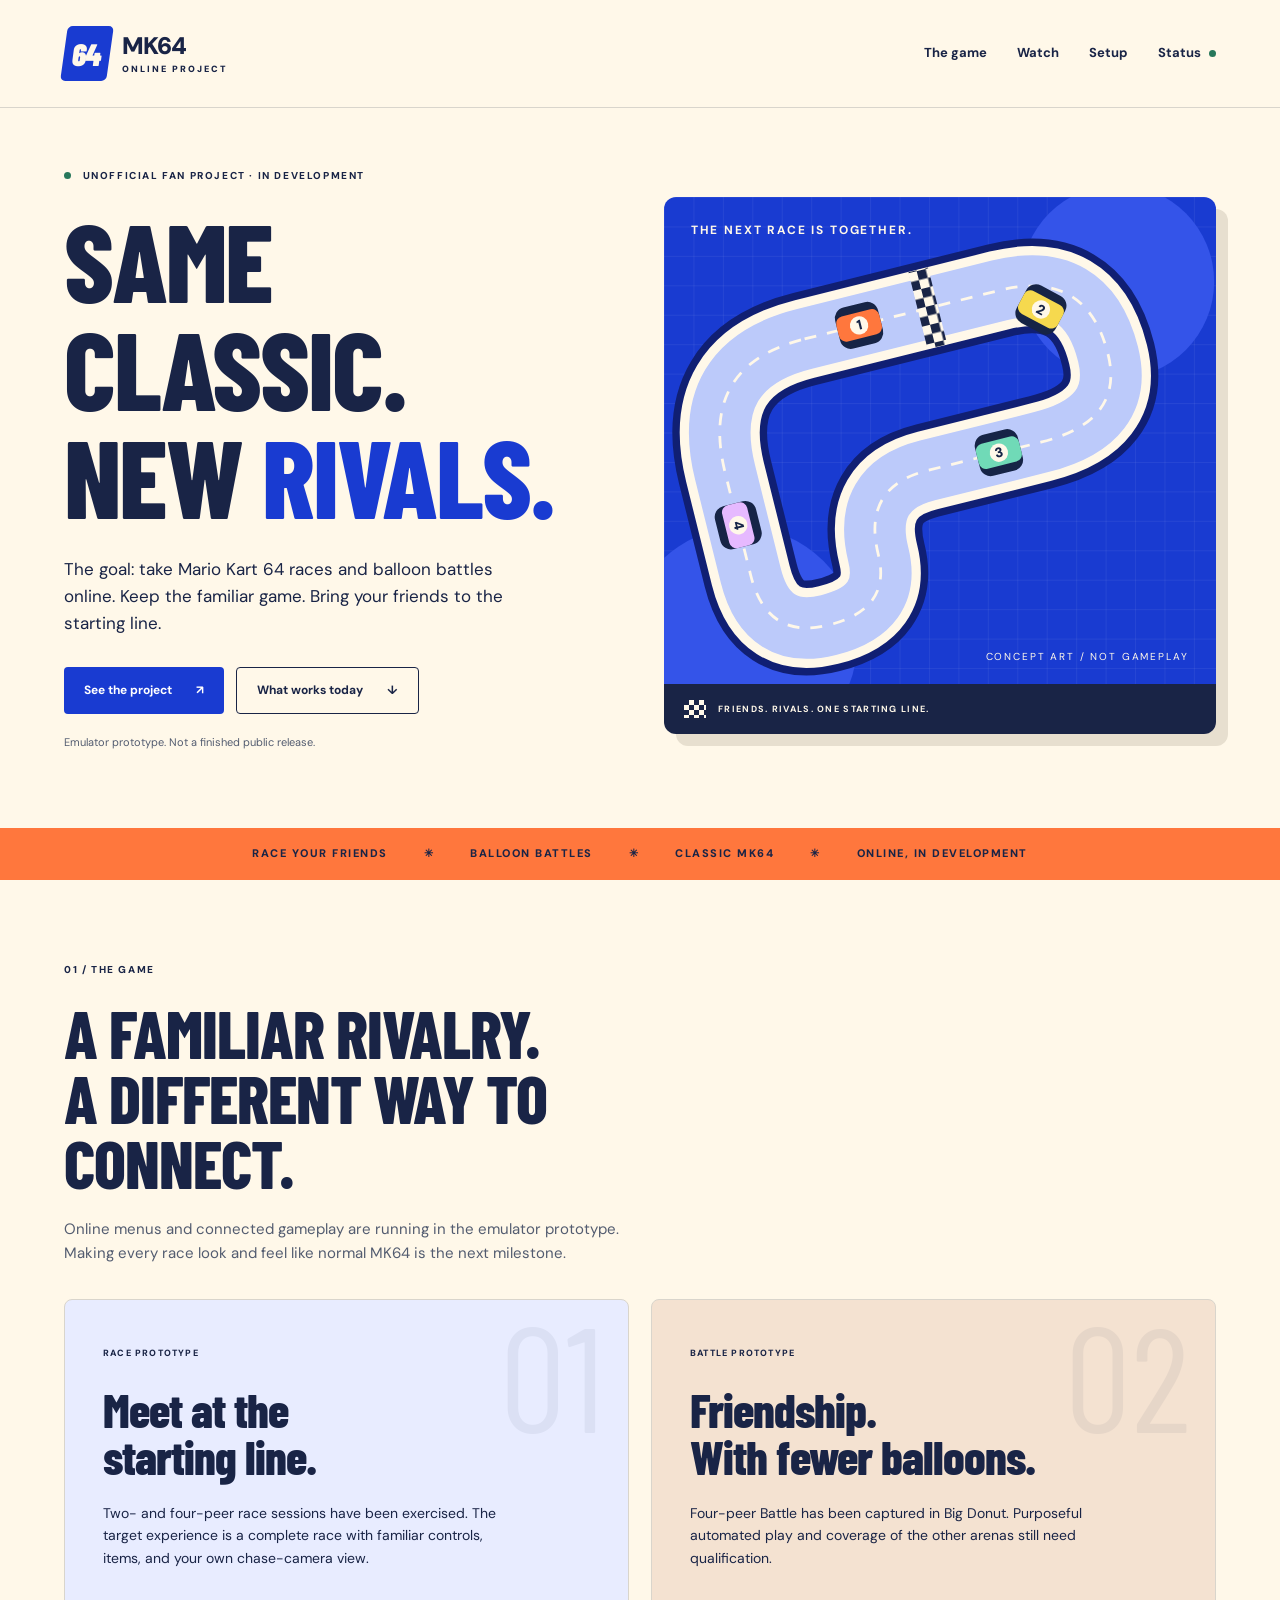
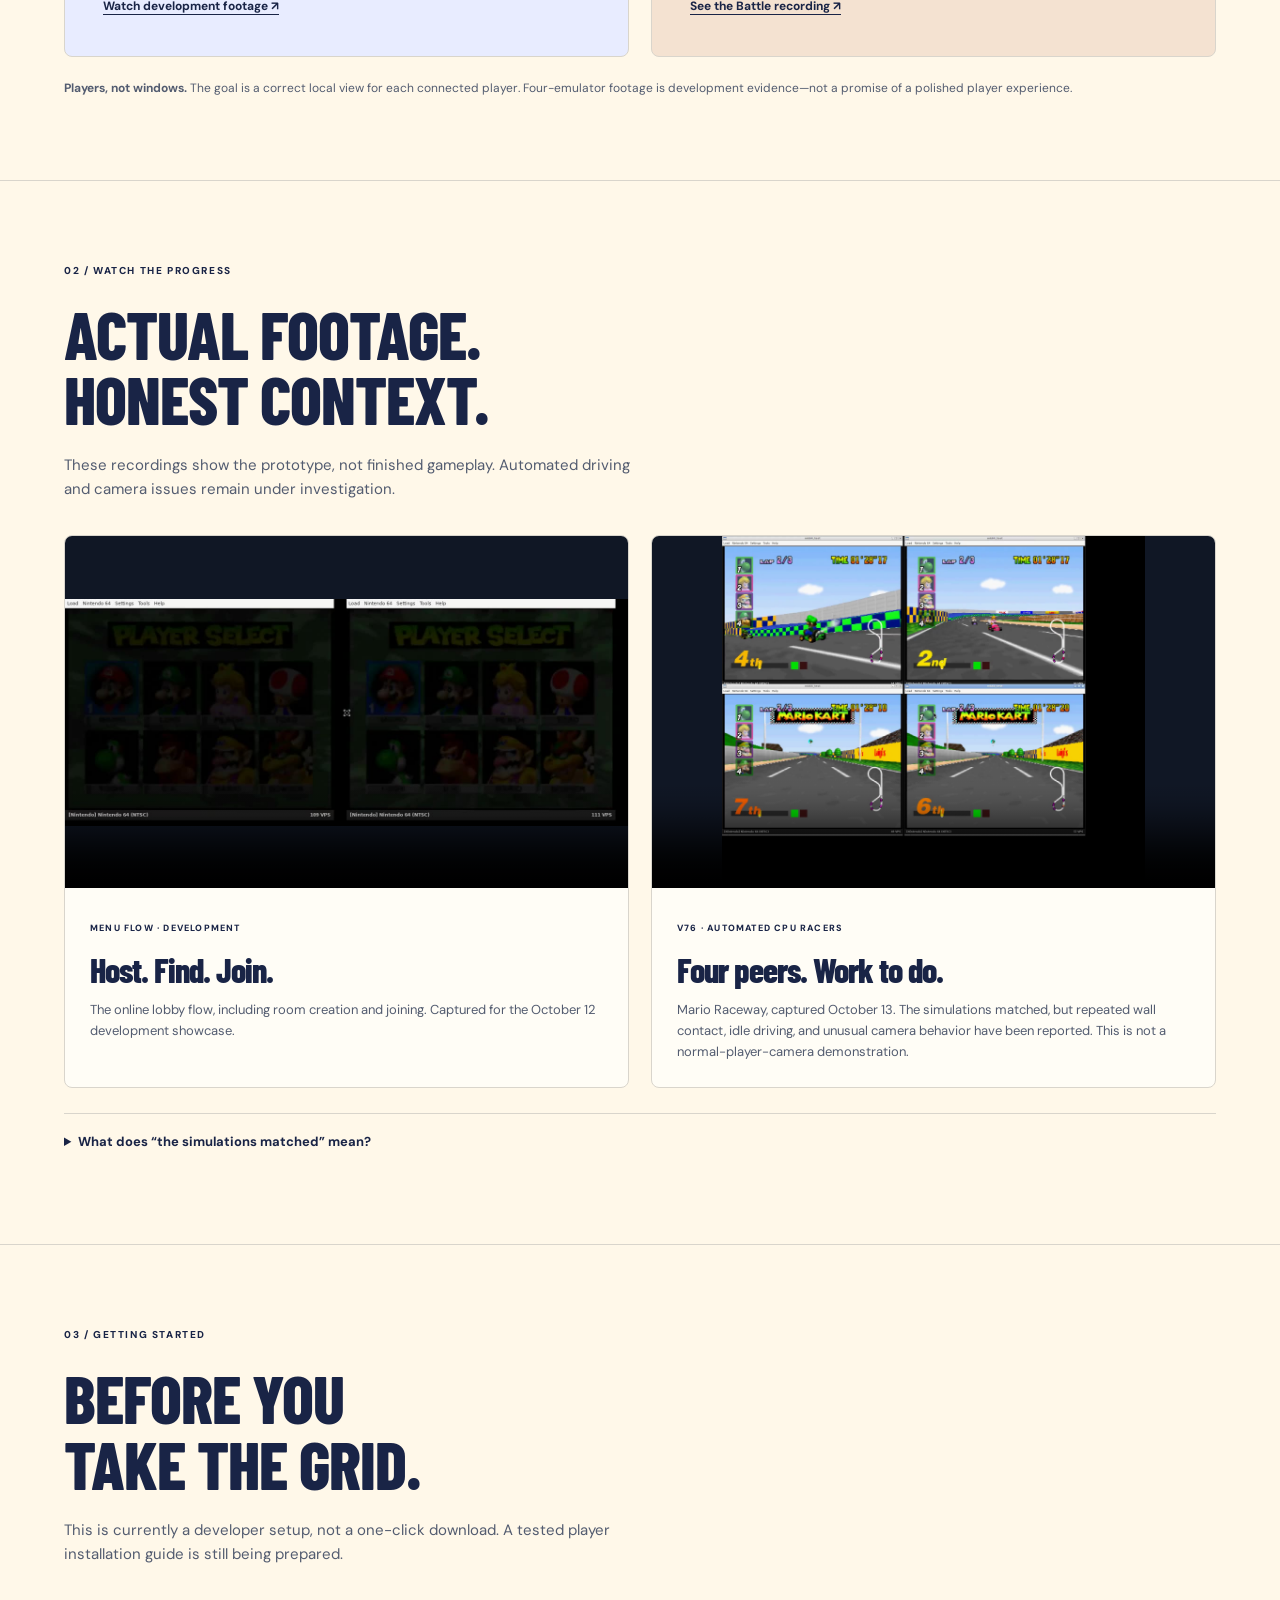
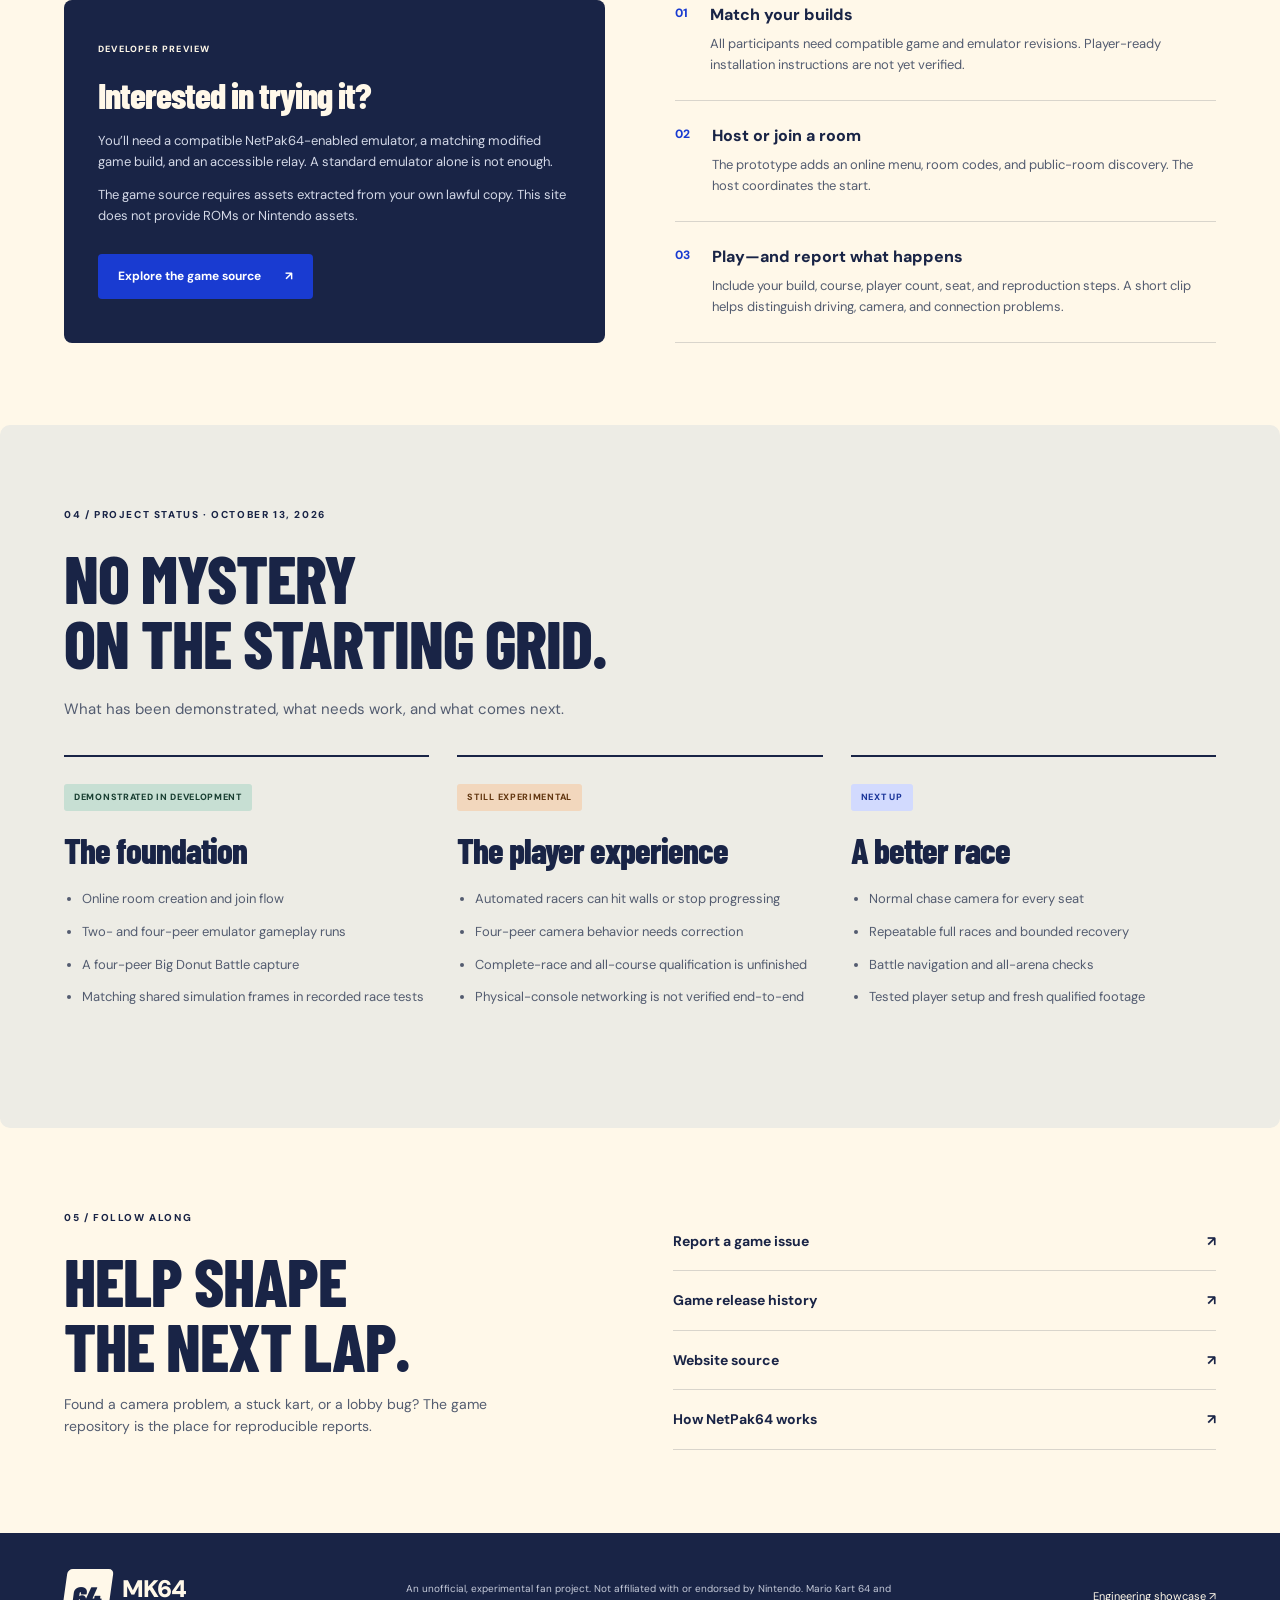
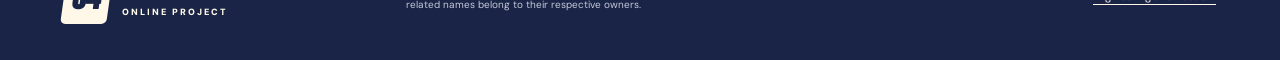
==== index.html @ 5a7c433c "feat: create standalone MK64 player showcase" ====
<!doctype html>
<html lang="en">
<head>
  <meta charset="utf-8">
  <meta name="viewport" content="width=device-width, initial-scale=1">
  <meta name="theme-color" content="#193bd1">
  <meta name="description" content="An unofficial Mario Kart 64 online multiplayer project. Explore races, Battle mode, development footage, and what is ready to try.">
  <meta property="og:title" content="MK64 Online · The next race is together">
  <meta property="og:description" content="Mario Kart 64 online multiplayer, in development. A player-focused look at gameplay, setup, and current progress.">
  <meta property="og:type" content="website">
  <meta property="og:url" content="https://jsuppe.github.io/mk64-online/">
  <title>MK64 Online · The next race is together</title>
  <link rel="icon" href="assets/mark.svg" type="image/svg+xml">
  <link rel="stylesheet" href="assets/site.css">
</head>
<body>
  <a class="skip" href="#main">Skip to content</a>
  <header class="site-header">
    <a class="brand" href="#" aria-label="MK64 Online home"><span class="brand-mark" aria-hidden="true">64</span><span>MK64<span class="brand-sub">ONLINE PROJECT</span></span></a>
    <nav aria-label="Main navigation"><a href="#play">The game</a><a href="#footage">Watch</a><a href="#setup">Setup</a><a href="#status">Status <span class="status-dot" aria-hidden="true"></span></a></nav>
  </header>
  <main id="main">
    <section class="hero" aria-labelledby="hero-title">
      <div class="hero-copy"><p class="eyebrow"><span class="status-dot" aria-hidden="true"></span> UNOFFICIAL FAN PROJECT · IN DEVELOPMENT</p>
        <h1 id="hero-title">Same classic.<br>New <span class="word-rivals">rivals.</span></h1>
        <p class="lead">The goal: take Mario Kart 64 races and balloon battles online. Keep the familiar game. Bring your friends to the starting line.</p>
        <div class="actions"><a class="button primary" href="#footage">See the project <span aria-hidden="true">↗</span></a><a class="button secondary" href="#status">What works today <span aria-hidden="true">↓</span></a></div>
        <p class="hero-note">Emulator prototype. Not a finished public release.</p>
      </div>
      <div class="hero-art">
        <svg class="track-art" viewBox="0 0 600 530" role="img" aria-labelledby="track-title track-desc">
          <title id="track-title">Four racers on an illustrated circuit</title><desc id="track-desc">An original graphic of a looping track with four colorful kart markers. Concept illustration, not a gameplay screenshot.</desc>
          <defs><pattern id="grid" width="32" height="32" patternUnits="userSpaceOnUse"><path d="M32 0H0V32" fill="none" stroke="#ffffff" stroke-opacity=".12"/></pattern><pattern id="checks" width="20" height="20" patternUnits="userSpaceOnUse"><rect width="20" height="20" fill="#fff8e9"/><path d="M0 0h10v10H0zm10 10h10v10H10z" fill="#192446"/></pattern></defs>
          <rect width="600" height="530" fill="#193bd1"/><rect width="600" height="530" fill="url(#grid)"/>
          <circle cx="493" cy="92" r="105" fill="#3454e9"/><circle cx="85" cy="484" r="125" fill="#3454e9"/>
          <g transform="rotate(-14 300 265)">
            <path d="M184 122H402Q500 122 500 218Q500 293 406 293H279Q205 293 205 369Q205 430 134 430Q65 430 65 357V242Q65 122 184 122Z" fill="none" stroke="#101f73" stroke-width="103"/>
            <path d="M184 122H402Q500 122 500 218Q500 293 406 293H279Q205 293 205 369Q205 430 134 430Q65 430 65 357V242Q65 122 184 122Z" fill="none" stroke="#fff8e9" stroke-width="87"/>
            <path d="M184 122H402Q500 122 500 218Q500 293 406 293H279Q205 293 205 369Q205 430 134 430Q65 430 65 357V242Q65 122 184 122Z" fill="none" stroke="#bccafa" stroke-width="67"/>
            <path d="M184 122H402Q500 122 500 218Q500 293 406 293H279Q205 293 205 369Q205 430 134 430Q65 430 65 357V242Q65 122 184 122Z" fill="none" stroke="#fff8e9" stroke-width="3" stroke-dasharray="13 12"/>
            <rect x="311" y="79" width="22" height="86" fill="url(#checks)"/>
            <g transform="translate(245 122)"><rect x="-24" y="-23" width="48" height="46" rx="12" fill="#162446"/><rect x="-24" y="-14" width="48" height="28" rx="8" fill="#ff773d"/><circle r="10" fill="#fff8e9"/><text text-anchor="middle" y="5" font-size="15" font-weight="900" fill="#162446">1</text></g>
            <g transform="translate(441 153) rotate(42)"><rect x="-24" y="-23" width="48" height="46" rx="12" fill="#162446"/><rect x="-24" y="-14" width="48" height="28" rx="8" fill="#f6d94e"/><circle r="10" fill="#fff8e9"/><text text-anchor="middle" y="5" font-size="15" font-weight="900" fill="#162446">2</text></g>
            <g transform="translate(359 293)"><rect x="-24" y="-23" width="48" height="46" rx="12" fill="#162446"/><rect x="-24" y="-14" width="48" height="28" rx="8" fill="#70dab7"/><circle r="10" fill="#fff8e9"/><text text-anchor="middle" y="5" font-size="15" font-weight="900" fill="#162446">3</text></g>
            <g transform="translate(65 301) rotate(90)"><rect x="-24" y="-23" width="48" height="46" rx="12" fill="#162446"/><rect x="-24" y="-14" width="48" height="28" rx="8" fill="#e6b9ff"/><circle r="10" fill="#fff8e9"/><text text-anchor="middle" y="5" font-size="15" font-weight="900" fill="#162446">4</text></g>
          </g>
          <text x="29" y="40" fill="#fff8e9" font-size="13" font-weight="700" letter-spacing="2">THE NEXT RACE IS TOGETHER.</text>
          <text x="570" y="503" text-anchor="end" fill="#fff8e9" font-size="11" letter-spacing="2">CONCEPT ART / NOT GAMEPLAY</text>
        </svg>
        <div class="art-label"><span class="flag" aria-hidden="true"></span> FRIENDS. RIVALS. ONE STARTING LINE.</div>
      </div>
    </section>
    <div class="ticker" aria-label="Project focus"><span>RACE YOUR FRIENDS</span><span aria-hidden="true">✳</span><span>BALLOON BATTLES</span><span aria-hidden="true">✳</span><span>CLASSIC MK64</span><span aria-hidden="true">✳</span><span>ONLINE, IN DEVELOPMENT</span></div>

    <section class="section" id="play" aria-labelledby="play-title">
      <div class="section-heading"><p class="eyebrow">01 / THE GAME</p><h2 id="play-title">A familiar rivalry.<br>A different way to connect.</h2><p>Online menus and connected gameplay are running in the emulator prototype. Making every race look and feel like normal MK64 is the next milestone.</p></div>
      <div class="mode-grid">
        <article class="mode-card race"><span class="card-number">01</span><span class="tag">RACE PROTOTYPE</span><h3>Meet at the<br>starting line.</h3><p>Two- and four-peer race sessions have been exercised. The target experience is a complete race with familiar controls, items, and your own chase-camera view.</p><a href="#footage">Watch development footage <span aria-hidden="true">↗</span></a></article>
        <article class="mode-card battle"><span class="card-number">02</span><span class="tag">BATTLE PROTOTYPE</span><h3>Friendship.<br>With fewer balloons.</h3><p>Four-peer Battle has been captured in Big Donut. Purposeful automated play and coverage of the other arenas still need qualification.</p><a href="https://github.com/jsuppe/netpak64/releases/tag/showcase-2026-10-12">See the Battle recording <span aria-hidden="true">↗</span></a></article>
      </div>
      <div class="plain-note"><strong>Players, not windows.</strong> The goal is a correct local view for each connected player. Four-emulator footage is development evidence—not a promise of a polished player experience.</div>
    </section>

    <section class="section footage-section" id="footage" aria-labelledby="footage-title">
      <div class="section-heading"><p class="eyebrow">02 / WATCH THE PROGRESS</p><h2 id="footage-title">Actual footage.<br>Honest context.</h2><p>These recordings show the prototype, not finished gameplay. Automated driving and camera issues remain under investigation.</p></div>
      <div class="video-grid">
        <article class="video-card"><video controls playsinline preload="none" poster="assets/lobby-flow.jpg" aria-label="Development recording of the host and join lobby flow"><source src="https://github.com/jsuppe/netpak64/releases/download/showcase-2026-10-12/netpak64-lobby-flow.mp4" type="video/mp4">Your browser does not support this video. <a href="https://github.com/jsuppe/netpak64/releases/tag/showcase-2026-10-12">View the recording release.</a></video><div class="video-copy"><span class="tag">MENU FLOW · DEVELOPMENT</span><h3>Host. Find. Join.</h3><p>The online lobby flow, including room creation and joining. Captured for the October 12 development showcase.</p></div></article>
        <article class="video-card"><video controls playsinline preload="none" poster="assets/v76-native-ai-race.jpg" aria-label="Development recording of four automated racers with known driving and camera issues"><source src="https://github.com/jsuppe/netpak64/releases/download/showcase-2026-10-12/netpak64-v76-native-ai-race.mp4" type="video/mp4">Your browser does not support this video. <a href="https://github.com/jsuppe/netpak64/releases/tag/showcase-2026-10-12">View the recording release.</a></video><div class="video-copy"><span class="tag">V76 · AUTOMATED CPU RACERS</span><h3>Four peers. Work to do.</h3><p>Mario Raceway, captured October 13. The simulations matched, but repeated wall contact, idle driving, and unusual camera behavior have been reported. This is not a normal-player-camera demonstration.</p></div></article>
      </div>
      <details class="evidence"><summary>What does “the simulations matched” mean?</summary><p>In one v76 four-instance Mario Raceway run, 3,732 shared logical frames were compared without divergence. That is synchronization evidence for that run—not proof of good driving, correct cameras, complete races, or every course.</p><p>Race automation uses native CPU participation; it is not a recording of four human players. <a href="docs/MK64-DRIVING-AUTOMATION-PLAN.md">Read the driving and camera qualification plan.</a></p></details>
    </section>

    <section class="section" id="setup" aria-labelledby="setup-title">
      <div class="section-heading"><p class="eyebrow">03 / GETTING STARTED</p><h2 id="setup-title">Before you<br>take the grid.</h2><p>This is currently a developer setup, not a one-click download. A tested player installation guide is still being prepared.</p></div>
      <div class="setup-grid"><div class="setup-intro"><span class="tag">DEVELOPER PREVIEW</span><h3>Interested in trying it?</h3><p>You’ll need a compatible NetPak64-enabled emulator, a matching modified game build, and an accessible relay. A standard emulator alone is not enough.</p><p>The game source requires assets extracted from your own lawful copy. This site does not provide ROMs or Nintendo assets.</p><a class="button primary" href="https://github.com/jsuppe/mk64-netpak64/tree/netpak64">Explore the game source <span aria-hidden="true">↗</span></a></div><ol class="steps"><li><span>01</span><div><h3>Match your builds</h3><p>All participants need compatible game and emulator revisions. Player-ready installation instructions are not yet verified.</p></div></li><li><span>02</span><div><h3>Host or join a room</h3><p>The prototype adds an online menu, room codes, and public-room discovery. The host coordinates the start.</p></div></li><li><span>03</span><div><h3>Play—and report what happens</h3><p>Include your build, course, player count, seat, and reproduction steps. A short clip helps distinguish driving, camera, and connection problems.</p></div></li></ol></div>
    </section>

    <section class="section status-section" id="status" aria-labelledby="status-title">
      <div class="section-heading"><p class="eyebrow">04 / PROJECT STATUS · OCTOBER 13, 2026</p><h2 id="status-title">No mystery<br>on the starting grid.</h2><p>What has been demonstrated, what needs work, and what comes next.</p></div>
      <div class="status-grid"><article><span class="status-pill demonstrated">DEMONSTRATED IN DEVELOPMENT</span><h3>The foundation</h3><ul><li>Online room creation and join flow</li><li>Two- and four-peer emulator gameplay runs</li><li>A four-peer Big Donut Battle capture</li><li>Matching shared simulation frames in recorded race tests</li></ul></article><article><span class="status-pill experimental">STILL EXPERIMENTAL</span><h3>The player experience</h3><ul><li>Automated racers can hit walls or stop progressing</li><li>Four-peer camera behavior needs correction</li><li>Complete-race and all-course qualification is unfinished</li><li>Physical-console networking is not verified end-to-end</li></ul></article><article><span class="status-pill next">NEXT UP</span><h3>A better race</h3><ul><li>Normal chase camera for every seat</li><li>Repeatable full races and bounded recovery</li><li>Battle navigation and all-arena checks</li><li>Tested player setup and fresh qualified footage</li></ul></article></div>
    </section>

    <section class="section updates" id="updates" aria-labelledby="updates-title"><div><p class="eyebrow">05 / FOLLOW ALONG</p><h2 id="updates-title">Help shape<br>the next lap.</h2><p>Found a camera problem, a stuck kart, or a lobby bug? The game repository is the place for reproducible reports.</p></div><div class="update-links"><a href="https://github.com/jsuppe/mk64-netpak64/issues">Report a game issue <span aria-hidden="true">↗</span></a><a href="https://github.com/jsuppe/mk64-netpak64/blob/netpak64/RELEASES.md">Game release history <span aria-hidden="true">↗</span></a><a href="https://github.com/jsuppe/mk64-online">Website source <span aria-hidden="true">↗</span></a><a href="https://jsuppe.github.io/netpak64/">How NetPak64 works <span aria-hidden="true">↗</span></a></div></section>
  </main>
  <footer><a class="brand" href="#"><span class="brand-mark" aria-hidden="true">64</span><span>MK64<span class="brand-sub">ONLINE PROJECT</span></span></a><p>An unofficial, experimental fan project. Not affiliated with or endorsed by Nintendo. Mario Kart 64 and related names belong to their respective owners.</p><a href="https://jsuppe.github.io/netpak64/">Engineering showcase ↗</a></footer>
</body>
</html>
---- assets/site.css ----
@import url('https://fonts.googleapis.com/css2?family=Barlow+Condensed:wght@600;700;800;900&family=DM+Sans:wght@400;500;600;700&display=swap');
:root{--paper:#fff8e9;--ink:#192446;--blue:#193bd1;--orange:#ff773d;--line:#d9d5cc;--muted:#535c70}*{box-sizing:border-box}html{scroll-behavior:smooth;scroll-padding-top:32px}body{margin:0;background:var(--paper);color:var(--ink);font-family:'DM Sans',Arial,sans-serif;line-height:1.6}a{color:inherit;text-underline-offset:4px}a:hover{text-decoration-thickness:2px}a:focus-visible,summary:focus-visible,video:focus-visible{outline:3px solid var(--orange);outline-offset:5px}.skip{position:absolute;left:16px;top:-100px;background:var(--ink);color:white;padding:12px;z-index:10}.skip:focus{top:10px}.site-header{max-width:1360px;margin:auto;padding:26px 5%;display:flex;justify-content:space-between;align-items:center;border-bottom:1px solid var(--line);gap:24px}.brand{display:flex;align-items:center;gap:12px;text-decoration:none;line-height:1;font-weight:900;font-size:24px;letter-spacing:-1px}.brand-mark{background:var(--blue);color:var(--paper);padding:12px 9px;font-family:'Barlow Condensed',Impact,sans-serif;transform:skew(-8deg);font-size:31px;border-radius:5px}.brand-sub{display:block;font-size:9px;letter-spacing:2px;margin-top:7px}.site-header nav{display:flex;gap:30px;align-items:center;font-size:13px;font-weight:700}.site-header nav a{text-decoration:none}.status-dot{display:inline-block;width:7px;height:7px;border-radius:50%;background:#28785b;margin-left:5px}.hero{max-width:1360px;margin:auto;display:grid;grid-template-columns:1fr 1fr;gap:48px;padding:60px 5% 65px;align-items:center}.eyebrow{font-size:10px;letter-spacing:1.6px;font-weight:800;margin:0 0 22px}.eyebrow .status-dot{margin:0 8px 0 0}h1,h2,h3{font-family:'Barlow Condensed',Impact,'Arial Narrow',sans-serif;line-height:.98;margin:0;font-weight:800;letter-spacing:-1px}h1{font-size:clamp(70px,8.6vw,120px);text-transform:uppercase;letter-spacing:-2px}.word-rivals{color:var(--blue);position:relative}.lead{max-width:450px;font-size:17px;margin:26px 0 30px}.actions{display:flex;flex-wrap:wrap;gap:12px}.button{display:inline-flex;justify-content:space-between;gap:24px;align-items:center;padding:13px 20px;border-radius:4px;font-size:12px;font-weight:700;text-decoration:none}.button:hover{transform:translateY(-2px)}.primary{background:var(--blue);color:white}.secondary{border:1px solid var(--ink)}.hero-note{font-size:11px;color:var(--muted);margin-top:20px}.hero-art{position:relative;border-radius:12px;overflow:hidden;box-shadow:12px 12px 0 #e7dfcf}.track-art{display:block;width:100%;height:auto}.art-label{display:flex;align-items:center;gap:12px;background:var(--ink);color:var(--paper);padding:16px 20px;font-size:9px;font-weight:700;letter-spacing:1.3px}.flag{width:22px;height:18px;background:conic-gradient(var(--paper) 25%,var(--ink) 0 50%,var(--paper) 0 75%,var(--ink) 0);background-size:10px 10px}.ticker{display:flex;justify-content:center;gap:36px;flex-wrap:wrap;padding:17px 20px;background:var(--orange);color:var(--ink);font-size:11px;font-weight:800;letter-spacing:1.5px}.section{max-width:1360px;margin:auto;padding:82px 5%;scroll-margin-top:0}.section-heading{max-width:670px;margin-bottom:34px}.section-heading h2,.updates h2{font-size:clamp(44px,5.2vw,68px);text-transform:uppercase}.section-heading>p:last-child{max-width:590px;color:var(--muted);font-size:15px;margin-top:22px}.mode-grid{display:grid;grid-template-columns:1fr 1fr;gap:22px}.mode-card{border:1px solid var(--line);padding:38px;position:relative;border-radius:8px;overflow:hidden}.race{background:#e8ecff}.battle{background:#f4e2d1}.card-number{position:absolute;right:24px;top:0;font-family:'Barlow Condensed',Impact,sans-serif;font-size:148px;line-height:1;color:var(--ink);opacity:.06}.tag{display:inline-block;font-size:9px;font-weight:800;letter-spacing:1.2px}.mode-card h3{font-size:48px;margin:22px 0}.mode-card p{max-width:410px;font-size:14px}.mode-card a{display:inline-block;font-size:12px;font-weight:700;margin-top:14px}.plain-note{padding:22px 0 0;font-size:12px;color:var(--muted)}.footage-section{border-top:1px solid var(--line);border-bottom:1px solid var(--line)}.video-grid{display:grid;grid-template-columns:1fr 1fr;gap:22px}.video-card{background:#fffdf6;border:1px solid var(--line);border-radius:8px;overflow:hidden}video{display:block;width:100%;aspect-ratio:16/10;object-fit:contain;background:#101725}.video-copy{padding:25px}.video-copy h3{font-size:34px;margin:14px 0}.video-copy p{font-size:13px;color:var(--muted);margin-bottom:0}.evidence{margin-top:25px;border-top:1px solid var(--line);padding-top:18px;font-size:13px}.evidence summary{cursor:pointer;font-weight:700;min-height:30px}.evidence p{max-width:800px;color:var(--muted)}.setup-grid{display:grid;grid-template-columns:1fr 1fr;gap:70px}.setup-intro{border-radius:8px;padding:34px;background:var(--ink);color:var(--paper)}.setup-intro h3{font-size:36px;margin:18px 0}.setup-intro p{font-size:13px;color:#d3d8e7}.setup-intro .button{margin-top:14px}.steps{list-style:none;margin:0;padding:0}.steps li{display:flex;gap:22px;padding:24px 0;border-bottom:1px solid var(--line)}.steps li:first-child{padding-top:4px}.steps li>span{font-size:12px;color:var(--blue);font-weight:800}.steps h3{font-family:'DM Sans',Arial,sans-serif;font-size:16px;line-height:1.4;letter-spacing:0}.steps p{font-size:13px;color:var(--muted);margin:8px 0 0}.status-section{background:#edece5;border-radius:10px}.status-grid{display:grid;grid-template-columns:repeat(3,1fr);gap:28px}.status-grid article{padding:25px 0;border-top:2px solid var(--ink)}.status-pill{font-size:9px;font-weight:800;letter-spacing:.7px;display:inline-block;padding:6px 10px;border-radius:3px}.demonstrated{background:#c7dfd3;color:#183e31}.experimental{background:#f2d7bd;color:#633711}.next{background:#d2dafe;color:#193499}.status-grid h3{font-size:35px;margin:22px 0}.status-grid ul{padding-left:18px;font-size:13px;color:var(--muted)}.status-grid li{margin:12px 0}.updates{display:grid;grid-template-columns:1fr 1fr;gap:65px}.updates p:not(.eyebrow){font-size:14px;max-width:440px;color:var(--muted)}.update-links{align-self:center}.update-links a{display:flex;justify-content:space-between;gap:20px;text-decoration:none;font-size:14px;font-weight:700;padding:18px 0;border-bottom:1px solid var(--line)}footer{background:var(--ink);color:var(--paper);padding:36px max(5%,calc((100% - 1224px)/2));display:flex;gap:30px;align-items:center;justify-content:space-between}footer p{max-width:510px;font-size:10px;color:#c5cad9}footer>a:last-child{font-size:11px;white-space:nowrap}footer .brand-mark{background:var(--paper);color:var(--ink)}
@media(min-width:1500px){.status-section{max-width:1224px;padding-left:48px;padding-right:48px}}@media(max-width:900px){.hero{gap:28px;padding-top:45px}h1{font-size:78px}.site-header nav{gap:20px}.setup-grid{gap:30px}.mode-card{padding:28px}.status-grid{gap:18px}.status-pill{font-size:8px}.updates{gap:30px}footer{flex-wrap:wrap}footer p{max-width:430px}.ticker{gap:20px}}@media(max-width:640px){.site-header{padding:20px 6%;flex-wrap:wrap;gap:20px}.site-header nav{width:100%;justify-content:space-between;gap:12px}.brand{font-size:22px}.brand-mark{font-size:26px;padding:10px 8px}.hero{grid-template-columns:1fr;padding:36px 6% 46px;gap:30px}h1{font-size:clamp(66px,16vw,94px)}.eyebrow{font-size:9px;letter-spacing:1px}.lead{font-size:15px;max-width:100%;margin:22px 0}.hero-art{box-shadow:7px 7px 0 #e7dfcf}.ticker{gap:12px;font-size:9px;padding:14px 16px}.ticker span[aria-hidden]{display:none}.section{padding:55px 6%}.mode-grid,.video-grid,.setup-grid,.status-grid,.updates{grid-template-columns:1fr}.mode-card h3{font-size:43px}.mode-card{padding:28px}.section-heading h2,.updates h2{font-size:47px}.section-heading>p:last-child{font-size:14px}.status-section{border-radius:0}.status-grid{gap:0}.status-grid article{padding:26px 0 16px}.updates{gap:22px}.setup-intro{padding:28px}footer{padding:30px 6%;gap:20px;align-items:flex-start}footer p{margin:0}footer>a:last-child{white-space:normal}.art-label{font-size:8px;letter-spacing:1px}.status-pill{font-size:9px}}
@media(prefers-reduced-motion:reduce){html{scroll-behavior:auto}.button:hover{transform:none}}
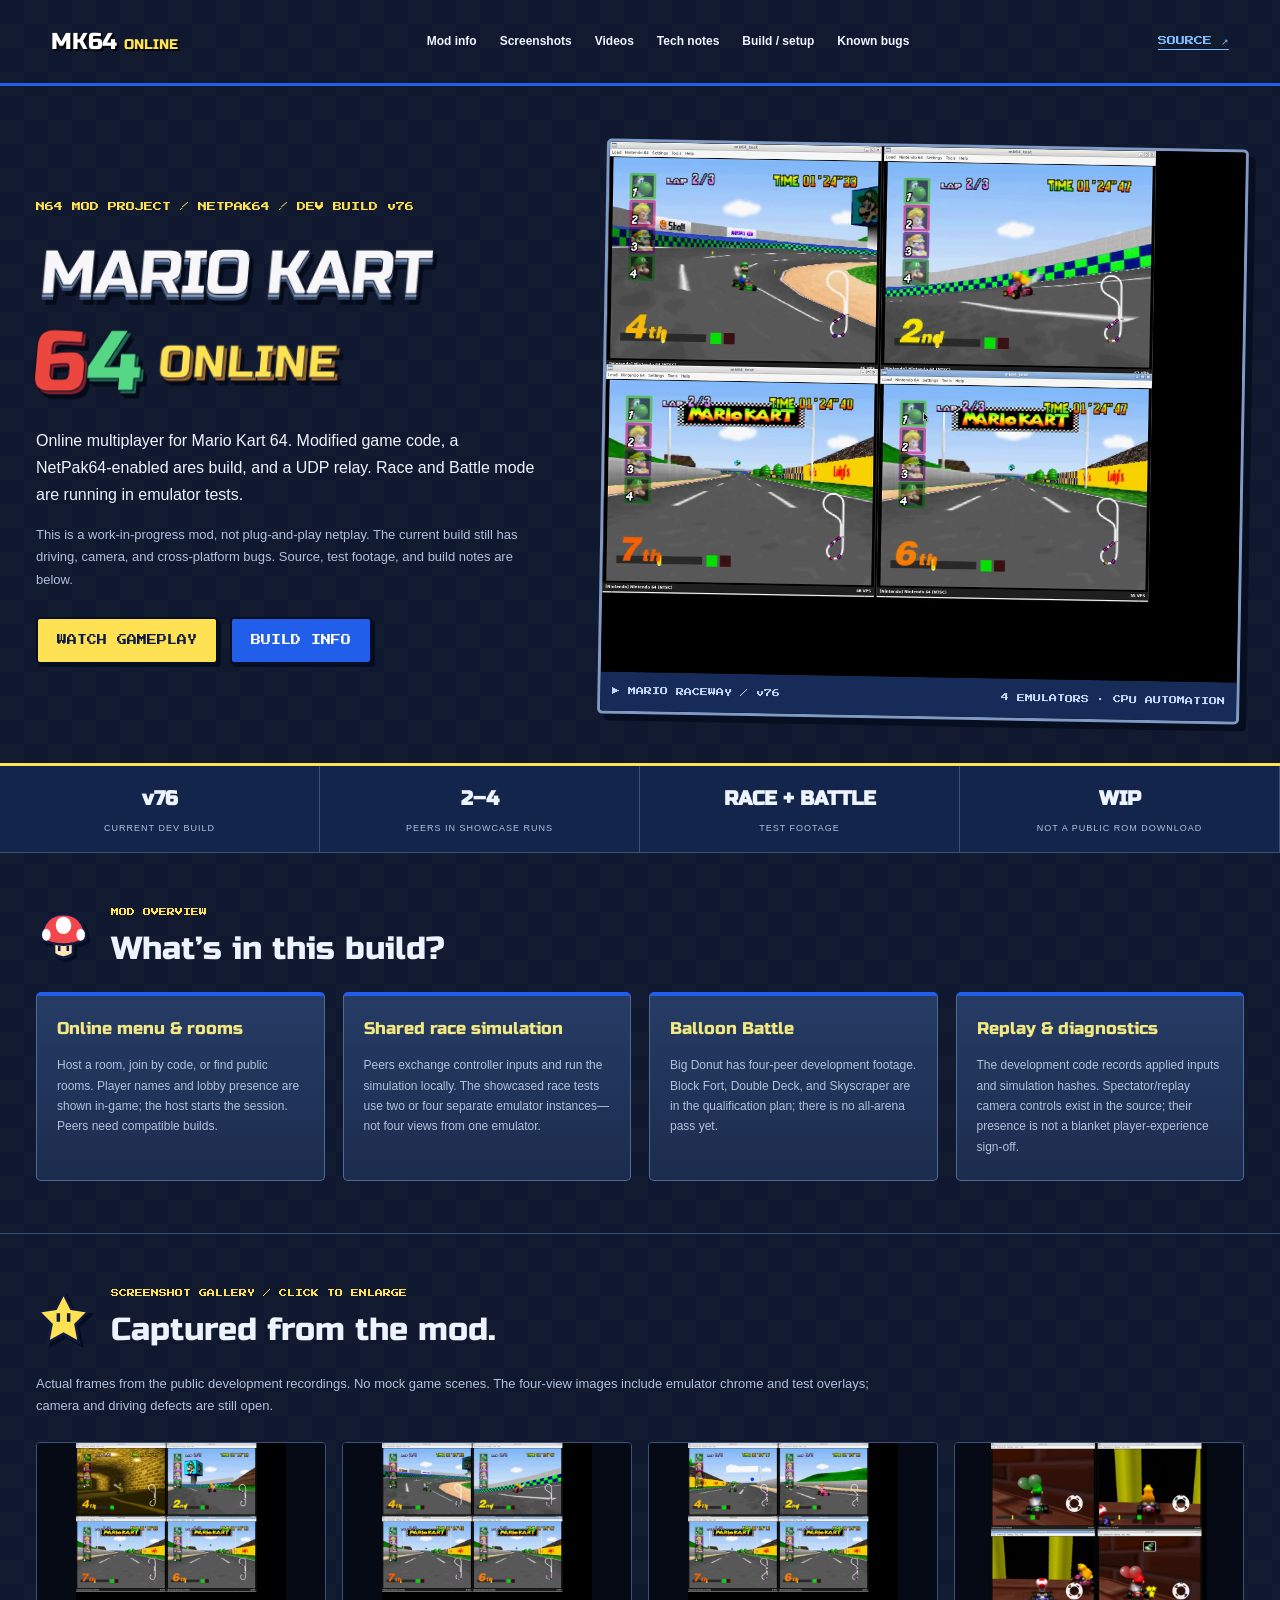
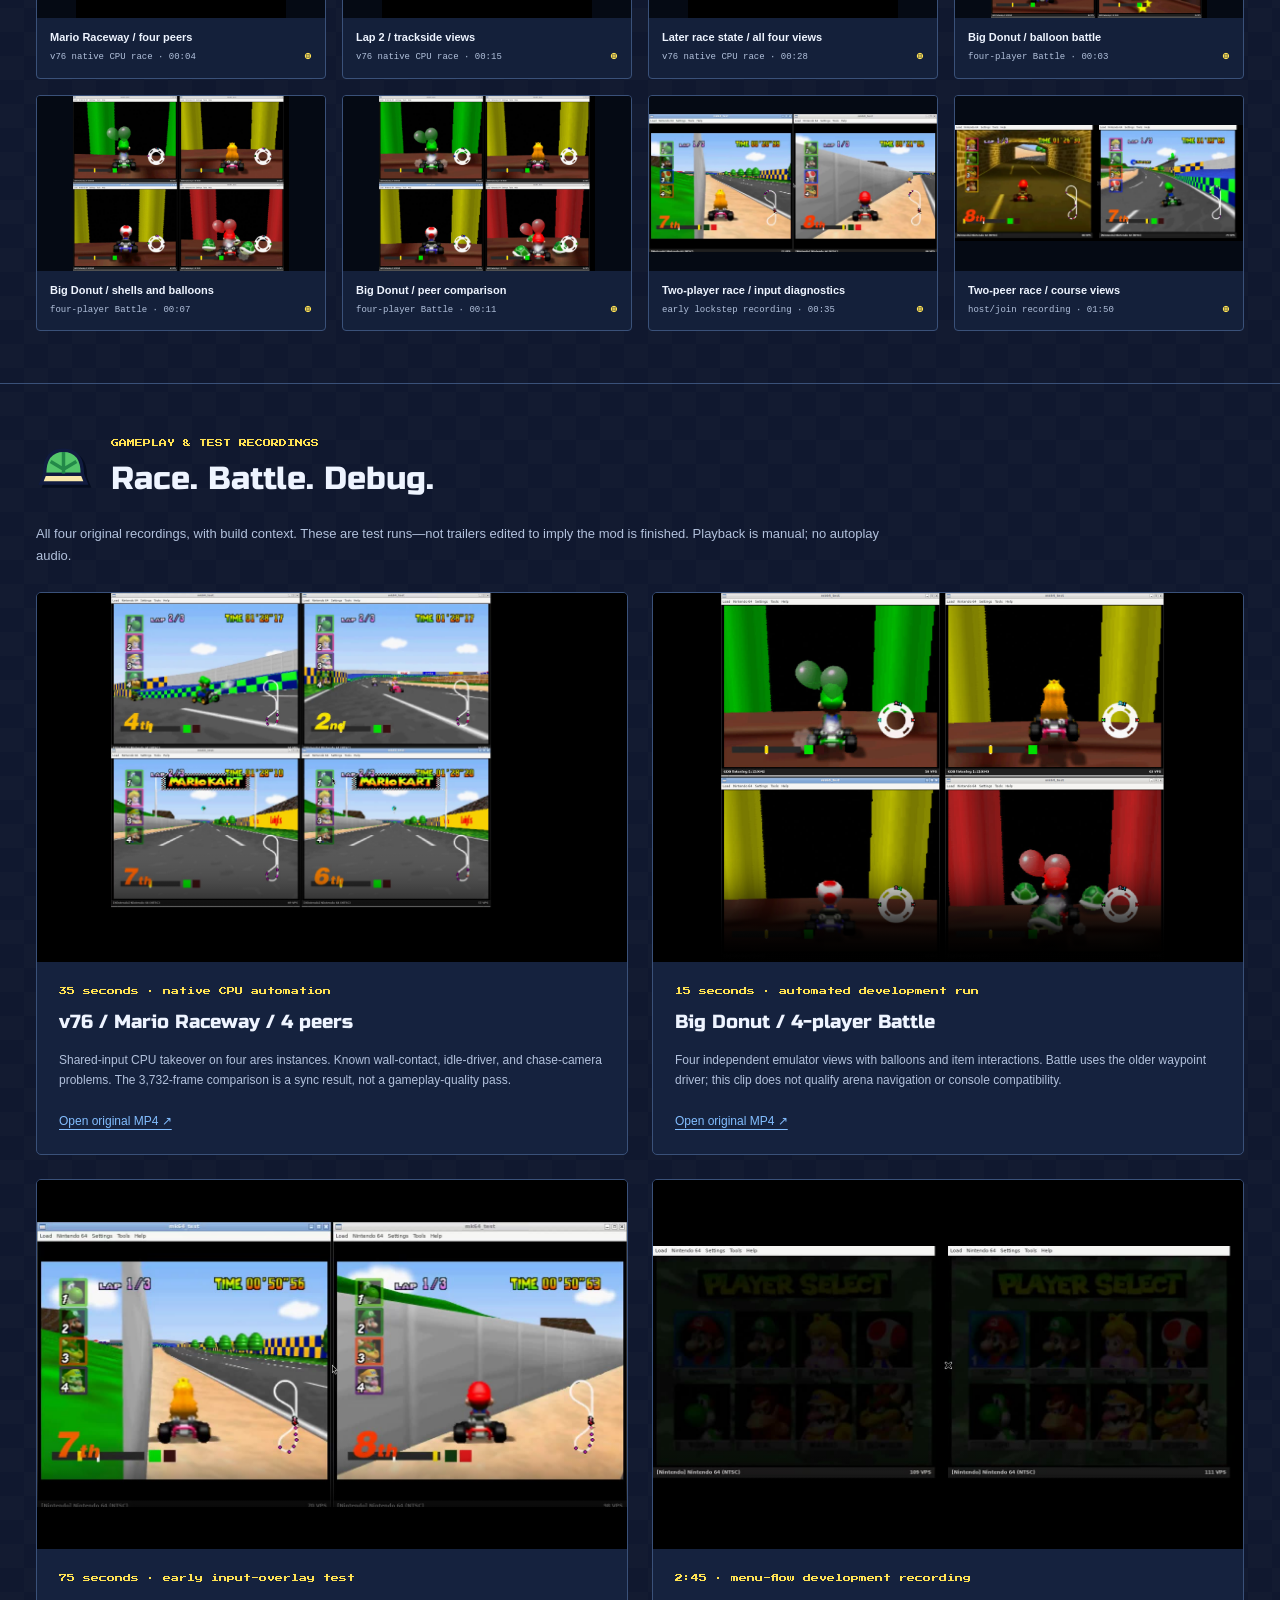
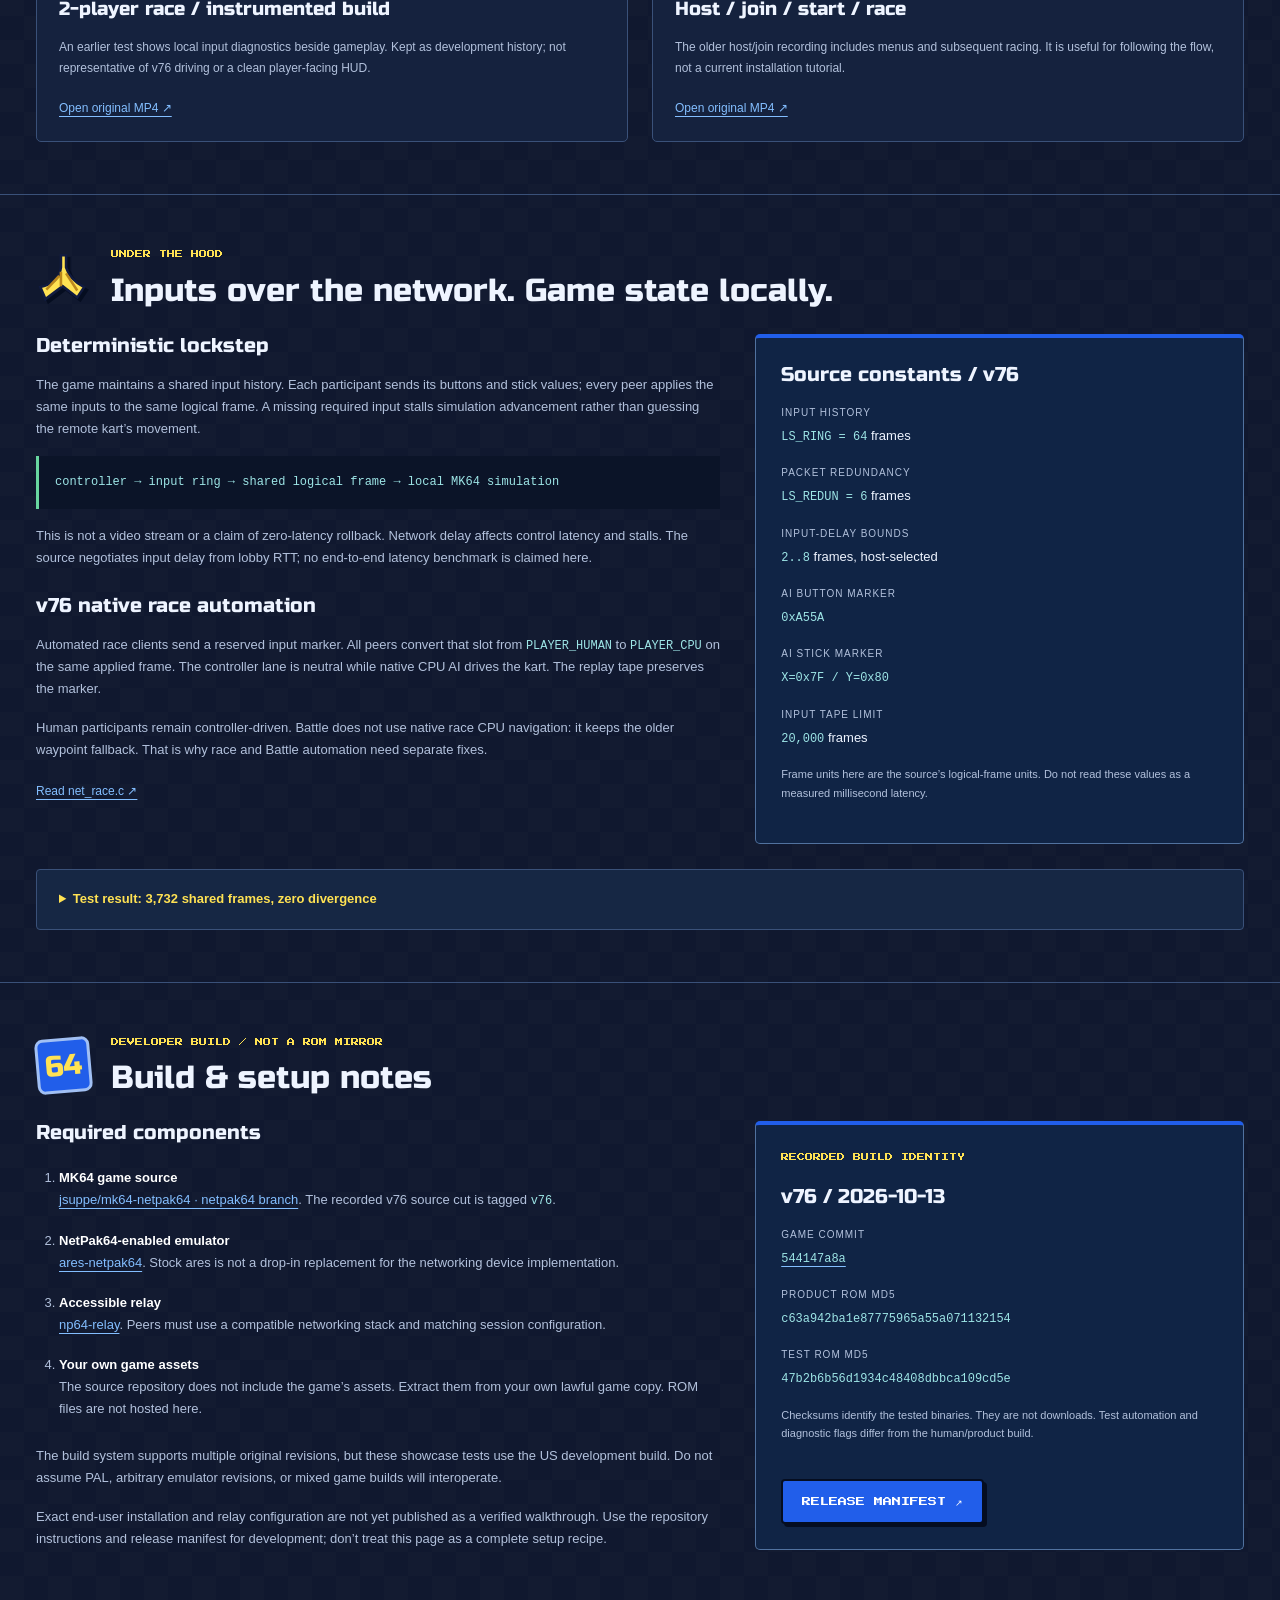
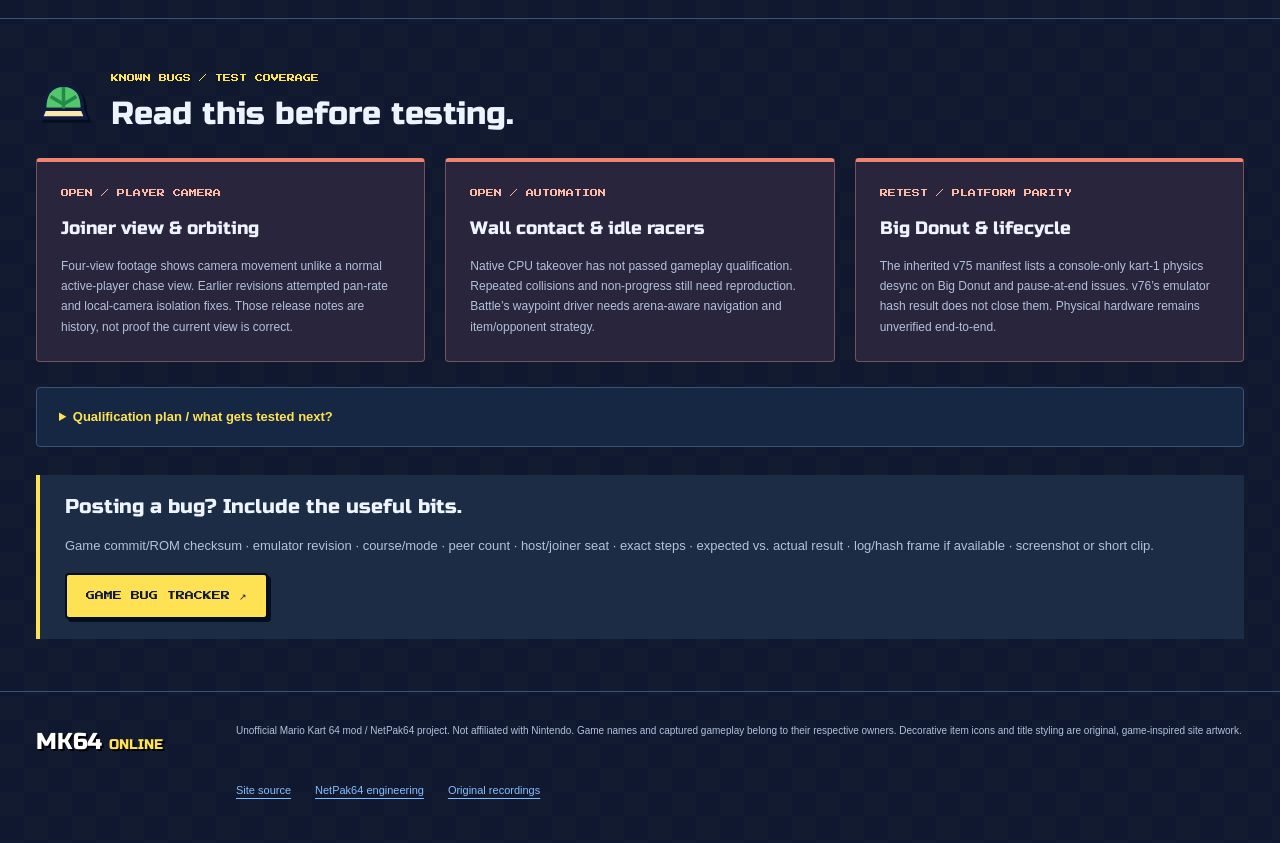
==== commit f60b4e44: "feat: redesign showcase as technical MK64 mod site" ====
--- a/index.html
+++ b/index.html
@@ -1,87 +1,11 @@
-<!doctype html>
-<html lang="en">
-<head>
-  <meta charset="utf-8">
-  <meta name="viewport" content="width=device-width, initial-scale=1">
-  <meta name="theme-color" content="#193bd1">
-  <meta name="description" content="An unofficial Mario Kart 64 online multiplayer project. Explore races, Battle mode, development footage, and what is ready to try.">
-  <meta property="og:title" content="MK64 Online · The next race is together">
-  <meta property="og:description" content="Mario Kart 64 online multiplayer, in development. A player-focused look at gameplay, setup, and current progress.">
-  <meta property="og:type" content="website">
-  <meta property="og:url" content="https://jsuppe.github.io/mk64-online/">
-  <title>MK64 Online · The next race is together</title>
-  <link rel="icon" href="assets/mark.svg" type="image/svg+xml">
-  <link rel="stylesheet" href="assets/site.css">
-</head>
-<body>
-  <a class="skip" href="#main">Skip to content</a>
-  <header class="site-header">
-    <a class="brand" href="#" aria-label="MK64 Online home"><span class="brand-mark" aria-hidden="true">64</span><span>MK64<span class="brand-sub">ONLINE PROJECT</span></span></a>
-    <nav aria-label="Main navigation"><a href="#play">The game</a><a href="#footage">Watch</a><a href="#setup">Setup</a><a href="#status">Status <span class="status-dot" aria-hidden="true"></span></a></nav>
-  </header>
-  <main id="main">
-    <section class="hero" aria-labelledby="hero-title">
-      <div class="hero-copy"><p class="eyebrow"><span class="status-dot" aria-hidden="true"></span> UNOFFICIAL FAN PROJECT · IN DEVELOPMENT</p>
-        <h1 id="hero-title">Same classic.<br>New <span class="word-rivals">rivals.</span></h1>
-        <p class="lead">The goal: take Mario Kart 64 races and balloon battles online. Keep the familiar game. Bring your friends to the starting line.</p>
-        <div class="actions"><a class="button primary" href="#footage">See the project <span aria-hidden="true">↗</span></a><a class="button secondary" href="#status">What works today <span aria-hidden="true">↓</span></a></div>
-        <p class="hero-note">Emulator prototype. Not a finished public release.</p>
-      </div>
-      <div class="hero-art">
-        <svg class="track-art" viewBox="0 0 600 530" role="img" aria-labelledby="track-title track-desc">
-          <title id="track-title">Four racers on an illustrated circuit</title><desc id="track-desc">An original graphic of a looping track with four colorful kart markers. Concept illustration, not a gameplay screenshot.</desc>
-          <defs><pattern id="grid" width="32" height="32" patternUnits="userSpaceOnUse"><path d="M32 0H0V32" fill="none" stroke="#ffffff" stroke-opacity=".12"/></pattern><pattern id="checks" width="20" height="20" patternUnits="userSpaceOnUse"><rect width="20" height="20" fill="#fff8e9"/><path d="M0 0h10v10H0zm10 10h10v10H10z" fill="#192446"/></pattern></defs>
-          <rect width="600" height="530" fill="#193bd1"/><rect width="600" height="530" fill="url(#grid)"/>
-          <circle cx="493" cy="92" r="105" fill="#3454e9"/><circle cx="85" cy="484" r="125" fill="#3454e9"/>
-          <g transform="rotate(-14 300 265)">
-            <path d="M184 122H402Q500 122 500 218Q500 293 406 293H279Q205 293 205 369Q205 430 134 430Q65 430 65 357V242Q65 122 184 122Z" fill="none" stroke="#101f73" stroke-width="103"/>
-            <path d="M184 122H402Q500 122 500 218Q500 293 406 293H279Q205 293 205 369Q205 430 134 430Q65 430 65 357V242Q65 122 184 122Z" fill="none" stroke="#fff8e9" stroke-width="87"/>
-            <path d="M184 122H402Q500 122 500 218Q500 293 406 293H279Q205 293 205 369Q205 430 134 430Q65 430 65 357V242Q65 122 184 122Z" fill="none" stroke="#bccafa" stroke-width="67"/>
-            <path d="M184 122H402Q500 122 500 218Q500 293 406 293H279Q205 293 205 369Q205 430 134 430Q65 430 65 357V242Q65 122 184 122Z" fill="none" stroke="#fff8e9" stroke-width="3" stroke-dasharray="13 12"/>
-            <rect x="311" y="79" width="22" height="86" fill="url(#checks)"/>
-            <g transform="translate(245 122)"><rect x="-24" y="-23" width="48" height="46" rx="12" fill="#162446"/><rect x="-24" y="-14" width="48" height="28" rx="8" fill="#ff773d"/><circle r="10" fill="#fff8e9"/><text text-anchor="middle" y="5" font-size="15" font-weight="900" fill="#162446">1</text></g>
-            <g transform="translate(441 153) rotate(42)"><rect x="-24" y="-23" width="48" height="46" rx="12" fill="#162446"/><rect x="-24" y="-14" width="48" height="28" rx="8" fill="#f6d94e"/><circle r="10" fill="#fff8e9"/><text text-anchor="middle" y="5" font-size="15" font-weight="900" fill="#162446">2</text></g>
-            <g transform="translate(359 293)"><rect x="-24" y="-23" width="48" height="46" rx="12" fill="#162446"/><rect x="-24" y="-14" width="48" height="28" rx="8" fill="#70dab7"/><circle r="10" fill="#fff8e9"/><text text-anchor="middle" y="5" font-size="15" font-weight="900" fill="#162446">3</text></g>
-            <g transform="translate(65 301) rotate(90)"><rect x="-24" y="-23" width="48" height="46" rx="12" fill="#162446"/><rect x="-24" y="-14" width="48" height="28" rx="8" fill="#e6b9ff"/><circle r="10" fill="#fff8e9"/><text text-anchor="middle" y="5" font-size="15" font-weight="900" fill="#162446">4</text></g>
-          </g>
-          <text x="29" y="40" fill="#fff8e9" font-size="13" font-weight="700" letter-spacing="2">THE NEXT RACE IS TOGETHER.</text>
-          <text x="570" y="503" text-anchor="end" fill="#fff8e9" font-size="11" letter-spacing="2">CONCEPT ART / NOT GAMEPLAY</text>
-        </svg>
-        <div class="art-label"><span class="flag" aria-hidden="true"></span> FRIENDS. RIVALS. ONE STARTING LINE.</div>
-      </div>
-    </section>
-    <div class="ticker" aria-label="Project focus"><span>RACE YOUR FRIENDS</span><span aria-hidden="true">✳</span><span>BALLOON BATTLES</span><span aria-hidden="true">✳</span><span>CLASSIC MK64</span><span aria-hidden="true">✳</span><span>ONLINE, IN DEVELOPMENT</span></div>
-
-    <section class="section" id="play" aria-labelledby="play-title">
-      <div class="section-heading"><p class="eyebrow">01 / THE GAME</p><h2 id="play-title">A familiar rivalry.<br>A different way to connect.</h2><p>Online menus and connected gameplay are running in the emulator prototype. Making every race look and feel like normal MK64 is the next milestone.</p></div>
-      <div class="mode-grid">
-        <article class="mode-card race"><span class="card-number">01</span><span class="tag">RACE PROTOTYPE</span><h3>Meet at the<br>starting line.</h3><p>Two- and four-peer race sessions have been exercised. The target experience is a complete race with familiar controls, items, and your own chase-camera view.</p><a href="#footage">Watch development footage <span aria-hidden="true">↗</span></a></article>
-        <article class="mode-card battle"><span class="card-number">02</span><span class="tag">BATTLE PROTOTYPE</span><h3>Friendship.<br>With fewer balloons.</h3><p>Four-peer Battle has been captured in Big Donut. Purposeful automated play and coverage of the other arenas still need qualification.</p><a href="https://github.com/jsuppe/netpak64/releases/tag/showcase-2026-10-12">See the Battle recording <span aria-hidden="true">↗</span></a></article>
-      </div>
-      <div class="plain-note"><strong>Players, not windows.</strong> The goal is a correct local view for each connected player. Four-emulator footage is development evidence—not a promise of a polished player experience.</div>
-    </section>
-
-    <section class="section footage-section" id="footage" aria-labelledby="footage-title">
-      <div class="section-heading"><p class="eyebrow">02 / WATCH THE PROGRESS</p><h2 id="footage-title">Actual footage.<br>Honest context.</h2><p>These recordings show the prototype, not finished gameplay. Automated driving and camera issues remain under investigation.</p></div>
-      <div class="video-grid">
-        <article class="video-card"><video controls playsinline preload="none" poster="assets/lobby-flow.jpg" aria-label="Development recording of the host and join lobby flow"><source src="https://github.com/jsuppe/netpak64/releases/download/showcase-2026-10-12/netpak64-lobby-flow.mp4" type="video/mp4">Your browser does not support this video. <a href="https://github.com/jsuppe/netpak64/releases/tag/showcase-2026-10-12">View the recording release.</a></video><div class="video-copy"><span class="tag">MENU FLOW · DEVELOPMENT</span><h3>Host. Find. Join.</h3><p>The online lobby flow, including room creation and joining. Captured for the October 12 development showcase.</p></div></article>
-        <article class="video-card"><video controls playsinline preload="none" poster="assets/v76-native-ai-race.jpg" aria-label="Development recording of four automated racers with known driving and camera issues"><source src="https://github.com/jsuppe/netpak64/releases/download/showcase-2026-10-12/netpak64-v76-native-ai-race.mp4" type="video/mp4">Your browser does not support this video. <a href="https://github.com/jsuppe/netpak64/releases/tag/showcase-2026-10-12">View the recording release.</a></video><div class="video-copy"><span class="tag">V76 · AUTOMATED CPU RACERS</span><h3>Four peers. Work to do.</h3><p>Mario Raceway, captured October 13. The simulations matched, but repeated wall contact, idle driving, and unusual camera behavior have been reported. This is not a normal-player-camera demonstration.</p></div></article>
-      </div>
-      <details class="evidence"><summary>What does “the simulations matched” mean?</summary><p>In one v76 four-instance Mario Raceway run, 3,732 shared logical frames were compared without divergence. That is synchronization evidence for that run—not proof of good driving, correct cameras, complete races, or every course.</p><p>Race automation uses native CPU participation; it is not a recording of four human players. <a href="docs/MK64-DRIVING-AUTOMATION-PLAN.md">Read the driving and camera qualification plan.</a></p></details>
-    </section>
-
-    <section class="section" id="setup" aria-labelledby="setup-title">
-      <div class="section-heading"><p class="eyebrow">03 / GETTING STARTED</p><h2 id="setup-title">Before you<br>take the grid.</h2><p>This is currently a developer setup, not a one-click download. A tested player installation guide is still being prepared.</p></div>
-      <div class="setup-grid"><div class="setup-intro"><span class="tag">DEVELOPER PREVIEW</span><h3>Interested in trying it?</h3><p>You’ll need a compatible NetPak64-enabled emulator, a matching modified game build, and an accessible relay. A standard emulator alone is not enough.</p><p>The game source requires assets extracted from your own lawful copy. This site does not provide ROMs or Nintendo assets.</p><a class="button primary" href="https://github.com/jsuppe/mk64-netpak64/tree/netpak64">Explore the game source <span aria-hidden="true">↗</span></a></div><ol class="steps"><li><span>01</span><div><h3>Match your builds</h3><p>All participants need compatible game and emulator revisions. Player-ready installation instructions are not yet verified.</p></div></li><li><span>02</span><div><h3>Host or join a room</h3><p>The prototype adds an online menu, room codes, and public-room discovery. The host coordinates the start.</p></div></li><li><span>03</span><div><h3>Play—and report what happens</h3><p>Include your build, course, player count, seat, and reproduction steps. A short clip helps distinguish driving, camera, and connection problems.</p></div></li></ol></div>
-    </section>
-
-    <section class="section status-section" id="status" aria-labelledby="status-title">
-      <div class="section-heading"><p class="eyebrow">04 / PROJECT STATUS · OCTOBER 13, 2026</p><h2 id="status-title">No mystery<br>on the starting grid.</h2><p>What has been demonstrated, what needs work, and what comes next.</p></div>
-      <div class="status-grid"><article><span class="status-pill demonstrated">DEMONSTRATED IN DEVELOPMENT</span><h3>The foundation</h3><ul><li>Online room creation and join flow</li><li>Two- and four-peer emulator gameplay runs</li><li>A four-peer Big Donut Battle capture</li><li>Matching shared simulation frames in recorded race tests</li></ul></article><article><span class="status-pill experimental">STILL EXPERIMENTAL</span><h3>The player experience</h3><ul><li>Automated racers can hit walls or stop progressing</li><li>Four-peer camera behavior needs correction</li><li>Complete-race and all-course qualification is unfinished</li><li>Physical-console networking is not verified end-to-end</li></ul></article><article><span class="status-pill next">NEXT UP</span><h3>A better race</h3><ul><li>Normal chase camera for every seat</li><li>Repeatable full races and bounded recovery</li><li>Battle navigation and all-arena checks</li><li>Tested player setup and fresh qualified footage</li></ul></article></div>
-    </section>
-
-    <section class="section updates" id="updates" aria-labelledby="updates-title"><div><p class="eyebrow">05 / FOLLOW ALONG</p><h2 id="updates-title">Help shape<br>the next lap.</h2><p>Found a camera problem, a stuck kart, or a lobby bug? The game repository is the place for reproducible reports.</p></div><div class="update-links"><a href="https://github.com/jsuppe/mk64-netpak64/issues">Report a game issue <span aria-hidden="true">↗</span></a><a href="https://github.com/jsuppe/mk64-netpak64/blob/netpak64/RELEASES.md">Game release history <span aria-hidden="true">↗</span></a><a href="https://github.com/jsuppe/mk64-online">Website source <span aria-hidden="true">↗</span></a><a href="https://jsuppe.github.io/netpak64/">How NetPak64 works <span aria-hidden="true">↗</span></a></div></section>
-  </main>
-  <footer><a class="brand" href="#"><span class="brand-mark" aria-hidden="true">64</span><span>MK64<span class="brand-sub">ONLINE PROJECT</span></span></a><p>An unofficial, experimental fan project. Not affiliated with or endorsed by Nintendo. Mario Kart 64 and related names belong to their respective owners.</p><a href="https://jsuppe.github.io/netpak64/">Engineering showcase ↗</a></footer>
-</body>
-</html>
+<!doctype html><html lang="en"><head><meta charset="utf-8"><meta name="viewport" content="width=device-width,initial-scale=1"><meta name="theme-color" content="#111b40"><meta name="description" content="MK64 Online: an experimental Mario Kart 64 network mod. v76 build notes, race and Battle recordings, screenshots, lockstep details, and known bugs."><meta property="og:title" content="Mario Kart 64 Online | NetPak64 mod"><meta property="og:description" content="v76 dev build. Screenshots, race and Battle videos, technical notes, and known bugs."><meta property="og:image" content="https://jsuppe.github.io/mk64-online/assets/screens/race-corner.jpg"><title>Mario Kart 64 Online — NetPak64 mod / v76</title><link rel="icon" href="assets/mark.svg"><link rel="stylesheet" href="assets/site.css"><script src="assets/site.js" defer></script></head><body><svg xmlns="http://www.w3.org/2000/svg" style="display:none" aria-hidden="true"><symbol id="shell" viewBox="0 0 64 64"><path d="M10 40Q10 12 32 12Q54 12 54 40Z" fill="#54c66b" stroke="#111b40" stroke-width="4"/><path d="M10 40h44l4 10H6z" fill="#f9e8ac" stroke="#111b40" stroke-width="4"/><path d="M32 14v25M17 25l15 9 15-9" fill="none" stroke="#238949" stroke-width="4"/></symbol><symbol id="mushroom" viewBox="0 0 64 64"><path d="M21 35h22v17q-11 9-22 0z" fill="#ffe5b5" stroke="#111b40" stroke-width="3"/><path d="M6 35Q8 6 32 6Q56 6 58 35q-26 13-52 0z" fill="#f2484d" stroke="#111b40" stroke-width="3"/><ellipse cx="32" cy="19" rx="9" ry="10" fill="white"/><ellipse cx="12" cy="30" rx="5" ry="7" fill="white"/><ellipse cx="52" cy="30" rx="5" ry="7" fill="white"/><path d="M27 43v6m10-6v6" stroke="#111b40" stroke-width="3"/></symbol><symbol id="star" viewBox="0 0 64 64"><path d="m32 4 9 18 20 3-15 15 4 21-18-10-18 10 4-21L3 25l20-3z" fill="#ffe253" stroke="#111b40" stroke-width="3"/><path d="M26 27v10m12-10v10" stroke="#111b40" stroke-width="4"/></symbol><symbol id="banana" viewBox="0 0 64 64"><path d="M35 5v14q4 14 21 23l-8 12-17-13L11 56 5 42q22-5 24-23V5z" fill="#ffe253" stroke="#111b40" stroke-width="3"/><path d="M29 24v17m6-15 13 20M27 29 12 45" fill="none" stroke="#bb871d" stroke-width="3"/></symbol></svg>
+<a class="skip" href="#main">Skip to content</a><header><a class="brand" href="#">MK64 <span>ONLINE</span></a><nav aria-label="Main"><a href="#features">Mod info</a><a href="#screens">Screenshots</a><a href="#videos">Videos</a><a href="#technical">Tech notes</a><a href="#build">Build / setup</a><a href="#bugs">Known bugs</a></nav><a class="source-link" href="https://github.com/jsuppe/mk64-netpak64/tree/netpak64">SOURCE ↗</a></header>
+<main id="main"><section class="hero"><div class="hero-copy"><p class="pixel-label">N64 MOD PROJECT / NETPAK64 / DEV BUILD v76</p><h1 class="game-logo"><span class="logo-top">MARIO KART</span><span class="logo-bottom"><span class="six">6</span><span class="four">4</span><span class="online">ONLINE</span></span></h1><p class="intro">Online multiplayer for Mario Kart 64. Modified game code, a NetPak64-enabled ares build, and a UDP relay. Race and Battle mode are running in emulator tests.</p><p class="intro sub">This is a work-in-progress mod, not plug-and-play netplay. The current build still has driving, camera, and cross-platform bugs. Source, test footage, and build notes are below.</p><div class="actions"><a class="button yellow" href="#videos">WATCH GAMEPLAY</a><a class="button blue" href="#build">BUILD INFO</a></div></div><figure class="hero-screen"><img src="assets/screens/race-corner.jpg" alt="Four emulator instances running Mario Raceway in the v76 automated test"><figcaption><span>▶ MARIO RACEWAY / v76</span><span>4 EMULATORS · CPU AUTOMATION</span></figcaption></figure></section>
+<div class="spec-strip"><span><b>v76</b> CURRENT DEV BUILD</span><span><b>2–4</b> PEERS IN SHOWCASE RUNS</span><span><b>RACE + BATTLE</b> TEST FOOTAGE</span><span><b>WIP</b> NOT A PUBLIC ROM DOWNLOAD</span></div>
+<section id="features"><div class="section-title"><svg class="item-icon" aria-hidden="true"><use href="#mushroom"/></svg><div><p class="pixel-label">MOD OVERVIEW</p><h2>What’s in this build?</h2></div></div><div class="feature-grid"><article><h3>Online menu & rooms</h3><p>Host a room, join by code, or find public rooms. Player names and lobby presence are shown in-game; the host starts the session. Peers need compatible builds.</p></article><article><h3>Shared race simulation</h3><p>Peers exchange controller inputs and run the simulation locally. The showcased race tests use two or four separate emulator instances—not four views from one emulator.</p></article><article><h3>Balloon Battle</h3><p>Big Donut has four-peer development footage. Block Fort, Double Deck, and Skyscraper are in the qualification plan; there is no all-arena pass yet.</p></article><article><h3>Replay & diagnostics</h3><p>The development code records applied inputs and simulation hashes. Spectator/replay camera controls exist in the source; their presence is not a blanket player-experience sign-off.</p></article></div></section>
+<section id="screens"><div class="section-title"><svg class="item-icon" aria-hidden="true"><use href="#star"/></svg><div><p class="pixel-label">SCREENSHOT GALLERY / CLICK TO ENLARGE</p><h2>Captured from the mod.</h2></div></div><p class="section-note">Actual frames from the public development recordings. No mock game scenes. The four-view images include emulator chrome and test overlays; camera and driving defects are still open.</p><div class="gallery"><button class="shot" data-full="assets/screens/race-grid.jpg" data-caption="Mario Raceway / four peers — v76 native CPU race · 00:04"><img src="assets/screens/race-grid.jpg" alt="Mario Raceway / four peers" loading="lazy" width="1200" height="1000"><span><strong>Mario Raceway / four peers</strong><small>v76 native CPU race · 00:04 <b aria-hidden="true">⊕</b></small></span></button><button class="shot" data-full="assets/screens/race-corner.jpg" data-caption="Lap 2 / trackside views — v76 native CPU race · 00:15"><img src="assets/screens/race-corner.jpg" alt="Lap 2 / trackside views" loading="lazy" width="1200" height="1000"><span><strong>Lap 2 / trackside views</strong><small>v76 native CPU race · 00:15 <b aria-hidden="true">⊕</b></small></span></button><button class="shot" data-full="assets/screens/race-lap.jpg" data-caption="Later race state / all four views — v76 native CPU race · 00:28"><img src="assets/screens/race-lap.jpg" alt="Later race state / all four views" loading="lazy" width="1200" height="1000"><span><strong>Later race state / all four views</strong><small>v76 native CPU race · 00:28 <b aria-hidden="true">⊕</b></small></span></button><button class="shot" data-full="assets/screens/battle-start.jpg" data-caption="Big Donut / balloon battle — four-player Battle · 00:03"><img src="assets/screens/battle-start.jpg" alt="Big Donut / balloon battle" loading="lazy" width="1200" height="1000"><span><strong>Big Donut / balloon battle</strong><small>four-player Battle · 00:03 <b aria-hidden="true">⊕</b></small></span></button><button class="shot" data-full="assets/screens/battle-arena.jpg" data-caption="Big Donut / shells and balloons — four-player Battle · 00:07"><img src="assets/screens/battle-arena.jpg" alt="Big Donut / shells and balloons" loading="lazy" width="1200" height="1000"><span><strong>Big Donut / shells and balloons</strong><small>four-player Battle · 00:07 <b aria-hidden="true">⊕</b></small></span></button><button class="shot" data-full="assets/screens/battle-action.jpg" data-caption="Big Donut / peer comparison — four-player Battle · 00:11"><img src="assets/screens/battle-action.jpg" alt="Big Donut / peer comparison" loading="lazy" width="1200" height="1000"><span><strong>Big Donut / peer comparison</strong><small>four-player Battle · 00:11 <b aria-hidden="true">⊕</b></small></span></button><button class="shot" data-full="assets/screens/lockstep-hud.jpg" data-caption="Two-player race / input diagnostics — early lockstep recording · 00:35"><img src="assets/screens/lockstep-hud.jpg" alt="Two-player race / input diagnostics" loading="lazy" width="1200" height="1000"><span><strong>Two-player race / input diagnostics</strong><small>early lockstep recording · 00:35 <b aria-hidden="true">⊕</b></small></span></button><button class="shot" data-full="assets/screens/lobby-menu.jpg" data-caption="Two-peer race / course views — host/join recording · 01:50"><img src="assets/screens/lobby-menu.jpg" alt="Two-peer race / course views" loading="lazy" width="1200" height="1000"><span><strong>Two-peer race / course views</strong><small>host/join recording · 01:50 <b aria-hidden="true">⊕</b></small></span></button></div></section>
+<section id="videos"><div class="section-title"><svg class="item-icon" aria-hidden="true"><use href="#shell"/></svg><div><p class="pixel-label">GAMEPLAY & TEST RECORDINGS</p><h2>Race. Battle. Debug.</h2></div></div><p class="section-note">All four original recordings, with build context. These are test runs—not trailers edited to imply the mod is finished. Playback is manual; no autoplay audio.</p><div class="video-grid"><article class="video-card"><video controls playsinline preload="none" poster="assets/v76-native-ai-race.jpg" aria-label="v76 / Mario Raceway / 4 peers"><source src="https://github.com/jsuppe/netpak64/releases/download/showcase-2026-10-12/netpak64-v76-native-ai-race.mp4" type="video/mp4">Video unavailable. <a href="https://github.com/jsuppe/netpak64/releases/download/showcase-2026-10-12/netpak64-v76-native-ai-race.mp4">Open MP4.</a></video><div><span class="pixel-label">35 seconds · native CPU automation</span><h3>v76 / Mario Raceway / 4 peers</h3><p>Shared-input CPU takeover on four ares instances. Known wall-contact, idle-driver, and chase-camera problems. The 3,732-frame comparison is a sync result, not a gameplay-quality pass.</p><a href="https://github.com/jsuppe/netpak64/releases/download/showcase-2026-10-12/netpak64-v76-native-ai-race.mp4">Open original MP4 ↗</a></div></article><article class="video-card"><video controls playsinline preload="none" poster="assets/four-player-battle.jpg" aria-label="Big Donut / 4-player Battle"><source src="https://github.com/jsuppe/netpak64/releases/download/showcase-2026-10-12/netpak64-four-player-battle.mp4" type="video/mp4">Video unavailable. <a href="https://github.com/jsuppe/netpak64/releases/download/showcase-2026-10-12/netpak64-four-player-battle.mp4">Open MP4.</a></video><div><span class="pixel-label">15 seconds · automated development run</span><h3>Big Donut / 4-player Battle</h3><p>Four independent emulator views with balloons and item interactions. Battle uses the older waypoint driver; this clip does not qualify arena navigation or console compatibility.</p><a href="https://github.com/jsuppe/netpak64/releases/download/showcase-2026-10-12/netpak64-four-player-battle.mp4">Open original MP4 ↗</a></div></article><article class="video-card"><video controls playsinline preload="none" poster="assets/two-player-race.jpg" aria-label="2-player race / instrumented build"><source src="https://github.com/jsuppe/netpak64/releases/download/showcase-2026-10-12/netpak64-two-player-lockstep.mp4" type="video/mp4">Video unavailable. <a href="https://github.com/jsuppe/netpak64/releases/download/showcase-2026-10-12/netpak64-two-player-lockstep.mp4">Open MP4.</a></video><div><span class="pixel-label">75 seconds · early input-overlay test</span><h3>2-player race / instrumented build</h3><p>An earlier test shows local input diagnostics beside gameplay. Kept as development history; not representative of v76 driving or a clean player-facing HUD.</p><a href="https://github.com/jsuppe/netpak64/releases/download/showcase-2026-10-12/netpak64-two-player-lockstep.mp4">Open original MP4 ↗</a></div></article><article class="video-card"><video controls playsinline preload="none" poster="assets/lobby-flow.jpg" aria-label="Host / join / start / race"><source src="https://github.com/jsuppe/netpak64/releases/download/showcase-2026-10-12/netpak64-lobby-flow.mp4" type="video/mp4">Video unavailable. <a href="https://github.com/jsuppe/netpak64/releases/download/showcase-2026-10-12/netpak64-lobby-flow.mp4">Open MP4.</a></video><div><span class="pixel-label">2:45 · menu-flow development recording</span><h3>Host / join / start / race</h3><p>The older host/join recording includes menus and subsequent racing. It is useful for following the flow, not a current installation tutorial.</p><a href="https://github.com/jsuppe/netpak64/releases/download/showcase-2026-10-12/netpak64-lobby-flow.mp4">Open original MP4 ↗</a></div></article></div></section>
+<section id="technical"><div class="section-title"><svg class="item-icon" aria-hidden="true"><use href="#banana"/></svg><div><p class="pixel-label">UNDER THE HOOD</p><h2>Inputs over the network. Game state locally.</h2></div></div><div class="tech-layout"><div><h3>Deterministic lockstep</h3><p>The game maintains a shared input history. Each participant sends its buttons and stick values; every peer applies the same inputs to the same logical frame. A missing required input stalls simulation advancement rather than guessing the remote kart’s movement.</p><div class="code-line">controller → input ring → shared logical frame → local MK64 simulation</div><p>This is not a video stream or a claim of zero-latency rollback. Network delay affects control latency and stalls. The source negotiates input delay from lobby RTT; no end-to-end latency benchmark is claimed here.</p><h3>v76 native race automation</h3><p>Automated race clients send a reserved input marker. All peers convert that slot from <code>PLAYER_HUMAN</code> to <code>PLAYER_CPU</code> on the same applied frame. The controller lane is neutral while native CPU AI drives the kart. The replay tape preserves the marker.</p><p>Human participants remain controller-driven. Battle does not use native race CPU navigation: it keeps the older waypoint fallback. That is why race and Battle automation need separate fixes.</p><a class="text-link" href="https://github.com/jsuppe/mk64-netpak64/blob/netpak64/src/net_race.c">Read net_race.c ↗</a></div><aside class="tech-panel"><h3>Source constants / v76</h3><dl><dt>Input history</dt><dd><code>LS_RING = 64</code> frames</dd><dt>Packet redundancy</dt><dd><code>LS_REDUN = 6</code> frames</dd><dt>Input-delay bounds</dt><dd><code>2..8</code> frames, host-selected</dd><dt>AI button marker</dt><dd><code>0xA55A</code></dd><dt>AI stick marker</dt><dd><code>X=0x7F / Y=0x80</code></dd><dt>Input tape limit</dt><dd><code>20,000</code> frames</dd></dl><p>Frame units here are the source’s logical-frame units. Do not read these values as a measured millisecond latency.</p></aside></div><details><summary>Test result: 3,732 shared frames, zero divergence</summary><p>The v76 Mario Raceway four-instance run compared frames 0–3731 without divergence. It does not establish all-course compatibility, a complete-race quality pass, correct local cameras, or console parity. The user’s later visual review reported wall contact, stalled drivers, and orbiting cameras.</p></details></section>
+<section id="build"><div class="section-title"><span class="number-icon">64</span><div><p class="pixel-label">DEVELOPER BUILD / NOT A ROM MIRROR</p><h2>Build & setup notes</h2></div></div><div class="build-layout"><div><h3>Required components</h3><ol class="requirements"><li><b>MK64 game source</b><br><a href="https://github.com/jsuppe/mk64-netpak64/tree/netpak64">jsuppe/mk64-netpak64 · netpak64 branch</a>. The recorded v76 source cut is tagged <code>v76</code>.</li><li><b>NetPak64-enabled emulator</b><br><a href="https://github.com/jsuppe/ares-netpak64">ares-netpak64</a>. Stock ares is not a drop-in replacement for the networking device implementation.</li><li><b>Accessible relay</b><br><a href="https://github.com/jsuppe/np64-relay">np64-relay</a>. Peers must use a compatible networking stack and matching session configuration.</li><li><b>Your own game assets</b><br>The source repository does not include the game’s assets. Extract them from your own lawful game copy. ROM files are not hosted here.</li></ol><p>The build system supports multiple original revisions, but these showcase tests use the US development build. Do not assume PAL, arbitrary emulator revisions, or mixed game builds will interoperate.</p><p>Exact end-user installation and relay configuration are not yet published as a verified walkthrough. Use the repository instructions and release manifest for development; don’t treat this page as a complete setup recipe.</p></div><aside class="build-panel"><span class="pixel-label">RECORDED BUILD IDENTITY</span><h3>v76 / 2026-10-13</h3><dl><dt>Game commit</dt><dd><a href="https://github.com/jsuppe/mk64-netpak64/commit/544147a8af77fd077a471346d90b2b45a3b97426"><code>544147a8a</code></a></dd><dt>Product ROM MD5</dt><dd><code>c63a942ba1e87775965a55a071132154</code></dd><dt>Test ROM MD5</dt><dd><code>47b2b6b56d1934c48408dbbca109cd5e</code></dd></dl><p>Checksums identify the tested binaries. They are not downloads. Test automation and diagnostic flags differ from the human/product build.</p><a class="button blue" href="https://github.com/jsuppe/mk64-netpak64/blob/netpak64/RELEASES.md">RELEASE MANIFEST ↗</a></aside></div></section>
+<section id="bugs"><div class="section-title"><svg class="item-icon" aria-hidden="true"><use href="#shell"/></svg><div><p class="pixel-label">KNOWN BUGS / TEST COVERAGE</p><h2>Read this before testing.</h2></div></div><div class="bug-grid"><article><span class="bug-label">OPEN / PLAYER CAMERA</span><h3>Joiner view & orbiting</h3><p>Four-view footage shows camera movement unlike a normal active-player chase view. Earlier revisions attempted pan-rate and local-camera isolation fixes. Those release notes are history, not proof the current view is correct.</p></article><article><span class="bug-label">OPEN / AUTOMATION</span><h3>Wall contact & idle racers</h3><p>Native CPU takeover has not passed gameplay qualification. Repeated collisions and non-progress still need reproduction. Battle’s waypoint driver needs arena-aware navigation and item/opponent strategy.</p></article><article><span class="bug-label">RETEST / PLATFORM PARITY</span><h3>Big Donut & lifecycle</h3><p>The inherited v75 manifest lists a console-only kart-1 physics desync on Big Donut and pause-at-end issues. v76’s emulator hash result does not close them. Physical hardware remains unverified end-to-end.</p></article></div><details><summary>Qualification plan / what gets tested next?</summary><p>First: reproduce the orbit and driving failures against human-controlled product runs. Then validate the local chase camera for every seat, complete standard-length Mario Raceway races, stress traffic/branches/rescue, and expand to all 16 race courses and four Battle arenas.</p><p>Full scenarios also cover items, forced recovery, mixed human/automated seats, pause/resume, results/rematch, and supported leave/drop behavior. Driving, camera, simulation, and media each get a separate verdict.</p><a href="docs/MK64-DRIVING-AUTOMATION-PLAN.md">Full driving automation project plan ↗</a></details><div class="report"><h3>Posting a bug? Include the useful bits.</h3><p>Game commit/ROM checksum · emulator revision · course/mode · peer count · host/joiner seat · exact steps · expected vs. actual result · log/hash frame if available · screenshot or short clip.</p><a class="button yellow" href="https://github.com/jsuppe/mk64-netpak64/issues">GAME BUG TRACKER ↗</a></div></section>
+</main><footer><div class="brand">MK64 <span>ONLINE</span></div><p>Unofficial Mario Kart 64 mod / NetPak64 project. Not affiliated with Nintendo. Game names and captured gameplay belong to their respective owners. Decorative item icons and title styling are original, game-inspired site artwork.</p><div><a href="https://github.com/jsuppe/mk64-online">Site source</a><a href="https://jsuppe.github.io/netpak64/">NetPak64 engineering</a><a href="https://github.com/jsuppe/netpak64/releases/tag/showcase-2026-10-12">Original recordings</a></div></footer><dialog id="viewer" aria-labelledby="viewer-caption"><button id="close-viewer" aria-label="Close screenshot">✕ CLOSE</button><img id="viewer-image" alt=""><p id="viewer-caption"></p></dialog></body></html>
--- a/assets/site.css
+++ b/assets/site.css
@@ -1,4 +1,5 @@
-@import url('https://fonts.googleapis.com/css2?family=Barlow+Condensed:wght@600;700;800;900&family=DM+Sans:wght@400;500;600;700&display=swap');
-:root{--paper:#fff8e9;--ink:#192446;--blue:#193bd1;--orange:#ff773d;--line:#d9d5cc;--muted:#535c70}*{box-sizing:border-box}html{scroll-behavior:smooth;scroll-padding-top:32px}body{margin:0;background:var(--paper);color:var(--ink);font-family:'DM Sans',Arial,sans-serif;line-height:1.6}a{color:inherit;text-underline-offset:4px}a:hover{text-decoration-thickness:2px}a:focus-visible,summary:focus-visible,video:focus-visible{outline:3px solid var(--orange);outline-offset:5px}.skip{position:absolute;left:16px;top:-100px;background:var(--ink);color:white;padding:12px;z-index:10}.skip:focus{top:10px}.site-header{max-width:1360px;margin:auto;padding:26px 5%;display:flex;justify-content:space-between;align-items:center;border-bottom:1px solid var(--line);gap:24px}.brand{display:flex;align-items:center;gap:12px;text-decoration:none;line-height:1;font-weight:900;font-size:24px;letter-spacing:-1px}.brand-mark{background:var(--blue);color:var(--paper);padding:12px 9px;font-family:'Barlow Condensed',Impact,sans-serif;transform:skew(-8deg);font-size:31px;border-radius:5px}.brand-sub{display:block;font-size:9px;letter-spacing:2px;margin-top:7px}.site-header nav{display:flex;gap:30px;align-items:center;font-size:13px;font-weight:700}.site-header nav a{text-decoration:none}.status-dot{display:inline-block;width:7px;height:7px;border-radius:50%;background:#28785b;margin-left:5px}.hero{max-width:1360px;margin:auto;display:grid;grid-template-columns:1fr 1fr;gap:48px;padding:60px 5% 65px;align-items:center}.eyebrow{font-size:10px;letter-spacing:1.6px;font-weight:800;margin:0 0 22px}.eyebrow .status-dot{margin:0 8px 0 0}h1,h2,h3{font-family:'Barlow Condensed',Impact,'Arial Narrow',sans-serif;line-height:.98;margin:0;font-weight:800;letter-spacing:-1px}h1{font-size:clamp(70px,8.6vw,120px);text-transform:uppercase;letter-spacing:-2px}.word-rivals{color:var(--blue);position:relative}.lead{max-width:450px;font-size:17px;margin:26px 0 30px}.actions{display:flex;flex-wrap:wrap;gap:12px}.button{display:inline-flex;justify-content:space-between;gap:24px;align-items:center;padding:13px 20px;border-radius:4px;font-size:12px;font-weight:700;text-decoration:none}.button:hover{transform:translateY(-2px)}.primary{background:var(--blue);color:white}.secondary{border:1px solid var(--ink)}.hero-note{font-size:11px;color:var(--muted);margin-top:20px}.hero-art{position:relative;border-radius:12px;overflow:hidden;box-shadow:12px 12px 0 #e7dfcf}.track-art{display:block;width:100%;height:auto}.art-label{display:flex;align-items:center;gap:12px;background:var(--ink);color:var(--paper);padding:16px 20px;font-size:9px;font-weight:700;letter-spacing:1.3px}.flag{width:22px;height:18px;background:conic-gradient(var(--paper) 25%,var(--ink) 0 50%,var(--paper) 0 75%,var(--ink) 0);background-size:10px 10px}.ticker{display:flex;justify-content:center;gap:36px;flex-wrap:wrap;padding:17px 20px;background:var(--orange);color:var(--ink);font-size:11px;font-weight:800;letter-spacing:1.5px}.section{max-width:1360px;margin:auto;padding:82px 5%;scroll-margin-top:0}.section-heading{max-width:670px;margin-bottom:34px}.section-heading h2,.updates h2{font-size:clamp(44px,5.2vw,68px);text-transform:uppercase}.section-heading>p:last-child{max-width:590px;color:var(--muted);font-size:15px;margin-top:22px}.mode-grid{display:grid;grid-template-columns:1fr 1fr;gap:22px}.mode-card{border:1px solid var(--line);padding:38px;position:relative;border-radius:8px;overflow:hidden}.race{background:#e8ecff}.battle{background:#f4e2d1}.card-number{position:absolute;right:24px;top:0;font-family:'Barlow Condensed',Impact,sans-serif;font-size:148px;line-height:1;color:var(--ink);opacity:.06}.tag{display:inline-block;font-size:9px;font-weight:800;letter-spacing:1.2px}.mode-card h3{font-size:48px;margin:22px 0}.mode-card p{max-width:410px;font-size:14px}.mode-card a{display:inline-block;font-size:12px;font-weight:700;margin-top:14px}.plain-note{padding:22px 0 0;font-size:12px;color:var(--muted)}.footage-section{border-top:1px solid var(--line);border-bottom:1px solid var(--line)}.video-grid{display:grid;grid-template-columns:1fr 1fr;gap:22px}.video-card{background:#fffdf6;border:1px solid var(--line);border-radius:8px;overflow:hidden}video{display:block;width:100%;aspect-ratio:16/10;object-fit:contain;background:#101725}.video-copy{padding:25px}.video-copy h3{font-size:34px;margin:14px 0}.video-copy p{font-size:13px;color:var(--muted);margin-bottom:0}.evidence{margin-top:25px;border-top:1px solid var(--line);padding-top:18px;font-size:13px}.evidence summary{cursor:pointer;font-weight:700;min-height:30px}.evidence p{max-width:800px;color:var(--muted)}.setup-grid{display:grid;grid-template-columns:1fr 1fr;gap:70px}.setup-intro{border-radius:8px;padding:34px;background:var(--ink);color:var(--paper)}.setup-intro h3{font-size:36px;margin:18px 0}.setup-intro p{font-size:13px;color:#d3d8e7}.setup-intro .button{margin-top:14px}.steps{list-style:none;margin:0;padding:0}.steps li{display:flex;gap:22px;padding:24px 0;border-bottom:1px solid var(--line)}.steps li:first-child{padding-top:4px}.steps li>span{font-size:12px;color:var(--blue);font-weight:800}.steps h3{font-family:'DM Sans',Arial,sans-serif;font-size:16px;line-height:1.4;letter-spacing:0}.steps p{font-size:13px;color:var(--muted);margin:8px 0 0}.status-section{background:#edece5;border-radius:10px}.status-grid{display:grid;grid-template-columns:repeat(3,1fr);gap:28px}.status-grid article{padding:25px 0;border-top:2px solid var(--ink)}.status-pill{font-size:9px;font-weight:800;letter-spacing:.7px;display:inline-block;padding:6px 10px;border-radius:3px}.demonstrated{background:#c7dfd3;color:#183e31}.experimental{background:#f2d7bd;color:#633711}.next{background:#d2dafe;color:#193499}.status-grid h3{font-size:35px;margin:22px 0}.status-grid ul{padding-left:18px;font-size:13px;color:var(--muted)}.status-grid li{margin:12px 0}.updates{display:grid;grid-template-columns:1fr 1fr;gap:65px}.updates p:not(.eyebrow){font-size:14px;max-width:440px;color:var(--muted)}.update-links{align-self:center}.update-links a{display:flex;justify-content:space-between;gap:20px;text-decoration:none;font-size:14px;font-weight:700;padding:18px 0;border-bottom:1px solid var(--line)}footer{background:var(--ink);color:var(--paper);padding:36px max(5%,calc((100% - 1224px)/2));display:flex;gap:30px;align-items:center;justify-content:space-between}footer p{max-width:510px;font-size:10px;color:#c5cad9}footer>a:last-child{font-size:11px;white-space:nowrap}footer .brand-mark{background:var(--paper);color:var(--ink)}
-@media(min-width:1500px){.status-section{max-width:1224px;padding-left:48px;padding-right:48px}}@media(max-width:900px){.hero{gap:28px;padding-top:45px}h1{font-size:78px}.site-header nav{gap:20px}.setup-grid{gap:30px}.mode-card{padding:28px}.status-grid{gap:18px}.status-pill{font-size:8px}.updates{gap:30px}footer{flex-wrap:wrap}footer p{max-width:430px}.ticker{gap:20px}}@media(max-width:640px){.site-header{padding:20px 6%;flex-wrap:wrap;gap:20px}.site-header nav{width:100%;justify-content:space-between;gap:12px}.brand{font-size:22px}.brand-mark{font-size:26px;padding:10px 8px}.hero{grid-template-columns:1fr;padding:36px 6% 46px;gap:30px}h1{font-size:clamp(66px,16vw,94px)}.eyebrow{font-size:9px;letter-spacing:1px}.lead{font-size:15px;max-width:100%;margin:22px 0}.hero-art{box-shadow:7px 7px 0 #e7dfcf}.ticker{gap:12px;font-size:9px;padding:14px 16px}.ticker span[aria-hidden]{display:none}.section{padding:55px 6%}.mode-grid,.video-grid,.setup-grid,.status-grid,.updates{grid-template-columns:1fr}.mode-card h3{font-size:43px}.mode-card{padding:28px}.section-heading h2,.updates h2{font-size:47px}.section-heading>p:last-child{font-size:14px}.status-section{border-radius:0}.status-grid{gap:0}.status-grid article{padding:26px 0 16px}.updates{gap:22px}.setup-intro{padding:28px}footer{padding:30px 6%;gap:20px;align-items:flex-start}footer p{margin:0}footer>a:last-child{white-space:normal}.art-label{font-size:8px;letter-spacing:1px}.status-pill{font-size:9px}}
-@media(prefers-reduced-motion:reduce){html{scroll-behavior:auto}.button:hover{transform:none}}
+@font-face{font-family:Russo;src:url('fonts/russo-one.ttf') format('truetype');font-display:swap}@font-face{font-family:Pixel;src:url('fonts/press-start-2p.ttf') format('truetype');font-display:swap}:root{--ink:#10182f;--panel:#1a284a;--blue:#215eea;--yellow:#ffe253;--white:#eef4ff;--muted:#b2c1dc;--border:#3a5179}*{box-sizing:border-box}html{scroll-behavior:smooth;scroll-padding-top:22px}body{margin:0;background:var(--ink);color:var(--white);font:15px/1.7 Arial,Helvetica,sans-serif;background-image:linear-gradient(45deg,#ffffff03 25%,transparent 25%,transparent 75%,#ffffff03 75%),linear-gradient(45deg,#ffffff03 25%,transparent 25%,transparent 75%,#ffffff03 75%);background-size:48px 48px;background-position:0 0,24px 24px}a{color:#83beff;text-underline-offset:4px}a:hover{color:var(--yellow)}a:focus-visible,button:focus-visible,summary:focus-visible,video:focus-visible{outline:3px solid var(--yellow);outline-offset:5px}h1,h2,h3{font-family:Russo,Impact,sans-serif;font-weight:400;line-height:1.2;margin:0}h2{font-size:32px}h3{font-size:20px}p{margin:16px 0;color:var(--muted)}code{font-family:Consolas,monospace;color:#9de5e6;font-size:.92em;overflow-wrap:anywhere}.skip{position:absolute;top:-100px;left:20px;padding:12px;background:var(--yellow);color:var(--ink);z-index:5}.skip:focus{top:10px}header{max-width:1500px;margin:auto;padding:22px 4%;display:flex;align-items:center;gap:28px;border-bottom:3px solid var(--blue)}.brand{font-family:Russo,Impact,sans-serif;color:white;font-size:23px;white-space:nowrap;text-decoration:none;text-shadow:2px 2px #000}.brand span{color:var(--yellow);font-size:14px}nav{display:flex;flex:1;justify-content:center;gap:23px;flex-wrap:wrap}nav a{color:var(--white);font-size:12px;font-weight:bold;text-decoration:none}.source-link{font:9px Pixel,monospace;white-space:nowrap}main{max-width:1320px;margin:auto}.hero{padding:58px 36px 44px;display:grid;grid-template-columns:.9fr 1.1fr;gap:40px;align-items:center}.pixel-label{font:9px/1.8 Pixel,monospace;color:var(--yellow);display:block;margin:0 0 20px}.game-logo{transform:skew(-5deg);font-family:Russo,Impact,sans-serif;filter:drop-shadow(4px 5px 0 #050b19)}.logo-top{display:block;font-size:clamp(40px,4.9vw,66px);letter-spacing:-2px;color:#f7f7fa;-webkit-text-stroke:1px #0b142a;text-shadow:0 3px #879bb9,0 6px #344b6b}.logo-bottom{display:flex;align-items:center;gap:0;margin:8px 0 22px}.six,.four{font-size:86px;line-height:1;color:#eb473f;-webkit-text-stroke:1px #060d20;text-shadow:3px 3px #842233}.four{color:#55d785;text-shadow:3px 3px #1c6c56}.online{font-size:46px;color:var(--yellow);margin-left:16px;text-shadow:3px 3px #9e642c;-webkit-text-stroke:1px #162441}.intro{font-size:16px;color:var(--white);max-width:500px}.intro.sub{font-size:13px;color:var(--muted)}.actions{display:flex;gap:12px;flex-wrap:wrap;margin-top:26px}.button{display:inline-block;padding:13px 19px;font:10px/1.7 Pixel,monospace;text-decoration:none;border:2px solid #050d20;box-shadow:3px 3px #050d20;border-radius:4px}.yellow{background:var(--yellow);color:#111b40}.blue{background:var(--blue);color:white}.button:hover{color:inherit;filter:brightness(1.1)}.hero-screen{margin:0;border:3px solid #7f9ac4;box-shadow:7px 7px #070e20;border-radius:5px;overflow:hidden;transform:rotate(1deg);background:black}.hero-screen img{display:block;width:100%;height:auto}.hero-screen figcaption{display:flex;justify-content:space-between;gap:14px;padding:12px;background:#172b58;font:8px/1.8 Pixel,monospace;color:#c5daf7}.spec-strip{display:grid;grid-template-columns:repeat(4,1fr);border-top:3px solid var(--yellow);border-bottom:1px solid var(--border);background:#14254b}.spec-strip span{padding:16px;text-align:center;font-size:9px;letter-spacing:1px;border-right:1px solid var(--border);color:var(--muted)}.spec-strip b{display:block;font-family:Russo;font-size:20px;letter-spacing:0;color:var(--white);margin-bottom:5px}section:not(.hero){padding:52px 36px;border-bottom:1px solid var(--border)}.section-title{display:flex;gap:20px;align-items:center;margin-bottom:24px}.section-title .pixel-label{margin:0 0 10px;font-size:8px}.item-icon{width:55px;height:55px;flex-shrink:0;filter:drop-shadow(3px 3px #050d20)}.section-note{max-width:860px;font-size:13px;margin:0 0 25px}.feature-grid{display:grid;grid-template-columns:repeat(4,1fr);gap:18px}.feature-grid article{background:linear-gradient(#263c65,#1c2c4e);border:1px solid #4d6b99;border-top:4px solid var(--blue);padding:23px 20px;border-radius:5px}.feature-grid h3{font-size:17px;color:#f2e881}.feature-grid p{font-size:12px;margin-bottom:0}.gallery{display:grid;grid-template-columns:repeat(4,1fr);gap:16px}.shot{display:block;border:1px solid var(--border);background:#14203a;color:var(--white);padding:0;text-align:left;cursor:zoom-in;border-radius:4px;overflow:hidden}.shot:hover{border-color:var(--yellow)}.shot img{display:block;width:100%;height:175px;object-fit:contain;background:#050a14}.shot>span{display:block;padding:13px}.shot strong{font-size:11px;display:block}.shot small{font:9px/1.6 Consolas,monospace;color:var(--muted);display:block;margin-top:7px}.shot small b{color:var(--yellow);float:right}.video-grid{display:grid;grid-template-columns:1fr 1fr;gap:24px}.video-card{border:1px solid var(--border);border-radius:5px;overflow:hidden;background:#15223e}.video-card video{display:block;width:100%;aspect-ratio:16/10;object-fit:contain;background:black}.video-card>div{padding:22px}.video-card .pixel-label{font-size:8px;margin-bottom:13px}.video-card h3{font-size:19px}.video-card p,.video-card a{font-size:12px}.tech-layout,.build-layout{display:grid;grid-template-columns:1.4fr 1fr;gap:35px}.tech-layout p,.build-layout p{font-size:13px}.tech-layout h3{margin:25px 0 10px}.tech-layout h3:first-child{margin-top:0}.code-line{border-left:3px solid #68d6a0;background:#0b1428;padding:16px;color:#9de5e6;font:12px/1.7 Consolas,monospace}.tech-panel,.build-panel{align-self:start;background:#102445;border:1px solid #51729f;border-top:4px solid var(--blue);padding:25px;border-radius:5px}.tech-panel h3{margin-top:0}dl{margin-bottom:0}dt{font-size:10px;text-transform:uppercase;letter-spacing:1px;color:var(--muted);margin-top:17px}dd{margin:4px 0 0;font-size:13px}.tech-panel p,.build-panel p{font-size:11px}.text-link{font-size:12px}.number-icon{display:flex;align-items:center;justify-content:center;background:var(--blue);border:3px solid #a1c0f4;border-radius:8px;width:55px;height:55px;font:29px Russo;color:var(--yellow);transform:rotate(-5deg);flex-shrink:0}.requirements{padding-left:23px;font-size:13px}.requirements li{padding:9px 0;color:var(--muted)}.requirements b{color:white}.build-panel .pixel-label{font-size:8px}.build-panel .button{margin-top:20px;font-size:9px}details{margin-top:25px;background:#162744;border:1px solid var(--border);padding:18px 22px;border-radius:4px;font-size:13px}summary{cursor:pointer;font-weight:bold;color:var(--yellow)}.bug-grid{display:grid;grid-template-columns:repeat(3,1fr);gap:20px}.bug-grid article{border:1px solid #76535c;border-top:4px solid #f28370;padding:24px;background:#29253c;border-radius:4px}.bug-label{font:8px/1.8 Pixel;color:#ffb9a5;display:block;margin-bottom:18px}.bug-grid h3{font-size:18px}.bug-grid p{font-size:12px;margin-bottom:0}.report{margin-top:28px;border-left:4px solid var(--yellow);padding:20px 25px;background:#1d2c45}.report p{font-size:13px}.report .button{font-size:9px}footer{max-width:1320px;margin:auto;padding:30px 36px 45px;display:grid;grid-template-columns:180px 1fr;gap:20px}footer p{font-size:10px;margin:0}footer>div:last-child{grid-column:2;display:flex;gap:24px;flex-wrap:wrap;font-size:11px}dialog{background:#0b1428;color:white;border:2px solid var(--blue);padding:16px;max-width:min(95vw,1300px);max-height:95vh;border-radius:5px}dialog::backdrop{background:#020713e8}dialog img{display:block;max-width:100%;max-height:78vh;width:auto;height:auto;margin:auto}dialog p{font:12px Consolas,monospace;color:var(--white)}#close-viewer{display:block;margin:0 0 12px auto;background:var(--yellow);color:var(--ink);font:9px Pixel;border:0;padding:12px;cursor:pointer}
+@media(max-width:1050px){header{flex-wrap:wrap;gap:18px}nav{order:3;flex-basis:100%;justify-content:flex-start;gap:24px}.source-link{margin-left:auto}.hero{gap:28px}.logo-top{font-size:45px}.six,.four{font-size:68px}.online{font-size:35px;margin-left:10px}.feature-grid,.gallery{grid-template-columns:repeat(2,1fr)}.shot img{height:240px}.spec-strip b{font-size:17px}.tech-layout,.build-layout{grid-template-columns:1.2fr 1fr}.bug-grid{gap:14px}.bug-grid article{padding:20px}}
+@media(max-width:700px){header{padding:20px;gap:18px}nav{gap:15px}nav a{font-size:11px}.hero{grid-template-columns:1fr;padding:35px 22px;gap:26px}.logo-top{font-size:clamp(35px,9vw,61px)}.six,.four{font-size:76px}.online{font-size:clamp(28px,8vw,46px)}.pixel-label{font-size:8px}.hero-screen{transform:none}.hero-screen figcaption{font-size:7px;flex-wrap:wrap}.intro{font-size:15px}.spec-strip{grid-template-columns:1fr 1fr}.spec-strip span{font-size:8px;padding:12px}section:not(.hero){padding:37px 22px}h2{font-size:26px}.section-title{gap:14px}.section-title .pixel-label{font-size:7px;line-height:1.8}.item-icon,.number-icon{width:45px;height:45px}.feature-grid,.video-grid,.tech-layout,.build-layout,.bug-grid{grid-template-columns:1fr}.feature-grid{gap:12px}.feature-grid article{padding:20px}.gallery{gap:10px}.shot img{height:150px}.shot>span{padding:10px}.shot strong{font-size:10px}.shot small{font-size:8px}.video-card>div{padding:20px}.tech-panel,.build-panel{padding:22px}.button{font-size:9px;padding:12px 15px}.bug-label{font-size:7px}.report{padding:20px}footer{padding:25px 22px;grid-template-columns:1fr}footer>div:last-child{grid-column:1;gap:16px}.code-line{font-size:11px}.section-note{font-size:12px}}
+@media(max-width:360px){.gallery{grid-template-columns:1fr}.shot img{height:220px}.logo-top{font-size:34px}.six,.four{font-size:66px}.online{font-size:30px}.hero{padding-left:18px;padding-right:18px}.brand{font-size:20px}.source-link{font-size:8px}.section-title{gap:10px}}
+@media(prefers-reduced-motion:reduce){html{scroll-behavior:auto}}
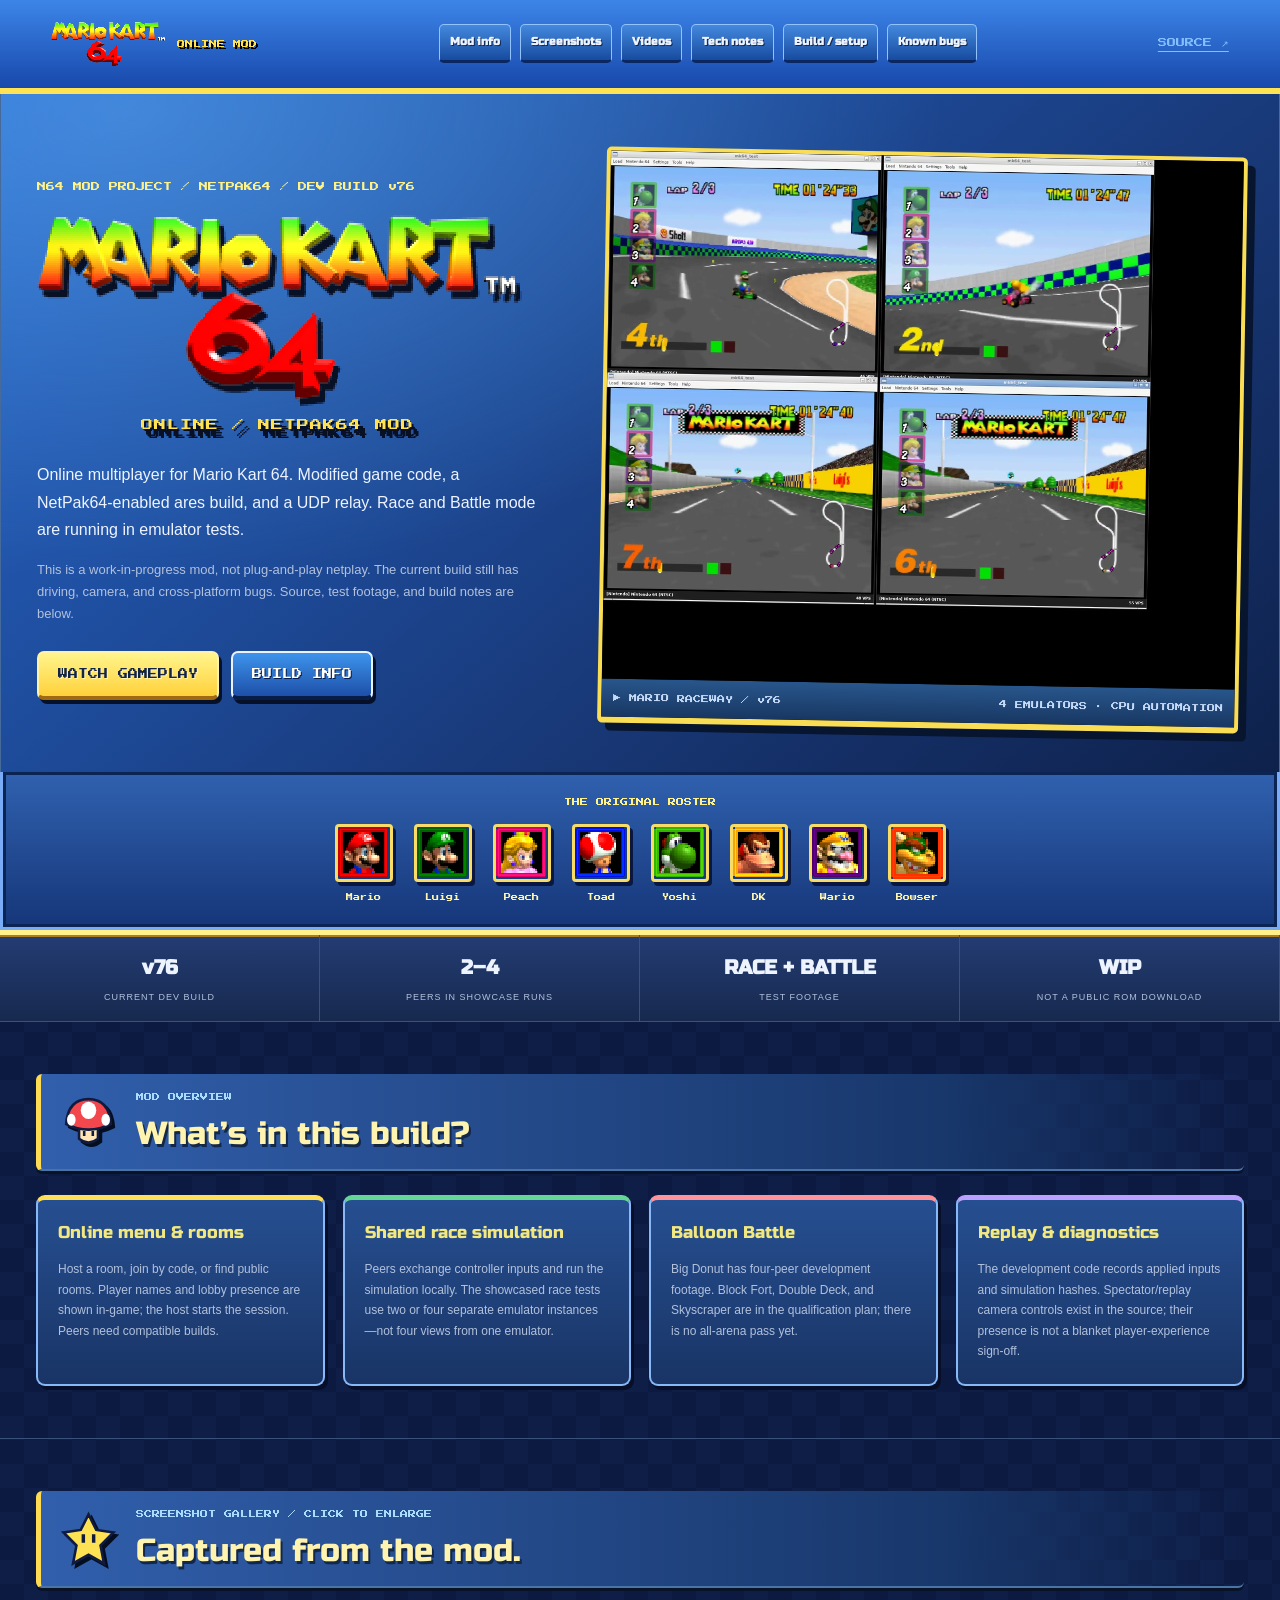
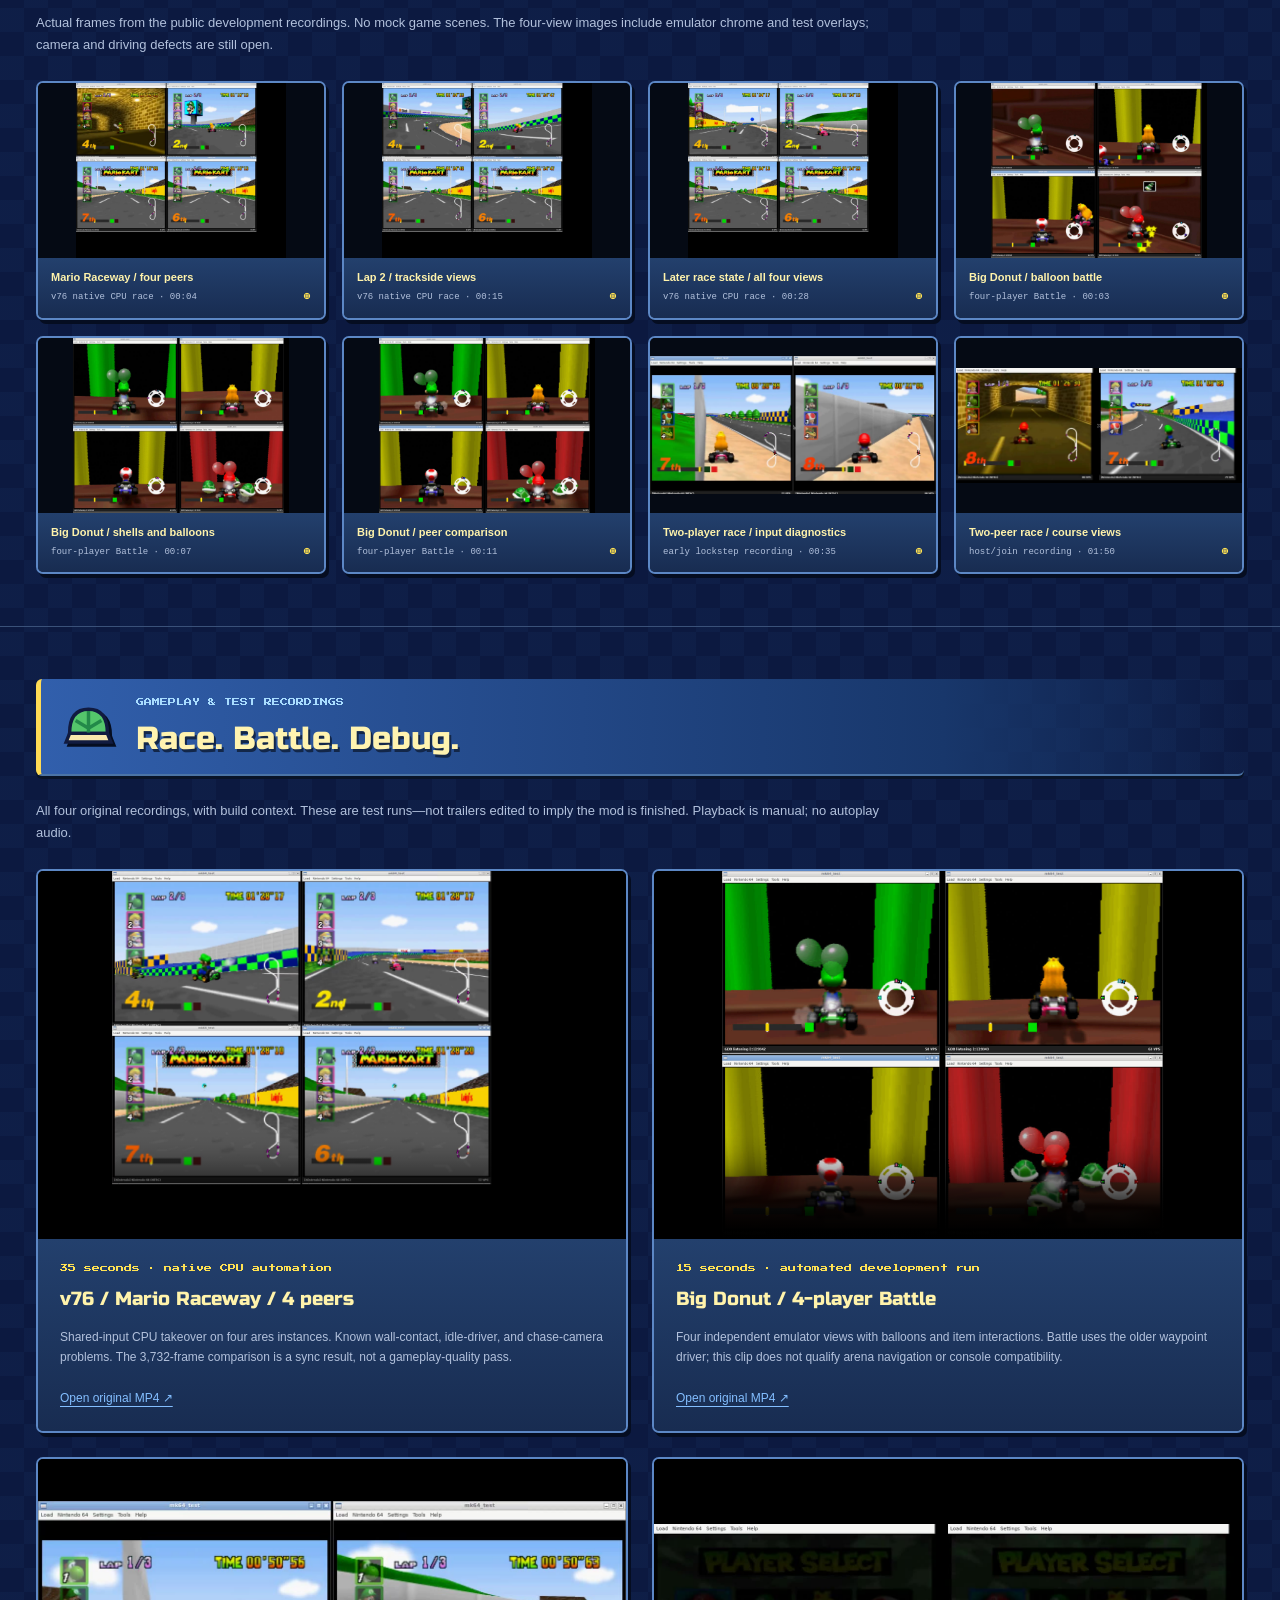
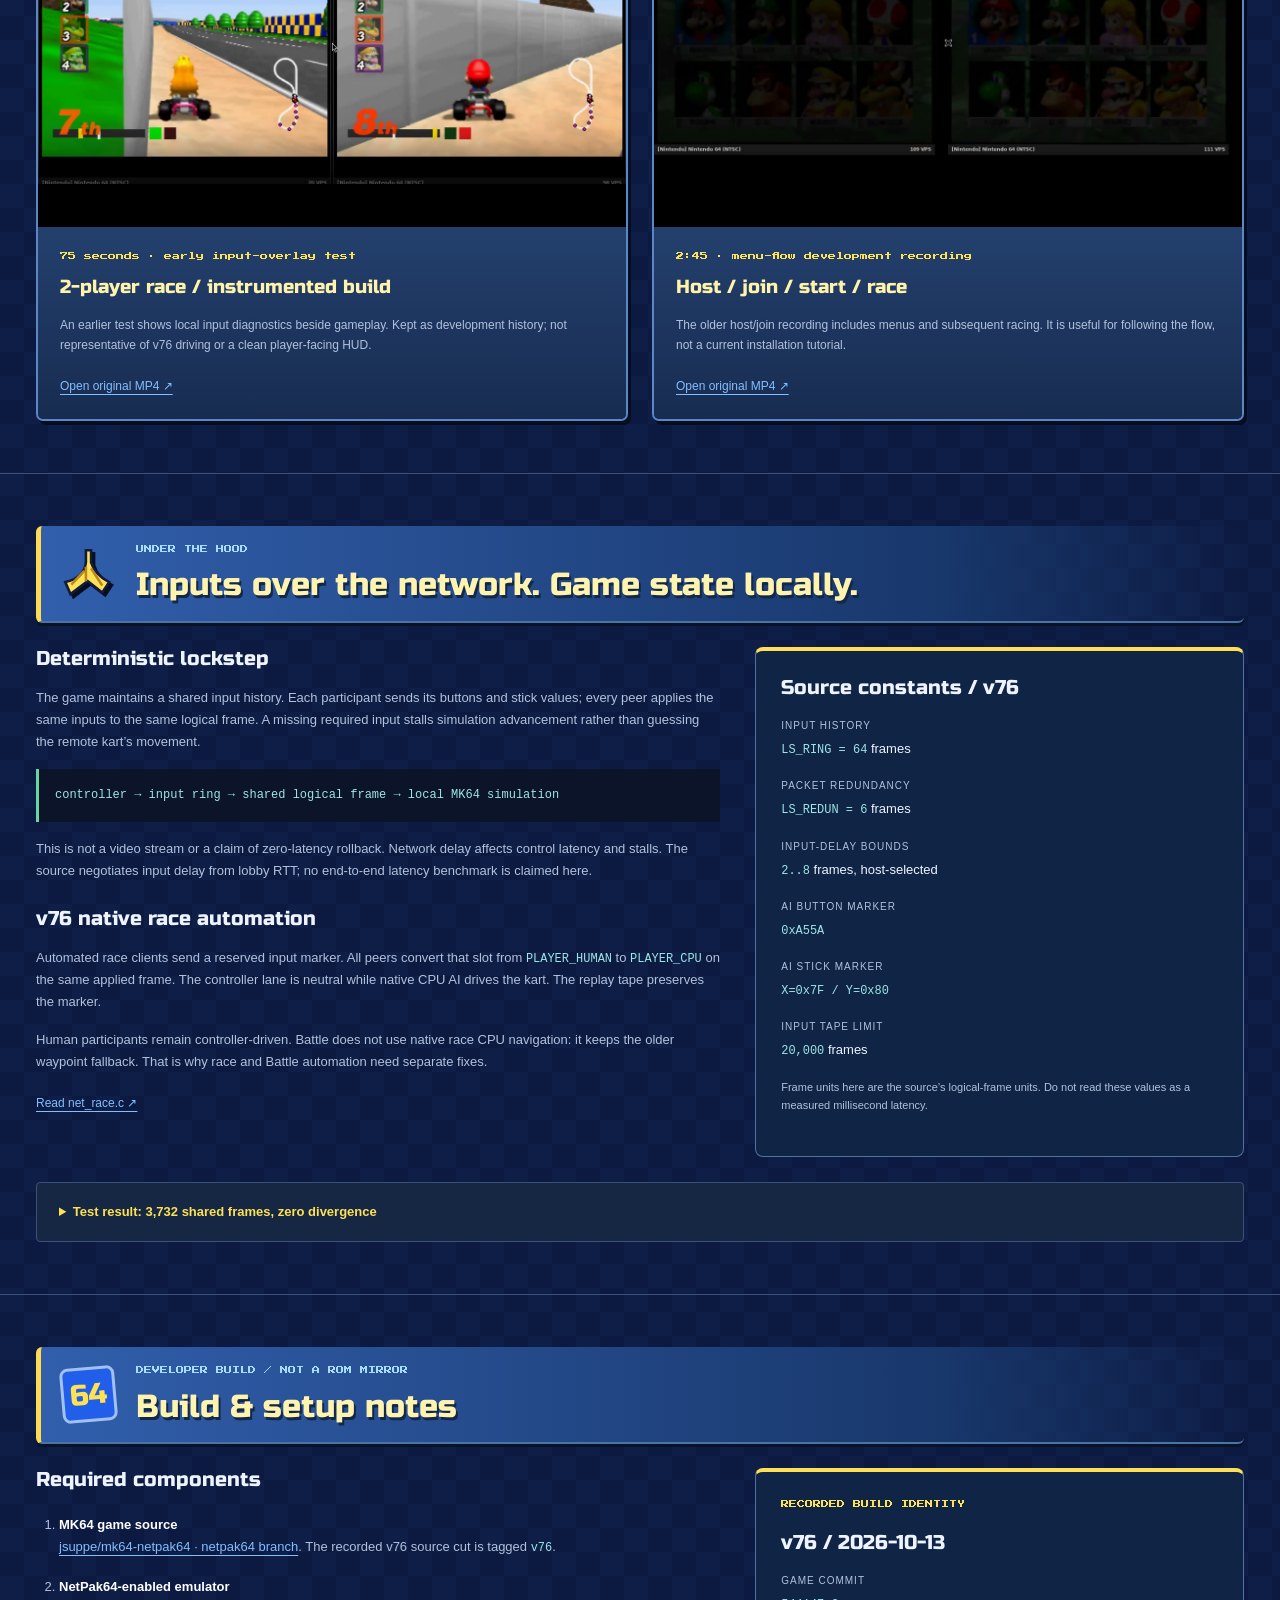
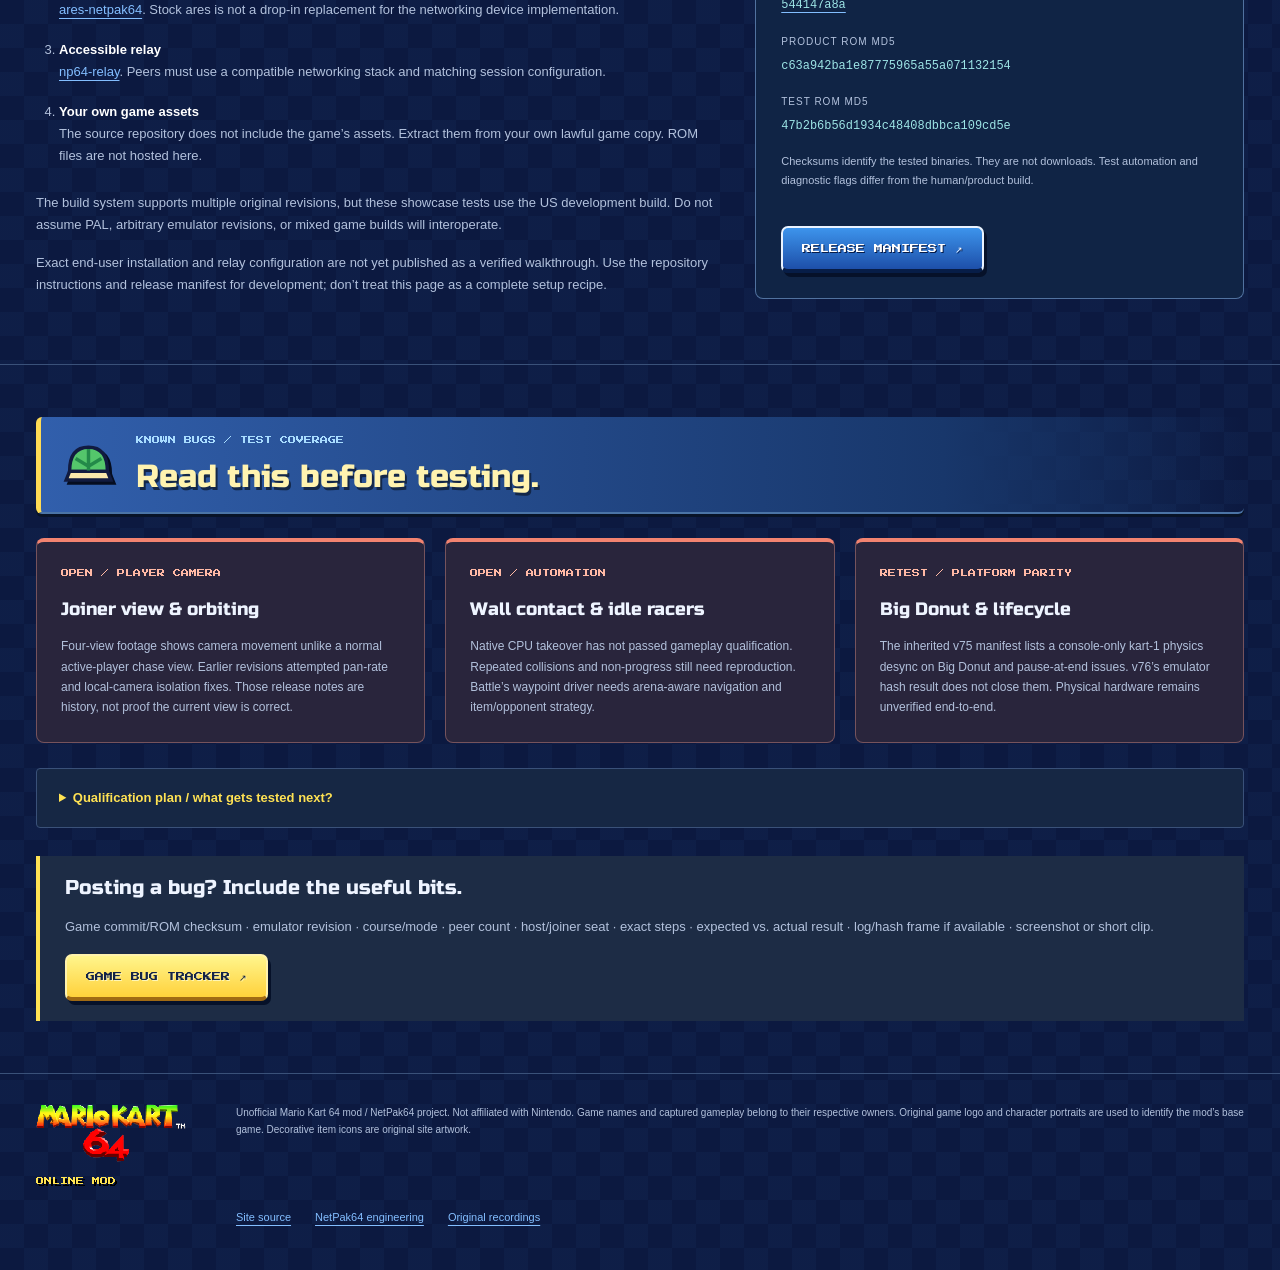
==== commit 18ce8be0: "feat: use original MK64 logo and character-select theme" ====
--- a/index.html
+++ b/index.html
@@ -1,11 +1,11 @@
-<!doctype html><html lang="en"><head><meta charset="utf-8"><meta name="viewport" content="width=device-width,initial-scale=1"><meta name="theme-color" content="#111b40"><meta name="description" content="MK64 Online: an experimental Mario Kart 64 network mod. v76 build notes, race and Battle recordings, screenshots, lockstep details, and known bugs."><meta property="og:title" content="Mario Kart 64 Online | NetPak64 mod"><meta property="og:description" content="v76 dev build. Screenshots, race and Battle videos, technical notes, and known bugs."><meta property="og:image" content="https://jsuppe.github.io/mk64-online/assets/screens/race-corner.jpg"><title>Mario Kart 64 Online — NetPak64 mod / v76</title><link rel="icon" href="assets/mark.svg"><link rel="stylesheet" href="assets/site.css"><script src="assets/site.js" defer></script></head><body><svg xmlns="http://www.w3.org/2000/svg" style="display:none" aria-hidden="true"><symbol id="shell" viewBox="0 0 64 64"><path d="M10 40Q10 12 32 12Q54 12 54 40Z" fill="#54c66b" stroke="#111b40" stroke-width="4"/><path d="M10 40h44l4 10H6z" fill="#f9e8ac" stroke="#111b40" stroke-width="4"/><path d="M32 14v25M17 25l15 9 15-9" fill="none" stroke="#238949" stroke-width="4"/></symbol><symbol id="mushroom" viewBox="0 0 64 64"><path d="M21 35h22v17q-11 9-22 0z" fill="#ffe5b5" stroke="#111b40" stroke-width="3"/><path d="M6 35Q8 6 32 6Q56 6 58 35q-26 13-52 0z" fill="#f2484d" stroke="#111b40" stroke-width="3"/><ellipse cx="32" cy="19" rx="9" ry="10" fill="white"/><ellipse cx="12" cy="30" rx="5" ry="7" fill="white"/><ellipse cx="52" cy="30" rx="5" ry="7" fill="white"/><path d="M27 43v6m10-6v6" stroke="#111b40" stroke-width="3"/></symbol><symbol id="star" viewBox="0 0 64 64"><path d="m32 4 9 18 20 3-15 15 4 21-18-10-18 10 4-21L3 25l20-3z" fill="#ffe253" stroke="#111b40" stroke-width="3"/><path d="M26 27v10m12-10v10" stroke="#111b40" stroke-width="4"/></symbol><symbol id="banana" viewBox="0 0 64 64"><path d="M35 5v14q4 14 21 23l-8 12-17-13L11 56 5 42q22-5 24-23V5z" fill="#ffe253" stroke="#111b40" stroke-width="3"/><path d="M29 24v17m6-15 13 20M27 29 12 45" fill="none" stroke="#bb871d" stroke-width="3"/></symbol></svg>
-<a class="skip" href="#main">Skip to content</a><header><a class="brand" href="#">MK64 <span>ONLINE</span></a><nav aria-label="Main"><a href="#features">Mod info</a><a href="#screens">Screenshots</a><a href="#videos">Videos</a><a href="#technical">Tech notes</a><a href="#build">Build / setup</a><a href="#bugs">Known bugs</a></nav><a class="source-link" href="https://github.com/jsuppe/mk64-netpak64/tree/netpak64">SOURCE ↗</a></header>
-<main id="main"><section class="hero"><div class="hero-copy"><p class="pixel-label">N64 MOD PROJECT / NETPAK64 / DEV BUILD v76</p><h1 class="game-logo"><span class="logo-top">MARIO KART</span><span class="logo-bottom"><span class="six">6</span><span class="four">4</span><span class="online">ONLINE</span></span></h1><p class="intro">Online multiplayer for Mario Kart 64. Modified game code, a NetPak64-enabled ares build, and a UDP relay. Race and Battle mode are running in emulator tests.</p><p class="intro sub">This is a work-in-progress mod, not plug-and-play netplay. The current build still has driving, camera, and cross-platform bugs. Source, test footage, and build notes are below.</p><div class="actions"><a class="button yellow" href="#videos">WATCH GAMEPLAY</a><a class="button blue" href="#build">BUILD INFO</a></div></div><figure class="hero-screen"><img src="assets/screens/race-corner.jpg" alt="Four emulator instances running Mario Raceway in the v76 automated test"><figcaption><span>▶ MARIO RACEWAY / v76</span><span>4 EMULATORS · CPU AUTOMATION</span></figcaption></figure></section>
-<div class="spec-strip"><span><b>v76</b> CURRENT DEV BUILD</span><span><b>2–4</b> PEERS IN SHOWCASE RUNS</span><span><b>RACE + BATTLE</b> TEST FOOTAGE</span><span><b>WIP</b> NOT A PUBLIC ROM DOWNLOAD</span></div>
+<!doctype html><html lang="en"><head><meta charset="utf-8"><meta name="viewport" content="width=device-width,initial-scale=1"><meta name="theme-color" content="#245bcb"><meta name="description" content="MK64 Online: an experimental Mario Kart 64 network mod. v76 build notes, race and Battle recordings, screenshots, lockstep details, and known bugs."><meta property="og:title" content="Mario Kart 64 Online | NetPak64 mod"><meta property="og:description" content="v76 dev build. Screenshots, race and Battle videos, technical notes, and known bugs."><meta property="og:image" content="https://jsuppe.github.io/mk64-online/assets/screens/race-corner.jpg"><title>Mario Kart 64 Online — NetPak64 mod / v76</title><link rel="icon" href="assets/mark.svg"><link rel="stylesheet" href="assets/site.css"><script src="assets/site.js" defer></script></head><body><svg xmlns="http://www.w3.org/2000/svg" style="display:none" aria-hidden="true"><symbol id="shell" viewBox="0 0 64 64"><path d="M10 40Q10 12 32 12Q54 12 54 40Z" fill="#54c66b" stroke="#111b40" stroke-width="4"/><path d="M10 40h44l4 10H6z" fill="#f9e8ac" stroke="#111b40" stroke-width="4"/><path d="M32 14v25M17 25l15 9 15-9" fill="none" stroke="#238949" stroke-width="4"/></symbol><symbol id="mushroom" viewBox="0 0 64 64"><path d="M21 35h22v17q-11 9-22 0z" fill="#ffe5b5" stroke="#111b40" stroke-width="3"/><path d="M6 35Q8 6 32 6Q56 6 58 35q-26 13-52 0z" fill="#f2484d" stroke="#111b40" stroke-width="3"/><ellipse cx="32" cy="19" rx="9" ry="10" fill="white"/><ellipse cx="12" cy="30" rx="5" ry="7" fill="white"/><ellipse cx="52" cy="30" rx="5" ry="7" fill="white"/><path d="M27 43v6m10-6v6" stroke="#111b40" stroke-width="3"/></symbol><symbol id="star" viewBox="0 0 64 64"><path d="m32 4 9 18 20 3-15 15 4 21-18-10-18 10 4-21L3 25l20-3z" fill="#ffe253" stroke="#111b40" stroke-width="3"/><path d="M26 27v10m12-10v10" stroke="#111b40" stroke-width="4"/></symbol><symbol id="banana" viewBox="0 0 64 64"><path d="M35 5v14q4 14 21 23l-8 12-17-13L11 56 5 42q22-5 24-23V5z" fill="#ffe253" stroke="#111b40" stroke-width="3"/><path d="M29 24v17m6-15 13 20M27 29 12 45" fill="none" stroke="#bb871d" stroke-width="3"/></symbol></svg>
+<a class="skip" href="#main">Skip to content</a><header><a class="brand" href="#" aria-label="Mario Kart 64 Online home"><img src="assets/game/MK64InGameTitle.png" alt="Mario Kart 64"><span>ONLINE MOD</span></a><nav aria-label="Main"><a href="#features">Mod info</a><a href="#screens">Screenshots</a><a href="#videos">Videos</a><a href="#technical">Tech notes</a><a href="#build">Build / setup</a><a href="#bugs">Known bugs</a></nav><a class="source-link" href="https://github.com/jsuppe/mk64-netpak64/tree/netpak64">SOURCE ↗</a></header>
+<main id="main"><section class="hero"><div class="hero-copy"><p class="pixel-label">N64 MOD PROJECT / NETPAK64 / DEV BUILD v76</p><h1 class="game-logo"><img src="assets/game/MK64InGameTitle.png" alt="Mario Kart 64" width="251" height="96"><span class="online-banner">ONLINE / NETPAK64 MOD</span></h1><p class="intro">Online multiplayer for Mario Kart 64. Modified game code, a NetPak64-enabled ares build, and a UDP relay. Race and Battle mode are running in emulator tests.</p><p class="intro sub">This is a work-in-progress mod, not plug-and-play netplay. The current build still has driving, camera, and cross-platform bugs. Source, test footage, and build notes are below.</p><div class="actions"><a class="button yellow" href="#videos">WATCH GAMEPLAY</a><a class="button blue" href="#build">BUILD INFO</a></div></div><figure class="hero-screen"><img src="assets/screens/race-corner.jpg" alt="Four emulator instances running Mario Raceway in the v76 automated test"><figcaption><span>▶ MARIO RACEWAY / v76</span><span>4 EMULATORS · CPU AUTOMATION</span></figcaption></figure></section>
+<div class="roster"><span class="pixel-label">THE ORIGINAL ROSTER</span><div class="portrait-row"><figure><img src="assets/game/MK64_icon_Mario.png" alt="Mario" width="32" height="32"><figcaption>Mario</figcaption></figure><figure><img src="assets/game/MK64_icon_Luigi.png" alt="Luigi" width="32" height="32"><figcaption>Luigi</figcaption></figure><figure><img src="assets/game/MK64_icon_Peach.png" alt="Peach" width="32" height="32"><figcaption>Peach</figcaption></figure><figure><img src="assets/game/MK64_icon_Toad.png" alt="Toad" width="32" height="32"><figcaption>Toad</figcaption></figure><figure><img src="assets/game/MK64_icon_Yoshi.png" alt="Yoshi" width="32" height="32"><figcaption>Yoshi</figcaption></figure><figure><img src="assets/game/MK64_icon_DK.png" alt="Donkey Kong" width="32" height="32"><figcaption>DK</figcaption></figure><figure><img src="assets/game/MK64_icon_Wario.png" alt="Wario" width="32" height="32"><figcaption>Wario</figcaption></figure><figure><img src="assets/game/MK64_icon_Bowser.png" alt="Bowser" width="32" height="32"><figcaption>Bowser</figcaption></figure></div></div><div class="spec-strip"><span><b>v76</b> CURRENT DEV BUILD</span><span><b>2–4</b> PEERS IN SHOWCASE RUNS</span><span><b>RACE + BATTLE</b> TEST FOOTAGE</span><span><b>WIP</b> NOT A PUBLIC ROM DOWNLOAD</span></div>
 <section id="features"><div class="section-title"><svg class="item-icon" aria-hidden="true"><use href="#mushroom"/></svg><div><p class="pixel-label">MOD OVERVIEW</p><h2>What’s in this build?</h2></div></div><div class="feature-grid"><article><h3>Online menu & rooms</h3><p>Host a room, join by code, or find public rooms. Player names and lobby presence are shown in-game; the host starts the session. Peers need compatible builds.</p></article><article><h3>Shared race simulation</h3><p>Peers exchange controller inputs and run the simulation locally. The showcased race tests use two or four separate emulator instances—not four views from one emulator.</p></article><article><h3>Balloon Battle</h3><p>Big Donut has four-peer development footage. Block Fort, Double Deck, and Skyscraper are in the qualification plan; there is no all-arena pass yet.</p></article><article><h3>Replay & diagnostics</h3><p>The development code records applied inputs and simulation hashes. Spectator/replay camera controls exist in the source; their presence is not a blanket player-experience sign-off.</p></article></div></section>
 <section id="screens"><div class="section-title"><svg class="item-icon" aria-hidden="true"><use href="#star"/></svg><div><p class="pixel-label">SCREENSHOT GALLERY / CLICK TO ENLARGE</p><h2>Captured from the mod.</h2></div></div><p class="section-note">Actual frames from the public development recordings. No mock game scenes. The four-view images include emulator chrome and test overlays; camera and driving defects are still open.</p><div class="gallery"><button class="shot" data-full="assets/screens/race-grid.jpg" data-caption="Mario Raceway / four peers — v76 native CPU race · 00:04"><img src="assets/screens/race-grid.jpg" alt="Mario Raceway / four peers" loading="lazy" width="1200" height="1000"><span><strong>Mario Raceway / four peers</strong><small>v76 native CPU race · 00:04 <b aria-hidden="true">⊕</b></small></span></button><button class="shot" data-full="assets/screens/race-corner.jpg" data-caption="Lap 2 / trackside views — v76 native CPU race · 00:15"><img src="assets/screens/race-corner.jpg" alt="Lap 2 / trackside views" loading="lazy" width="1200" height="1000"><span><strong>Lap 2 / trackside views</strong><small>v76 native CPU race · 00:15 <b aria-hidden="true">⊕</b></small></span></button><button class="shot" data-full="assets/screens/race-lap.jpg" data-caption="Later race state / all four views — v76 native CPU race · 00:28"><img src="assets/screens/race-lap.jpg" alt="Later race state / all four views" loading="lazy" width="1200" height="1000"><span><strong>Later race state / all four views</strong><small>v76 native CPU race · 00:28 <b aria-hidden="true">⊕</b></small></span></button><button class="shot" data-full="assets/screens/battle-start.jpg" data-caption="Big Donut / balloon battle — four-player Battle · 00:03"><img src="assets/screens/battle-start.jpg" alt="Big Donut / balloon battle" loading="lazy" width="1200" height="1000"><span><strong>Big Donut / balloon battle</strong><small>four-player Battle · 00:03 <b aria-hidden="true">⊕</b></small></span></button><button class="shot" data-full="assets/screens/battle-arena.jpg" data-caption="Big Donut / shells and balloons — four-player Battle · 00:07"><img src="assets/screens/battle-arena.jpg" alt="Big Donut / shells and balloons" loading="lazy" width="1200" height="1000"><span><strong>Big Donut / shells and balloons</strong><small>four-player Battle · 00:07 <b aria-hidden="true">⊕</b></small></span></button><button class="shot" data-full="assets/screens/battle-action.jpg" data-caption="Big Donut / peer comparison — four-player Battle · 00:11"><img src="assets/screens/battle-action.jpg" alt="Big Donut / peer comparison" loading="lazy" width="1200" height="1000"><span><strong>Big Donut / peer comparison</strong><small>four-player Battle · 00:11 <b aria-hidden="true">⊕</b></small></span></button><button class="shot" data-full="assets/screens/lockstep-hud.jpg" data-caption="Two-player race / input diagnostics — early lockstep recording · 00:35"><img src="assets/screens/lockstep-hud.jpg" alt="Two-player race / input diagnostics" loading="lazy" width="1200" height="1000"><span><strong>Two-player race / input diagnostics</strong><small>early lockstep recording · 00:35 <b aria-hidden="true">⊕</b></small></span></button><button class="shot" data-full="assets/screens/lobby-menu.jpg" data-caption="Two-peer race / course views — host/join recording · 01:50"><img src="assets/screens/lobby-menu.jpg" alt="Two-peer race / course views" loading="lazy" width="1200" height="1000"><span><strong>Two-peer race / course views</strong><small>host/join recording · 01:50 <b aria-hidden="true">⊕</b></small></span></button></div></section>
 <section id="videos"><div class="section-title"><svg class="item-icon" aria-hidden="true"><use href="#shell"/></svg><div><p class="pixel-label">GAMEPLAY & TEST RECORDINGS</p><h2>Race. Battle. Debug.</h2></div></div><p class="section-note">All four original recordings, with build context. These are test runs—not trailers edited to imply the mod is finished. Playback is manual; no autoplay audio.</p><div class="video-grid"><article class="video-card"><video controls playsinline preload="none" poster="assets/v76-native-ai-race.jpg" aria-label="v76 / Mario Raceway / 4 peers"><source src="https://github.com/jsuppe/netpak64/releases/download/showcase-2026-10-12/netpak64-v76-native-ai-race.mp4" type="video/mp4">Video unavailable. <a href="https://github.com/jsuppe/netpak64/releases/download/showcase-2026-10-12/netpak64-v76-native-ai-race.mp4">Open MP4.</a></video><div><span class="pixel-label">35 seconds · native CPU automation</span><h3>v76 / Mario Raceway / 4 peers</h3><p>Shared-input CPU takeover on four ares instances. Known wall-contact, idle-driver, and chase-camera problems. The 3,732-frame comparison is a sync result, not a gameplay-quality pass.</p><a href="https://github.com/jsuppe/netpak64/releases/download/showcase-2026-10-12/netpak64-v76-native-ai-race.mp4">Open original MP4 ↗</a></div></article><article class="video-card"><video controls playsinline preload="none" poster="assets/four-player-battle.jpg" aria-label="Big Donut / 4-player Battle"><source src="https://github.com/jsuppe/netpak64/releases/download/showcase-2026-10-12/netpak64-four-player-battle.mp4" type="video/mp4">Video unavailable. <a href="https://github.com/jsuppe/netpak64/releases/download/showcase-2026-10-12/netpak64-four-player-battle.mp4">Open MP4.</a></video><div><span class="pixel-label">15 seconds · automated development run</span><h3>Big Donut / 4-player Battle</h3><p>Four independent emulator views with balloons and item interactions. Battle uses the older waypoint driver; this clip does not qualify arena navigation or console compatibility.</p><a href="https://github.com/jsuppe/netpak64/releases/download/showcase-2026-10-12/netpak64-four-player-battle.mp4">Open original MP4 ↗</a></div></article><article class="video-card"><video controls playsinline preload="none" poster="assets/two-player-race.jpg" aria-label="2-player race / instrumented build"><source src="https://github.com/jsuppe/netpak64/releases/download/showcase-2026-10-12/netpak64-two-player-lockstep.mp4" type="video/mp4">Video unavailable. <a href="https://github.com/jsuppe/netpak64/releases/download/showcase-2026-10-12/netpak64-two-player-lockstep.mp4">Open MP4.</a></video><div><span class="pixel-label">75 seconds · early input-overlay test</span><h3>2-player race / instrumented build</h3><p>An earlier test shows local input diagnostics beside gameplay. Kept as development history; not representative of v76 driving or a clean player-facing HUD.</p><a href="https://github.com/jsuppe/netpak64/releases/download/showcase-2026-10-12/netpak64-two-player-lockstep.mp4">Open original MP4 ↗</a></div></article><article class="video-card"><video controls playsinline preload="none" poster="assets/lobby-flow.jpg" aria-label="Host / join / start / race"><source src="https://github.com/jsuppe/netpak64/releases/download/showcase-2026-10-12/netpak64-lobby-flow.mp4" type="video/mp4">Video unavailable. <a href="https://github.com/jsuppe/netpak64/releases/download/showcase-2026-10-12/netpak64-lobby-flow.mp4">Open MP4.</a></video><div><span class="pixel-label">2:45 · menu-flow development recording</span><h3>Host / join / start / race</h3><p>The older host/join recording includes menus and subsequent racing. It is useful for following the flow, not a current installation tutorial.</p><a href="https://github.com/jsuppe/netpak64/releases/download/showcase-2026-10-12/netpak64-lobby-flow.mp4">Open original MP4 ↗</a></div></article></div></section>
 <section id="technical"><div class="section-title"><svg class="item-icon" aria-hidden="true"><use href="#banana"/></svg><div><p class="pixel-label">UNDER THE HOOD</p><h2>Inputs over the network. Game state locally.</h2></div></div><div class="tech-layout"><div><h3>Deterministic lockstep</h3><p>The game maintains a shared input history. Each participant sends its buttons and stick values; every peer applies the same inputs to the same logical frame. A missing required input stalls simulation advancement rather than guessing the remote kart’s movement.</p><div class="code-line">controller → input ring → shared logical frame → local MK64 simulation</div><p>This is not a video stream or a claim of zero-latency rollback. Network delay affects control latency and stalls. The source negotiates input delay from lobby RTT; no end-to-end latency benchmark is claimed here.</p><h3>v76 native race automation</h3><p>Automated race clients send a reserved input marker. All peers convert that slot from <code>PLAYER_HUMAN</code> to <code>PLAYER_CPU</code> on the same applied frame. The controller lane is neutral while native CPU AI drives the kart. The replay tape preserves the marker.</p><p>Human participants remain controller-driven. Battle does not use native race CPU navigation: it keeps the older waypoint fallback. That is why race and Battle automation need separate fixes.</p><a class="text-link" href="https://github.com/jsuppe/mk64-netpak64/blob/netpak64/src/net_race.c">Read net_race.c ↗</a></div><aside class="tech-panel"><h3>Source constants / v76</h3><dl><dt>Input history</dt><dd><code>LS_RING = 64</code> frames</dd><dt>Packet redundancy</dt><dd><code>LS_REDUN = 6</code> frames</dd><dt>Input-delay bounds</dt><dd><code>2..8</code> frames, host-selected</dd><dt>AI button marker</dt><dd><code>0xA55A</code></dd><dt>AI stick marker</dt><dd><code>X=0x7F / Y=0x80</code></dd><dt>Input tape limit</dt><dd><code>20,000</code> frames</dd></dl><p>Frame units here are the source’s logical-frame units. Do not read these values as a measured millisecond latency.</p></aside></div><details><summary>Test result: 3,732 shared frames, zero divergence</summary><p>The v76 Mario Raceway four-instance run compared frames 0–3731 without divergence. It does not establish all-course compatibility, a complete-race quality pass, correct local cameras, or console parity. The user’s later visual review reported wall contact, stalled drivers, and orbiting cameras.</p></details></section>
 <section id="build"><div class="section-title"><span class="number-icon">64</span><div><p class="pixel-label">DEVELOPER BUILD / NOT A ROM MIRROR</p><h2>Build & setup notes</h2></div></div><div class="build-layout"><div><h3>Required components</h3><ol class="requirements"><li><b>MK64 game source</b><br><a href="https://github.com/jsuppe/mk64-netpak64/tree/netpak64">jsuppe/mk64-netpak64 · netpak64 branch</a>. The recorded v76 source cut is tagged <code>v76</code>.</li><li><b>NetPak64-enabled emulator</b><br><a href="https://github.com/jsuppe/ares-netpak64">ares-netpak64</a>. Stock ares is not a drop-in replacement for the networking device implementation.</li><li><b>Accessible relay</b><br><a href="https://github.com/jsuppe/np64-relay">np64-relay</a>. Peers must use a compatible networking stack and matching session configuration.</li><li><b>Your own game assets</b><br>The source repository does not include the game’s assets. Extract them from your own lawful game copy. ROM files are not hosted here.</li></ol><p>The build system supports multiple original revisions, but these showcase tests use the US development build. Do not assume PAL, arbitrary emulator revisions, or mixed game builds will interoperate.</p><p>Exact end-user installation and relay configuration are not yet published as a verified walkthrough. Use the repository instructions and release manifest for development; don’t treat this page as a complete setup recipe.</p></div><aside class="build-panel"><span class="pixel-label">RECORDED BUILD IDENTITY</span><h3>v76 / 2026-10-13</h3><dl><dt>Game commit</dt><dd><a href="https://github.com/jsuppe/mk64-netpak64/commit/544147a8af77fd077a471346d90b2b45a3b97426"><code>544147a8a</code></a></dd><dt>Product ROM MD5</dt><dd><code>c63a942ba1e87775965a55a071132154</code></dd><dt>Test ROM MD5</dt><dd><code>47b2b6b56d1934c48408dbbca109cd5e</code></dd></dl><p>Checksums identify the tested binaries. They are not downloads. Test automation and diagnostic flags differ from the human/product build.</p><a class="button blue" href="https://github.com/jsuppe/mk64-netpak64/blob/netpak64/RELEASES.md">RELEASE MANIFEST ↗</a></aside></div></section>
 <section id="bugs"><div class="section-title"><svg class="item-icon" aria-hidden="true"><use href="#shell"/></svg><div><p class="pixel-label">KNOWN BUGS / TEST COVERAGE</p><h2>Read this before testing.</h2></div></div><div class="bug-grid"><article><span class="bug-label">OPEN / PLAYER CAMERA</span><h3>Joiner view & orbiting</h3><p>Four-view footage shows camera movement unlike a normal active-player chase view. Earlier revisions attempted pan-rate and local-camera isolation fixes. Those release notes are history, not proof the current view is correct.</p></article><article><span class="bug-label">OPEN / AUTOMATION</span><h3>Wall contact & idle racers</h3><p>Native CPU takeover has not passed gameplay qualification. Repeated collisions and non-progress still need reproduction. Battle’s waypoint driver needs arena-aware navigation and item/opponent strategy.</p></article><article><span class="bug-label">RETEST / PLATFORM PARITY</span><h3>Big Donut & lifecycle</h3><p>The inherited v75 manifest lists a console-only kart-1 physics desync on Big Donut and pause-at-end issues. v76’s emulator hash result does not close them. Physical hardware remains unverified end-to-end.</p></article></div><details><summary>Qualification plan / what gets tested next?</summary><p>First: reproduce the orbit and driving failures against human-controlled product runs. Then validate the local chase camera for every seat, complete standard-length Mario Raceway races, stress traffic/branches/rescue, and expand to all 16 race courses and four Battle arenas.</p><p>Full scenarios also cover items, forced recovery, mixed human/automated seats, pause/resume, results/rematch, and supported leave/drop behavior. Driving, camera, simulation, and media each get a separate verdict.</p><a href="docs/MK64-DRIVING-AUTOMATION-PLAN.md">Full driving automation project plan ↗</a></details><div class="report"><h3>Posting a bug? Include the useful bits.</h3><p>Game commit/ROM checksum · emulator revision · course/mode · peer count · host/joiner seat · exact steps · expected vs. actual result · log/hash frame if available · screenshot or short clip.</p><a class="button yellow" href="https://github.com/jsuppe/mk64-netpak64/issues">GAME BUG TRACKER ↗</a></div></section>
-</main><footer><div class="brand">MK64 <span>ONLINE</span></div><p>Unofficial Mario Kart 64 mod / NetPak64 project. Not affiliated with Nintendo. Game names and captured gameplay belong to their respective owners. Decorative item icons and title styling are original, game-inspired site artwork.</p><div><a href="https://github.com/jsuppe/mk64-online">Site source</a><a href="https://jsuppe.github.io/netpak64/">NetPak64 engineering</a><a href="https://github.com/jsuppe/netpak64/releases/tag/showcase-2026-10-12">Original recordings</a></div></footer><dialog id="viewer" aria-labelledby="viewer-caption"><button id="close-viewer" aria-label="Close screenshot">✕ CLOSE</button><img id="viewer-image" alt=""><p id="viewer-caption"></p></dialog></body></html>+</main><footer><div class="brand"><img src="assets/game/MK64InGameTitle.png" alt="Mario Kart 64"><span>ONLINE MOD</span></div><p>Unofficial Mario Kart 64 mod / NetPak64 project. Not affiliated with Nintendo. Game names and captured gameplay belong to their respective owners. Original game logo and character portraits are used to identify the mod’s base game. Decorative item icons are original site artwork.</p><div><a href="https://github.com/jsuppe/mk64-online">Site source</a><a href="https://jsuppe.github.io/netpak64/">NetPak64 engineering</a><a href="https://github.com/jsuppe/netpak64/releases/tag/showcase-2026-10-12">Original recordings</a></div></footer><dialog id="viewer" aria-labelledby="viewer-caption"><button id="close-viewer" aria-label="Close screenshot">✕ CLOSE</button><img id="viewer-image" alt=""><p id="viewer-caption"></p></dialog></body></html>
--- a/assets/site.css
+++ b/assets/site.css
@@ -3,3 +3,6 @@
 @media(max-width:700px){header{padding:20px;gap:18px}nav{gap:15px}nav a{font-size:11px}.hero{grid-template-columns:1fr;padding:35px 22px;gap:26px}.logo-top{font-size:clamp(35px,9vw,61px)}.six,.four{font-size:76px}.online{font-size:clamp(28px,8vw,46px)}.pixel-label{font-size:8px}.hero-screen{transform:none}.hero-screen figcaption{font-size:7px;flex-wrap:wrap}.intro{font-size:15px}.spec-strip{grid-template-columns:1fr 1fr}.spec-strip span{font-size:8px;padding:12px}section:not(.hero){padding:37px 22px}h2{font-size:26px}.section-title{gap:14px}.section-title .pixel-label{font-size:7px;line-height:1.8}.item-icon,.number-icon{width:45px;height:45px}.feature-grid,.video-grid,.tech-layout,.build-layout,.bug-grid{grid-template-columns:1fr}.feature-grid{gap:12px}.feature-grid article{padding:20px}.gallery{gap:10px}.shot img{height:150px}.shot>span{padding:10px}.shot strong{font-size:10px}.shot small{font-size:8px}.video-card>div{padding:20px}.tech-panel,.build-panel{padding:22px}.button{font-size:9px;padding:12px 15px}.bug-label{font-size:7px}.report{padding:20px}footer{padding:25px 22px;grid-template-columns:1fr}footer>div:last-child{grid-column:1;gap:16px}.code-line{font-size:11px}.section-note{font-size:12px}}
 @media(max-width:360px){.gallery{grid-template-columns:1fr}.shot img{height:220px}.logo-top{font-size:34px}.six,.four{font-size:66px}.online{font-size:30px}.hero{padding-left:18px;padding-right:18px}.brand{font-size:20px}.source-link{font-size:8px}.section-title{gap:10px}}
 @media(prefers-reduced-motion:reduce){html{scroll-behavior:auto}}
+/* MK64 title-screen / character-select presentation */
+body{background-color:#0c1940;background-image:linear-gradient(45deg,#264d8a18 25%,transparent 25%,transparent 75%,#264d8a18 75%),linear-gradient(45deg,#264d8a18 25%,transparent 25%,transparent 75%,#264d8a18 75%)}header{max-width:none;background:linear-gradient(#3d85e8,#1848ab);border-bottom:6px solid #ffe352;box-shadow:0 4px 0 #07132c;padding-left:max(4%,calc((100% - 1320px)/2));padding-right:max(4%,calc((100% - 1320px)/2))}.brand{display:flex;align-items:center;gap:12px}.brand img{display:block;width:114px;height:auto;image-rendering:pixelated}.brand span{font:8px/1.8 Pixel;color:#ffe352}nav a{background:linear-gradient(#4389de,#174b9f);border:1px solid #92c3ff;border-bottom:3px solid #0a2761;border-radius:5px;padding:8px 10px;text-shadow:1px 1px #15294e;font-family:Russo;font-size:11px}nav a:hover{background:linear-gradient(#fff18a,#ebaa29);color:#142249;text-shadow:none}nav{gap:9px}.hero{position:relative;background:radial-gradient(ellipse at 10% 3%,#73c4fd60,transparent 50%),linear-gradient(140deg,#2668cf,#183775 65%,#0e214b);border-left:1px solid #466a99;border-right:1px solid #466a99}.game-logo{transform:none;filter:drop-shadow(5px 7px 0 #071025)}.game-logo>img{display:block;width:100%;max-width:480px;height:auto;image-rendering:pixelated}.online-banner{display:block;font:12px/1.8 Pixel;color:var(--yellow);letter-spacing:1px;text-align:center;max-width:480px;margin:16px 0 25px;text-shadow:2px 2px #090f27}.hero .pixel-label{color:#fff289}.hero-screen{border:4px solid #f9dd54;border-bottom-width:6px;box-shadow:8px 8px #07152e;transform:rotate(1deg)}.hero-screen figcaption{background:linear-gradient(#28568c,#183762)}.roster{padding:23px 25px;background:linear-gradient(#3061af,#163679);border:3px solid #79abf7;border-top:0;box-shadow:inset 0 0 0 3px #0a2454;text-align:center}.roster>.pixel-label{margin:0 0 15px;font-size:8px;color:#fff28a}.portrait-row{display:flex;justify-content:center;gap:21px;flex-wrap:wrap}.portrait-row figure{margin:0}.portrait-row img{display:block;width:58px;height:58px;image-rendering:pixelated;border:3px solid #f8dc65;border-radius:4px;box-shadow:3px 4px #0a1740;background:#143d7a}.portrait-row figcaption{font:7px/1.7 Pixel;color:#fff4a9;margin-top:10px}.spec-strip{border-top:5px solid #fff08a;background:linear-gradient(#233c73,#17294e);box-shadow:inset 0 2px #ac7c23}.section-title{background:linear-gradient(90deg,#315fac,#18376b 75%,transparent);border-left:5px solid #ffdb54;border-bottom:2px solid #4b74a6;border-radius:6px;padding:16px 20px;box-shadow:0 3px #081327}.section-title h2{color:#fff3b0;text-shadow:2px 3px #132749}.section-title .pixel-label{color:#a9ddff}.feature-grid article{border:2px solid #87b9f8;border-top:5px solid #ffdf57;background:linear-gradient(#264f91,#193465);box-shadow:3px 4px #070f28;border-radius:9px}.feature-grid article:nth-child(2){border-top-color:#65d695}.feature-grid article:nth-child(3){border-top-color:#ff939b}.feature-grid article:nth-child(4){border-top-color:#bca0ff}.button{border-radius:7px;border:2px solid #eaf3ff;border-bottom:4px solid #071d47;box-shadow:3px 4px #061129;text-shadow:1px 1px #071c49}.yellow{background:linear-gradient(#fff58c,#ffd13b);color:#132346;text-shadow:1px 1px #fff6b5;border-color:#fff2ac;border-bottom-color:#a06a13}.blue{background:linear-gradient(#3d94ec,#1d4fa9)}.shot,.video-card{border:2px solid #5c87c5;border-radius:7px;box-shadow:3px 4px #050d21}.shot>span,.video-card>div{background:linear-gradient(#23406d,#182c51)}.shot strong{color:#fff3ab}.video-card h3{color:#fff3ab}.bug-grid article{border-radius:8px}.tech-panel,.build-panel{border-radius:8px;border-top-color:#ffdf57}footer .brand{align-self:start;flex-direction:column;align-items:flex-start}footer .brand img{width:150px}
+@media(max-width:1050px){header .brand img{width:120px}nav{gap:10px}.online-banner{font-size:10px}.portrait-row{gap:16px}}@media(max-width:700px){header{padding:18px 20px}nav{gap:8px}nav a{font-size:10px;padding:7px 9px}.hero{padding-top:32px}.hero-screen{transform:none}.online-banner{font-size:10px;margin-top:14px}.portrait-row{display:grid;grid-template-columns:repeat(4,1fr);gap:18px;max-width:360px;margin:auto}.portrait-row img{margin:auto;width:52px;height:52px}.roster{padding:20px 16px}.section-title{padding:14px 12px;gap:12px}.section-title h2{font-size:24px}.section-title .pixel-label{font-size:6px}.brand img{width:110px}.hero .intro{margin-top:18px}}@media(max-width:360px){.online-banner{font-size:8px}.section-title h2{font-size:22px}.section-title .pixel-label{letter-spacing:0}.portrait-row img{width:46px;height:46px}.portrait-row{gap:16px 9px}}
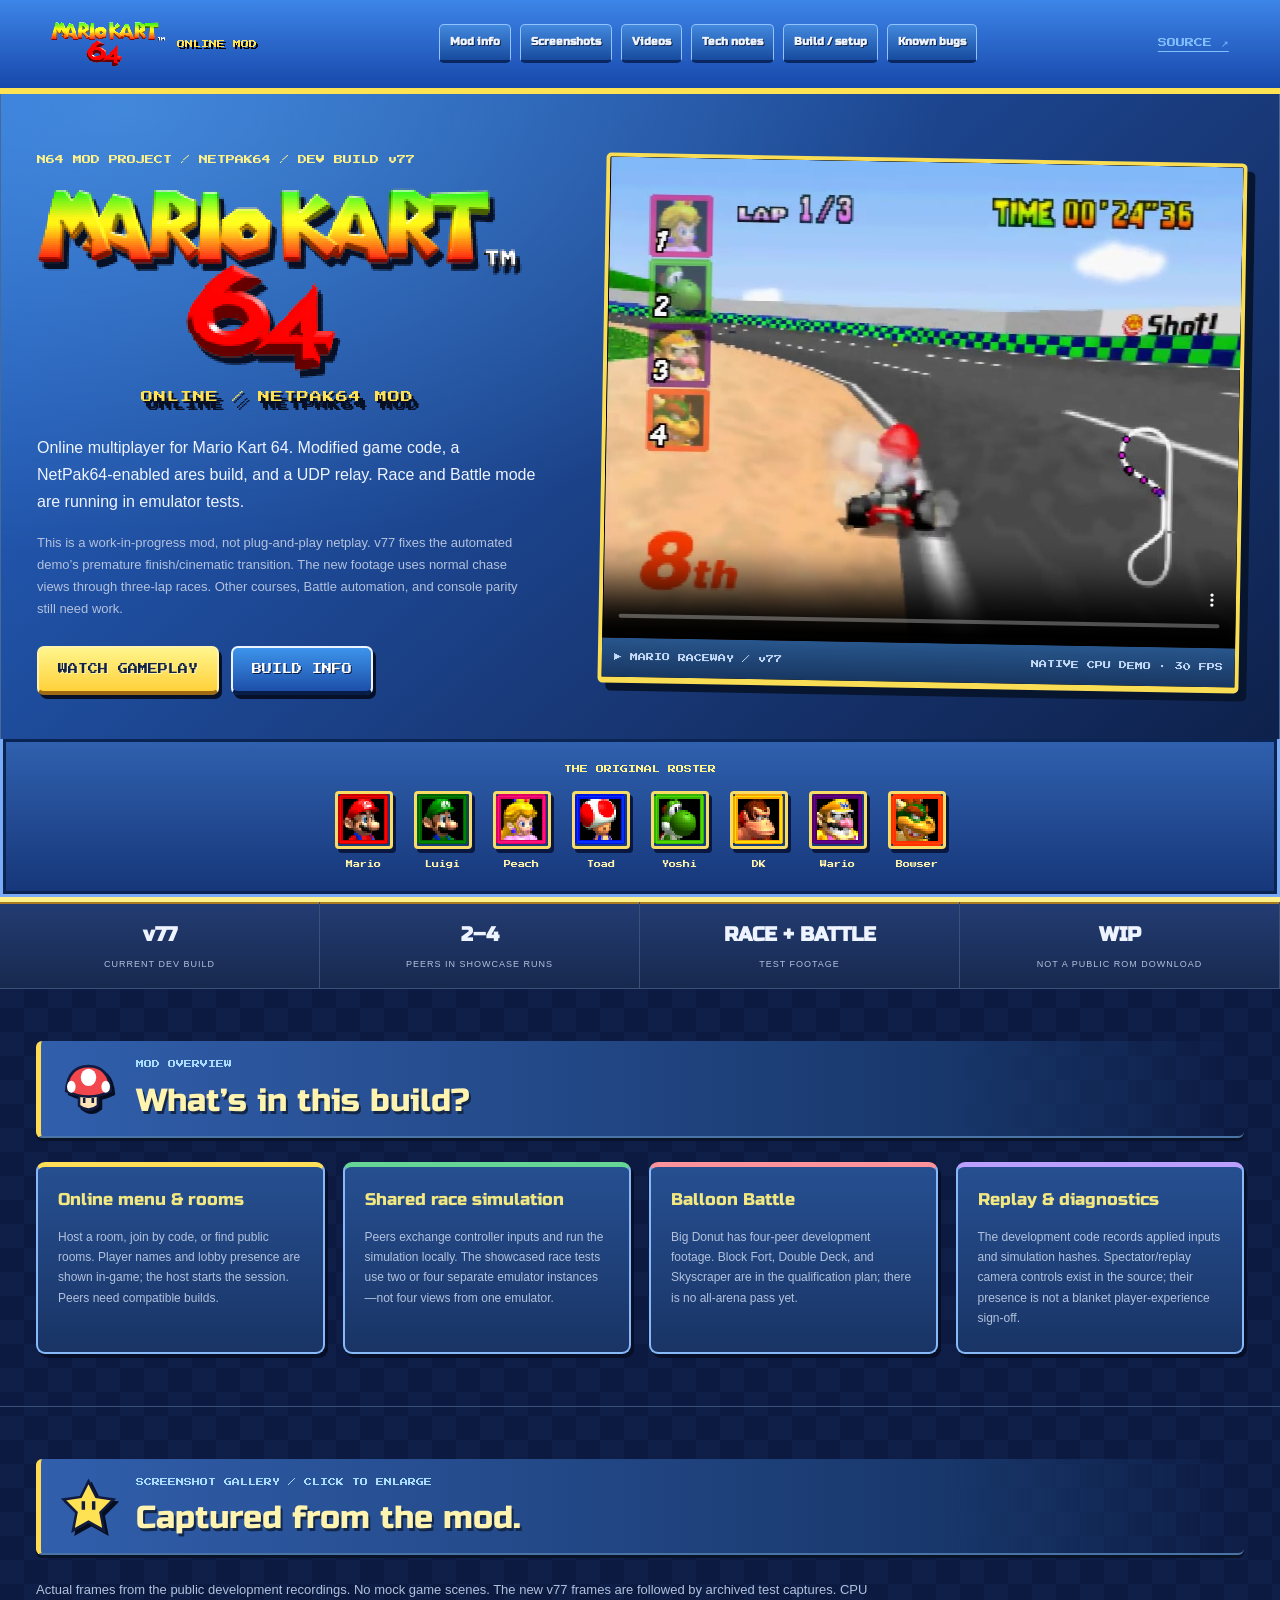
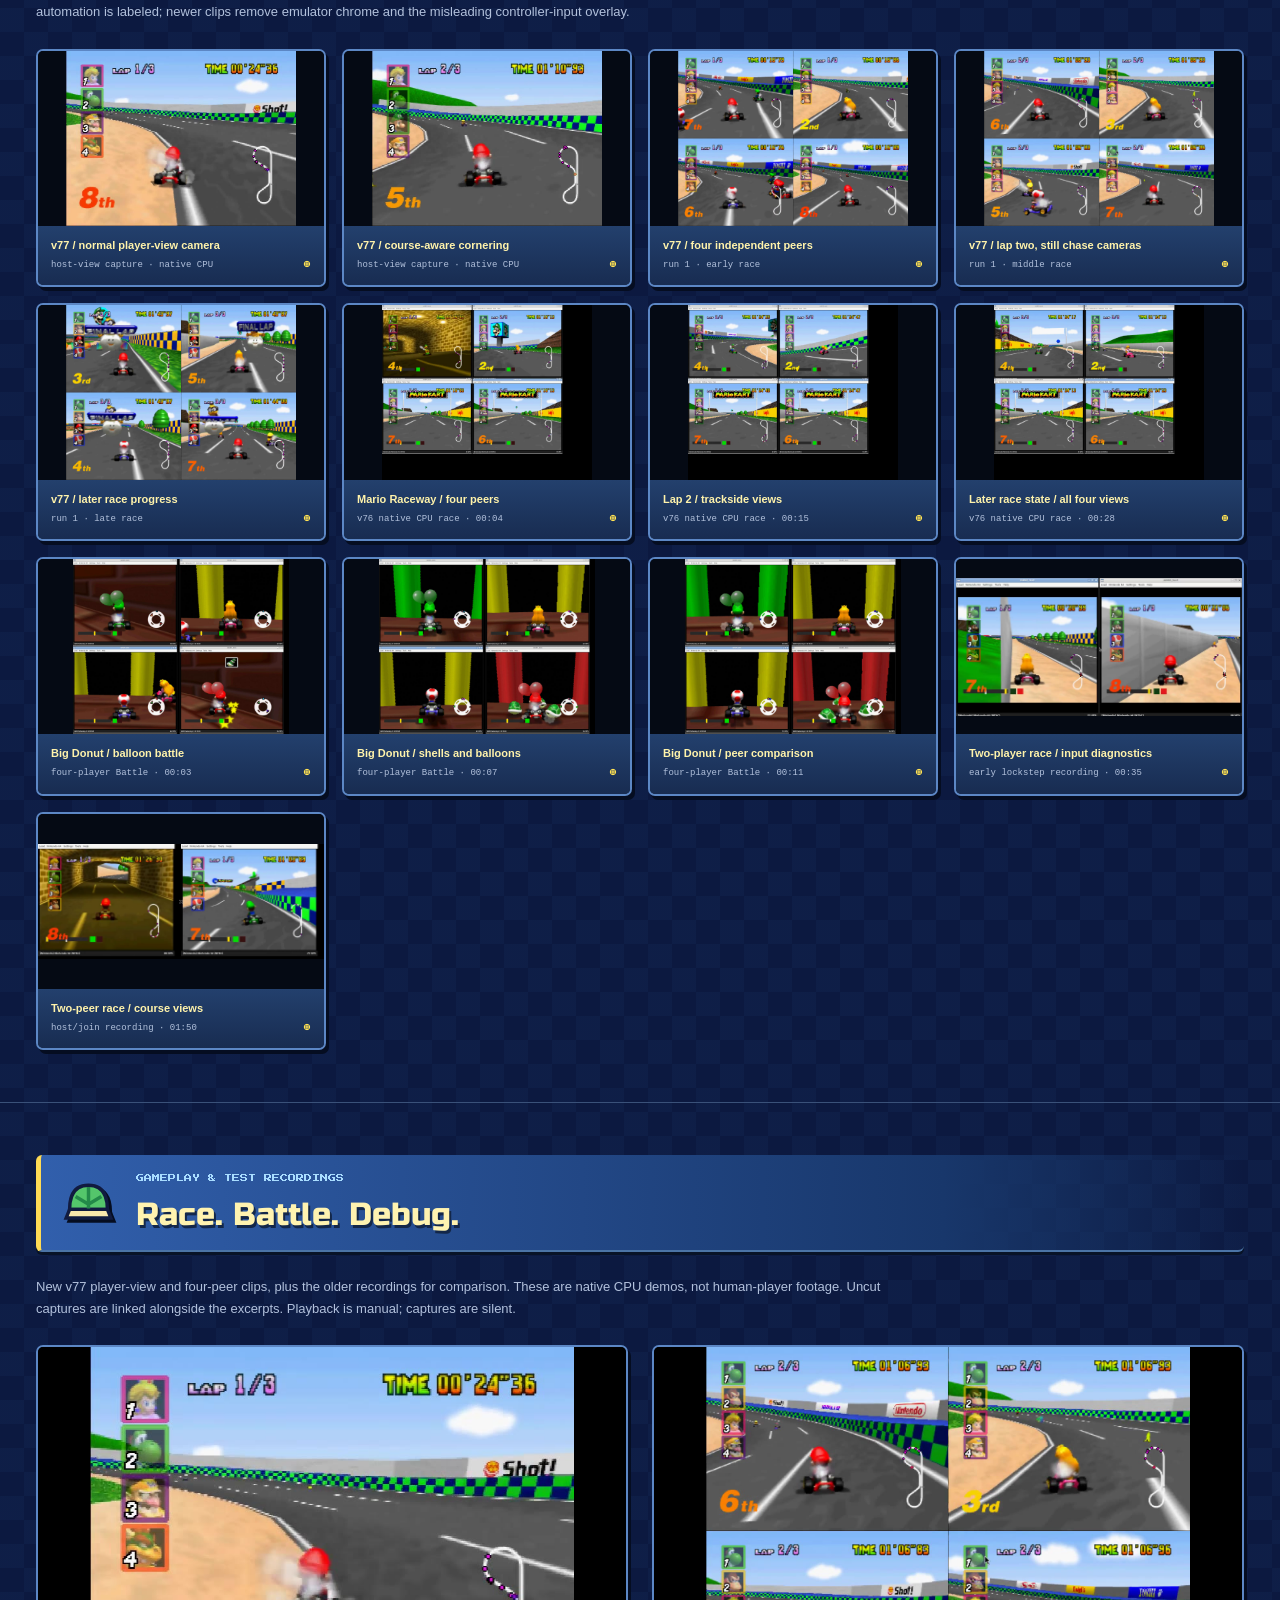
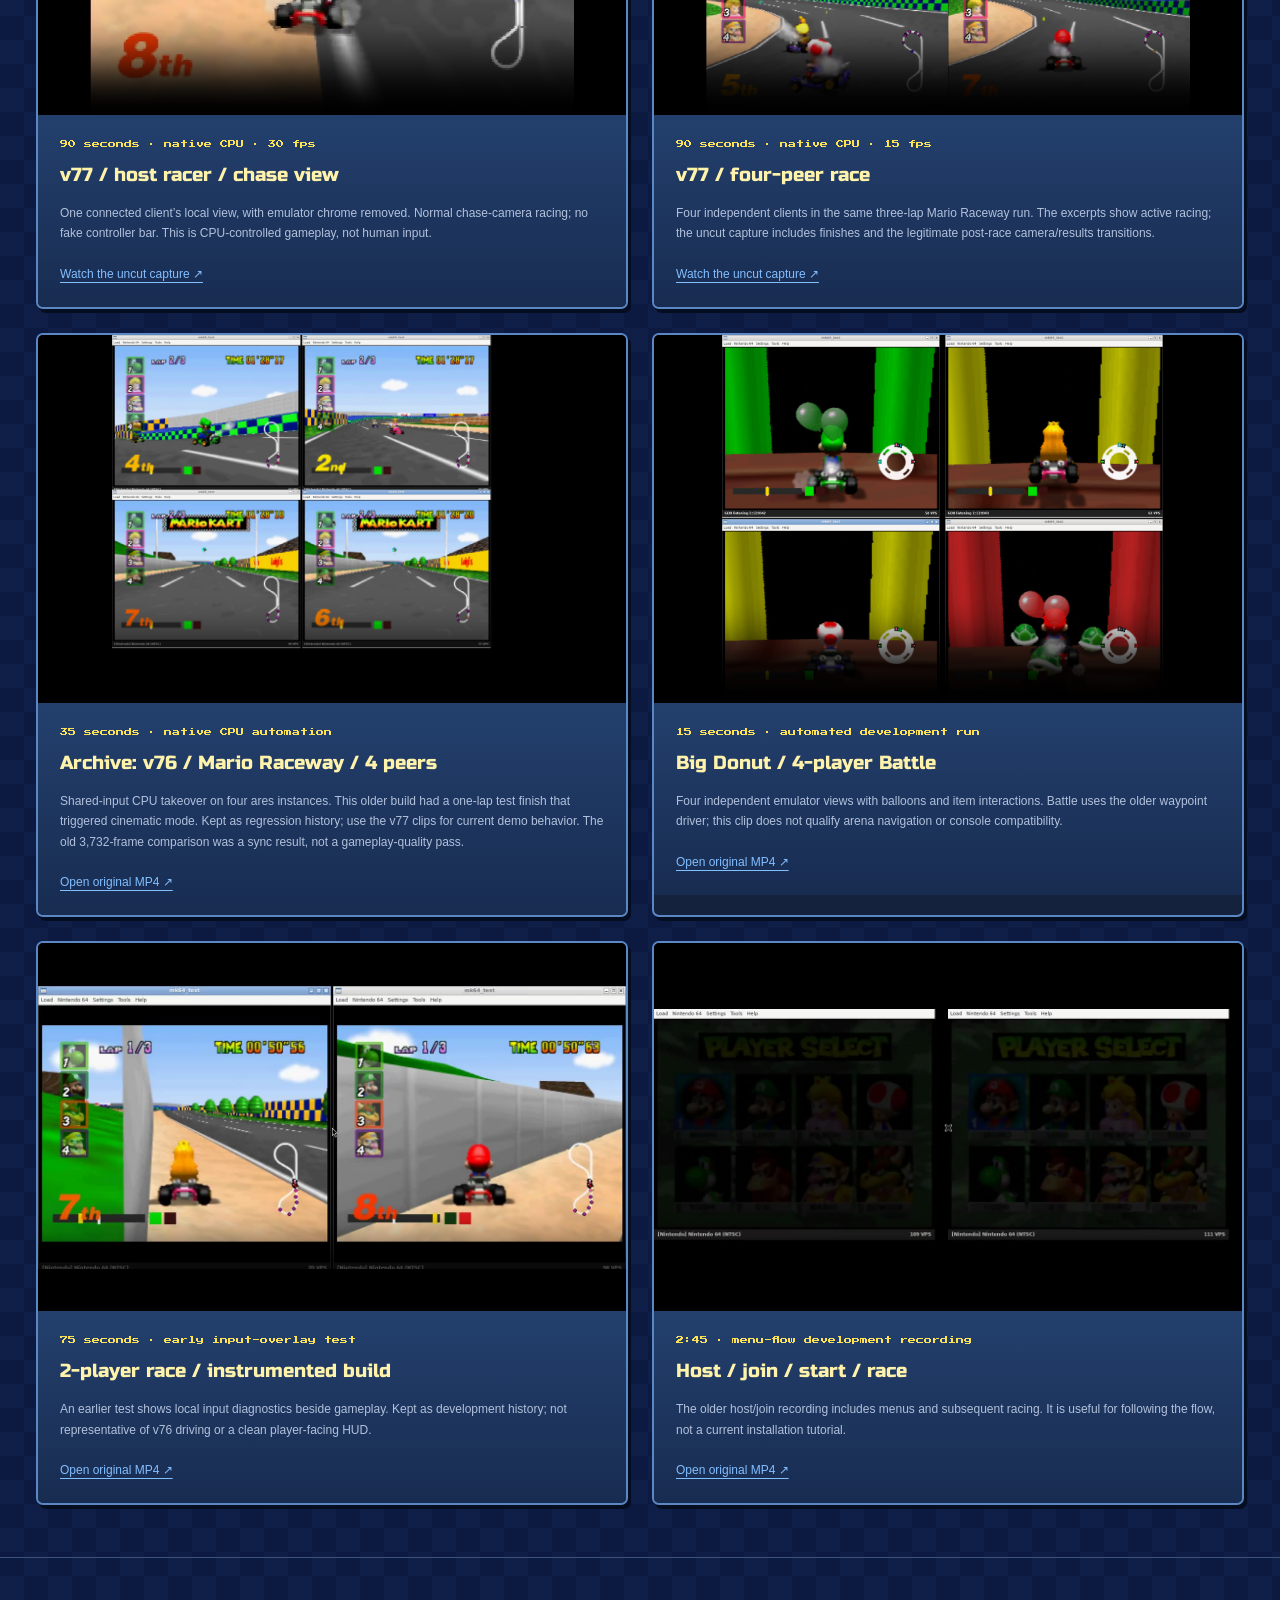
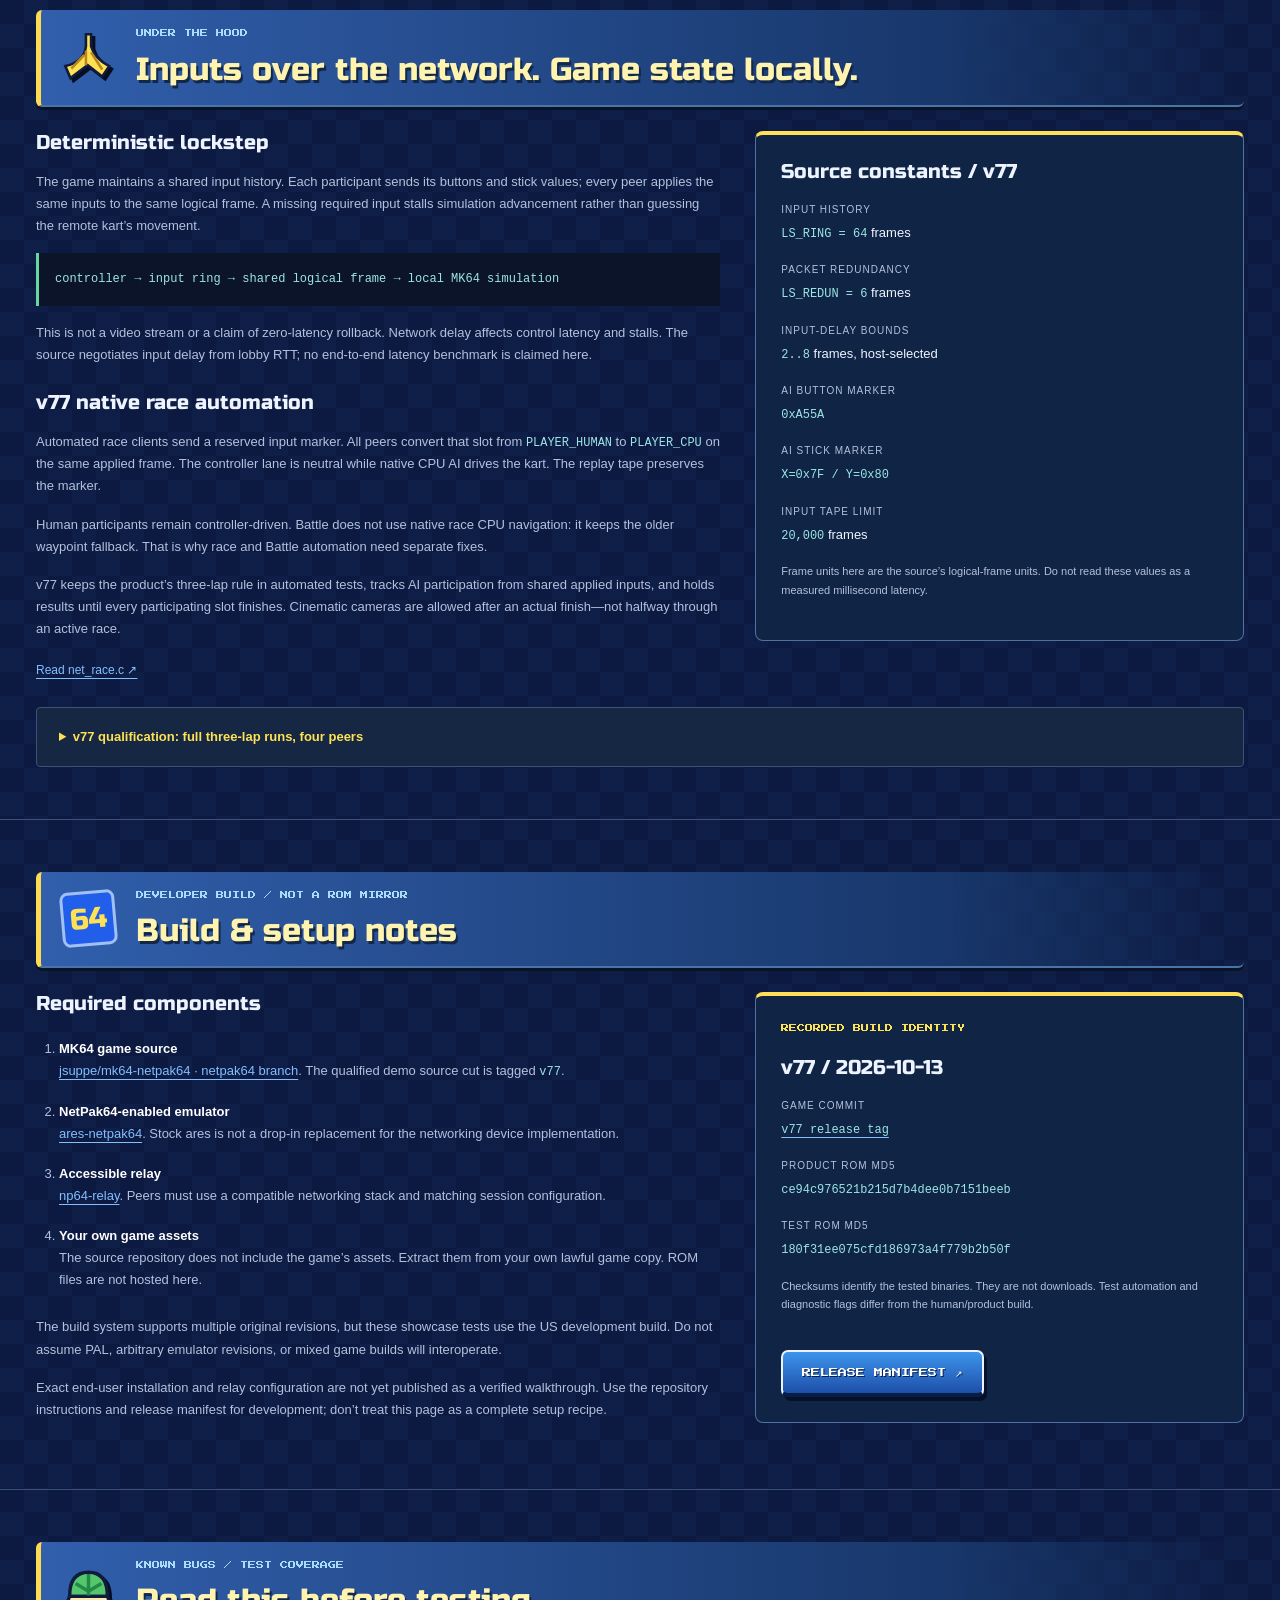
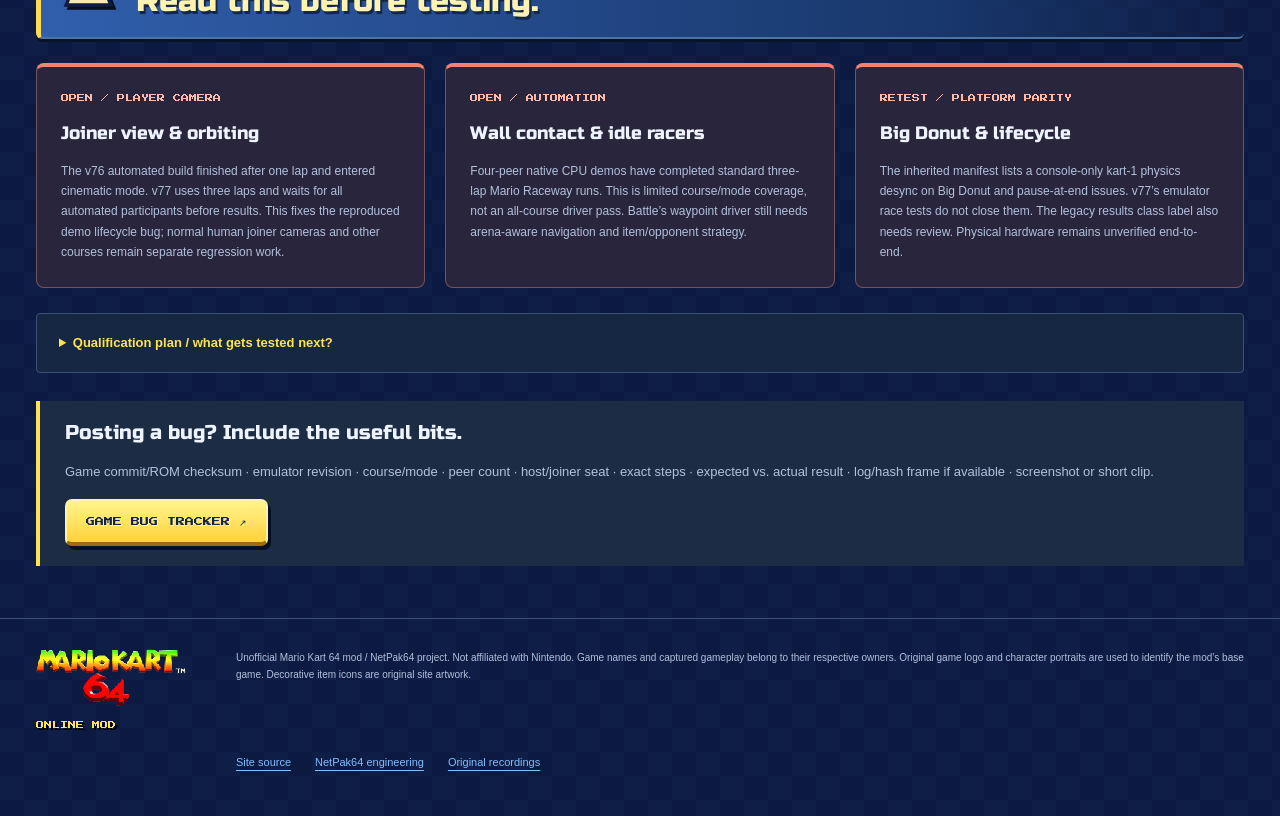
==== commit 3065045c: "feat: publish qualified v77 race footage and telemetry report" ====
--- a/index.html
+++ b/index.html
@@ -1,11 +1,11 @@
-<!doctype html><html lang="en"><head><meta charset="utf-8"><meta name="viewport" content="width=device-width,initial-scale=1"><meta name="theme-color" content="#245bcb"><meta name="description" content="MK64 Online: an experimental Mario Kart 64 network mod. v76 build notes, race and Battle recordings, screenshots, lockstep details, and known bugs."><meta property="og:title" content="Mario Kart 64 Online | NetPak64 mod"><meta property="og:description" content="v76 dev build. Screenshots, race and Battle videos, technical notes, and known bugs."><meta property="og:image" content="https://jsuppe.github.io/mk64-online/assets/screens/race-corner.jpg"><title>Mario Kart 64 Online — NetPak64 mod / v76</title><link rel="icon" href="assets/mark.svg"><link rel="stylesheet" href="assets/site.css"><script src="assets/site.js" defer></script></head><body><svg xmlns="http://www.w3.org/2000/svg" style="display:none" aria-hidden="true"><symbol id="shell" viewBox="0 0 64 64"><path d="M10 40Q10 12 32 12Q54 12 54 40Z" fill="#54c66b" stroke="#111b40" stroke-width="4"/><path d="M10 40h44l4 10H6z" fill="#f9e8ac" stroke="#111b40" stroke-width="4"/><path d="M32 14v25M17 25l15 9 15-9" fill="none" stroke="#238949" stroke-width="4"/></symbol><symbol id="mushroom" viewBox="0 0 64 64"><path d="M21 35h22v17q-11 9-22 0z" fill="#ffe5b5" stroke="#111b40" stroke-width="3"/><path d="M6 35Q8 6 32 6Q56 6 58 35q-26 13-52 0z" fill="#f2484d" stroke="#111b40" stroke-width="3"/><ellipse cx="32" cy="19" rx="9" ry="10" fill="white"/><ellipse cx="12" cy="30" rx="5" ry="7" fill="white"/><ellipse cx="52" cy="30" rx="5" ry="7" fill="white"/><path d="M27 43v6m10-6v6" stroke="#111b40" stroke-width="3"/></symbol><symbol id="star" viewBox="0 0 64 64"><path d="m32 4 9 18 20 3-15 15 4 21-18-10-18 10 4-21L3 25l20-3z" fill="#ffe253" stroke="#111b40" stroke-width="3"/><path d="M26 27v10m12-10v10" stroke="#111b40" stroke-width="4"/></symbol><symbol id="banana" viewBox="0 0 64 64"><path d="M35 5v14q4 14 21 23l-8 12-17-13L11 56 5 42q22-5 24-23V5z" fill="#ffe253" stroke="#111b40" stroke-width="3"/><path d="M29 24v17m6-15 13 20M27 29 12 45" fill="none" stroke="#bb871d" stroke-width="3"/></symbol></svg>
+<!doctype html><html lang="en"><head><meta charset="utf-8"><meta name="viewport" content="width=device-width,initial-scale=1"><meta name="theme-color" content="#245bcb"><meta name="description" content="MK64 Online: an experimental Mario Kart 64 network mod. v77 build notes, race and Battle recordings, screenshots, lockstep details, and known bugs."><meta property="og:title" content="Mario Kart 64 Online | NetPak64 mod"><meta property="og:description" content="v76 dev build. Screenshots, race and Battle videos, technical notes, and known bugs."><meta property="og:image" content="https://jsuppe.github.io/mk64-online/assets/screens/race-corner.jpg"><title>Mario Kart 64 Online — NetPak64 mod / v77</title><link rel="icon" href="assets/mark.svg"><link rel="stylesheet" href="assets/site.css"><script src="assets/site.js" defer></script></head><body><svg xmlns="http://www.w3.org/2000/svg" style="display:none" aria-hidden="true"><symbol id="shell" viewBox="0 0 64 64"><path d="M10 40Q10 12 32 12Q54 12 54 40Z" fill="#54c66b" stroke="#111b40" stroke-width="4"/><path d="M10 40h44l4 10H6z" fill="#f9e8ac" stroke="#111b40" stroke-width="4"/><path d="M32 14v25M17 25l15 9 15-9" fill="none" stroke="#238949" stroke-width="4"/></symbol><symbol id="mushroom" viewBox="0 0 64 64"><path d="M21 35h22v17q-11 9-22 0z" fill="#ffe5b5" stroke="#111b40" stroke-width="3"/><path d="M6 35Q8 6 32 6Q56 6 58 35q-26 13-52 0z" fill="#f2484d" stroke="#111b40" stroke-width="3"/><ellipse cx="32" cy="19" rx="9" ry="10" fill="white"/><ellipse cx="12" cy="30" rx="5" ry="7" fill="white"/><ellipse cx="52" cy="30" rx="5" ry="7" fill="white"/><path d="M27 43v6m10-6v6" stroke="#111b40" stroke-width="3"/></symbol><symbol id="star" viewBox="0 0 64 64"><path d="m32 4 9 18 20 3-15 15 4 21-18-10-18 10 4-21L3 25l20-3z" fill="#ffe253" stroke="#111b40" stroke-width="3"/><path d="M26 27v10m12-10v10" stroke="#111b40" stroke-width="4"/></symbol><symbol id="banana" viewBox="0 0 64 64"><path d="M35 5v14q4 14 21 23l-8 12-17-13L11 56 5 42q22-5 24-23V5z" fill="#ffe253" stroke="#111b40" stroke-width="3"/><path d="M29 24v17m6-15 13 20M27 29 12 45" fill="none" stroke="#bb871d" stroke-width="3"/></symbol></svg>
 <a class="skip" href="#main">Skip to content</a><header><a class="brand" href="#" aria-label="Mario Kart 64 Online home"><img src="assets/game/MK64InGameTitle.png" alt="Mario Kart 64"><span>ONLINE MOD</span></a><nav aria-label="Main"><a href="#features">Mod info</a><a href="#screens">Screenshots</a><a href="#videos">Videos</a><a href="#technical">Tech notes</a><a href="#build">Build / setup</a><a href="#bugs">Known bugs</a></nav><a class="source-link" href="https://github.com/jsuppe/mk64-netpak64/tree/netpak64">SOURCE ↗</a></header>
-<main id="main"><section class="hero"><div class="hero-copy"><p class="pixel-label">N64 MOD PROJECT / NETPAK64 / DEV BUILD v76</p><h1 class="game-logo"><img src="assets/game/MK64InGameTitle.png" alt="Mario Kart 64" width="251" height="96"><span class="online-banner">ONLINE / NETPAK64 MOD</span></h1><p class="intro">Online multiplayer for Mario Kart 64. Modified game code, a NetPak64-enabled ares build, and a UDP relay. Race and Battle mode are running in emulator tests.</p><p class="intro sub">This is a work-in-progress mod, not plug-and-play netplay. The current build still has driving, camera, and cross-platform bugs. Source, test footage, and build notes are below.</p><div class="actions"><a class="button yellow" href="#videos">WATCH GAMEPLAY</a><a class="button blue" href="#build">BUILD INFO</a></div></div><figure class="hero-screen"><img src="assets/screens/race-corner.jpg" alt="Four emulator instances running Mario Raceway in the v76 automated test"><figcaption><span>▶ MARIO RACEWAY / v76</span><span>4 EMULATORS · CPU AUTOMATION</span></figcaption></figure></section>
-<div class="roster"><span class="pixel-label">THE ORIGINAL ROSTER</span><div class="portrait-row"><figure><img src="assets/game/MK64_icon_Mario.png" alt="Mario" width="32" height="32"><figcaption>Mario</figcaption></figure><figure><img src="assets/game/MK64_icon_Luigi.png" alt="Luigi" width="32" height="32"><figcaption>Luigi</figcaption></figure><figure><img src="assets/game/MK64_icon_Peach.png" alt="Peach" width="32" height="32"><figcaption>Peach</figcaption></figure><figure><img src="assets/game/MK64_icon_Toad.png" alt="Toad" width="32" height="32"><figcaption>Toad</figcaption></figure><figure><img src="assets/game/MK64_icon_Yoshi.png" alt="Yoshi" width="32" height="32"><figcaption>Yoshi</figcaption></figure><figure><img src="assets/game/MK64_icon_DK.png" alt="Donkey Kong" width="32" height="32"><figcaption>DK</figcaption></figure><figure><img src="assets/game/MK64_icon_Wario.png" alt="Wario" width="32" height="32"><figcaption>Wario</figcaption></figure><figure><img src="assets/game/MK64_icon_Bowser.png" alt="Bowser" width="32" height="32"><figcaption>Bowser</figcaption></figure></div></div><div class="spec-strip"><span><b>v76</b> CURRENT DEV BUILD</span><span><b>2–4</b> PEERS IN SHOWCASE RUNS</span><span><b>RACE + BATTLE</b> TEST FOOTAGE</span><span><b>WIP</b> NOT A PUBLIC ROM DOWNLOAD</span></div>
+<main id="main"><section class="hero"><div class="hero-copy"><p class="pixel-label">N64 MOD PROJECT / NETPAK64 / DEV BUILD v77</p><h1 class="game-logo"><img src="assets/game/MK64InGameTitle.png" alt="Mario Kart 64" width="251" height="96"><span class="online-banner">ONLINE / NETPAK64 MOD</span></h1><p class="intro">Online multiplayer for Mario Kart 64. Modified game code, a NetPak64-enabled ares build, and a UDP relay. Race and Battle mode are running in emulator tests.</p><p class="intro sub">This is a work-in-progress mod, not plug-and-play netplay. v77 fixes the automated demo’s premature finish/cinematic transition. The new footage uses normal chase views through three-lap races. Other courses, Battle automation, and console parity still need work.</p><div class="actions"><a class="button yellow" href="#videos">WATCH GAMEPLAY</a><a class="button blue" href="#build">BUILD INFO</a></div></div><figure class="hero-screen"><video controls playsinline preload="none" poster="assets/screens/v77-player-view.jpg" aria-label="v77 automated host racer in a normal chase-camera view"><source src="https://github.com/jsuppe/netpak64/releases/download/showcase-v77/netpak64-v77-player-view.mp4" type="video/mp4"><a href="https://github.com/jsuppe/netpak64/releases/download/showcase-v77/netpak64-v77-player-view.mp4">Open gameplay video.</a></video><figcaption><span>▶ MARIO RACEWAY / v77</span><span>NATIVE CPU DEMO · 30 FPS</span></figcaption></figure></section>
+<div class="roster"><span class="pixel-label">THE ORIGINAL ROSTER</span><div class="portrait-row"><figure><img src="assets/game/MK64_icon_Mario.png" alt="Mario" width="32" height="32"><figcaption>Mario</figcaption></figure><figure><img src="assets/game/MK64_icon_Luigi.png" alt="Luigi" width="32" height="32"><figcaption>Luigi</figcaption></figure><figure><img src="assets/game/MK64_icon_Peach.png" alt="Peach" width="32" height="32"><figcaption>Peach</figcaption></figure><figure><img src="assets/game/MK64_icon_Toad.png" alt="Toad" width="32" height="32"><figcaption>Toad</figcaption></figure><figure><img src="assets/game/MK64_icon_Yoshi.png" alt="Yoshi" width="32" height="32"><figcaption>Yoshi</figcaption></figure><figure><img src="assets/game/MK64_icon_DK.png" alt="Donkey Kong" width="32" height="32"><figcaption>DK</figcaption></figure><figure><img src="assets/game/MK64_icon_Wario.png" alt="Wario" width="32" height="32"><figcaption>Wario</figcaption></figure><figure><img src="assets/game/MK64_icon_Bowser.png" alt="Bowser" width="32" height="32"><figcaption>Bowser</figcaption></figure></div></div><div class="spec-strip"><span><b>v77</b> CURRENT DEV BUILD</span><span><b>2–4</b> PEERS IN SHOWCASE RUNS</span><span><b>RACE + BATTLE</b> TEST FOOTAGE</span><span><b>WIP</b> NOT A PUBLIC ROM DOWNLOAD</span></div>
 <section id="features"><div class="section-title"><svg class="item-icon" aria-hidden="true"><use href="#mushroom"/></svg><div><p class="pixel-label">MOD OVERVIEW</p><h2>What’s in this build?</h2></div></div><div class="feature-grid"><article><h3>Online menu & rooms</h3><p>Host a room, join by code, or find public rooms. Player names and lobby presence are shown in-game; the host starts the session. Peers need compatible builds.</p></article><article><h3>Shared race simulation</h3><p>Peers exchange controller inputs and run the simulation locally. The showcased race tests use two or four separate emulator instances—not four views from one emulator.</p></article><article><h3>Balloon Battle</h3><p>Big Donut has four-peer development footage. Block Fort, Double Deck, and Skyscraper are in the qualification plan; there is no all-arena pass yet.</p></article><article><h3>Replay & diagnostics</h3><p>The development code records applied inputs and simulation hashes. Spectator/replay camera controls exist in the source; their presence is not a blanket player-experience sign-off.</p></article></div></section>
-<section id="screens"><div class="section-title"><svg class="item-icon" aria-hidden="true"><use href="#star"/></svg><div><p class="pixel-label">SCREENSHOT GALLERY / CLICK TO ENLARGE</p><h2>Captured from the mod.</h2></div></div><p class="section-note">Actual frames from the public development recordings. No mock game scenes. The four-view images include emulator chrome and test overlays; camera and driving defects are still open.</p><div class="gallery"><button class="shot" data-full="assets/screens/race-grid.jpg" data-caption="Mario Raceway / four peers — v76 native CPU race · 00:04"><img src="assets/screens/race-grid.jpg" alt="Mario Raceway / four peers" loading="lazy" width="1200" height="1000"><span><strong>Mario Raceway / four peers</strong><small>v76 native CPU race · 00:04 <b aria-hidden="true">⊕</b></small></span></button><button class="shot" data-full="assets/screens/race-corner.jpg" data-caption="Lap 2 / trackside views — v76 native CPU race · 00:15"><img src="assets/screens/race-corner.jpg" alt="Lap 2 / trackside views" loading="lazy" width="1200" height="1000"><span><strong>Lap 2 / trackside views</strong><small>v76 native CPU race · 00:15 <b aria-hidden="true">⊕</b></small></span></button><button class="shot" data-full="assets/screens/race-lap.jpg" data-caption="Later race state / all four views — v76 native CPU race · 00:28"><img src="assets/screens/race-lap.jpg" alt="Later race state / all four views" loading="lazy" width="1200" height="1000"><span><strong>Later race state / all four views</strong><small>v76 native CPU race · 00:28 <b aria-hidden="true">⊕</b></small></span></button><button class="shot" data-full="assets/screens/battle-start.jpg" data-caption="Big Donut / balloon battle — four-player Battle · 00:03"><img src="assets/screens/battle-start.jpg" alt="Big Donut / balloon battle" loading="lazy" width="1200" height="1000"><span><strong>Big Donut / balloon battle</strong><small>four-player Battle · 00:03 <b aria-hidden="true">⊕</b></small></span></button><button class="shot" data-full="assets/screens/battle-arena.jpg" data-caption="Big Donut / shells and balloons — four-player Battle · 00:07"><img src="assets/screens/battle-arena.jpg" alt="Big Donut / shells and balloons" loading="lazy" width="1200" height="1000"><span><strong>Big Donut / shells and balloons</strong><small>four-player Battle · 00:07 <b aria-hidden="true">⊕</b></small></span></button><button class="shot" data-full="assets/screens/battle-action.jpg" data-caption="Big Donut / peer comparison — four-player Battle · 00:11"><img src="assets/screens/battle-action.jpg" alt="Big Donut / peer comparison" loading="lazy" width="1200" height="1000"><span><strong>Big Donut / peer comparison</strong><small>four-player Battle · 00:11 <b aria-hidden="true">⊕</b></small></span></button><button class="shot" data-full="assets/screens/lockstep-hud.jpg" data-caption="Two-player race / input diagnostics — early lockstep recording · 00:35"><img src="assets/screens/lockstep-hud.jpg" alt="Two-player race / input diagnostics" loading="lazy" width="1200" height="1000"><span><strong>Two-player race / input diagnostics</strong><small>early lockstep recording · 00:35 <b aria-hidden="true">⊕</b></small></span></button><button class="shot" data-full="assets/screens/lobby-menu.jpg" data-caption="Two-peer race / course views — host/join recording · 01:50"><img src="assets/screens/lobby-menu.jpg" alt="Two-peer race / course views" loading="lazy" width="1200" height="1000"><span><strong>Two-peer race / course views</strong><small>host/join recording · 01:50 <b aria-hidden="true">⊕</b></small></span></button></div></section>
-<section id="videos"><div class="section-title"><svg class="item-icon" aria-hidden="true"><use href="#shell"/></svg><div><p class="pixel-label">GAMEPLAY & TEST RECORDINGS</p><h2>Race. Battle. Debug.</h2></div></div><p class="section-note">All four original recordings, with build context. These are test runs—not trailers edited to imply the mod is finished. Playback is manual; no autoplay audio.</p><div class="video-grid"><article class="video-card"><video controls playsinline preload="none" poster="assets/v76-native-ai-race.jpg" aria-label="v76 / Mario Raceway / 4 peers"><source src="https://github.com/jsuppe/netpak64/releases/download/showcase-2026-10-12/netpak64-v76-native-ai-race.mp4" type="video/mp4">Video unavailable. <a href="https://github.com/jsuppe/netpak64/releases/download/showcase-2026-10-12/netpak64-v76-native-ai-race.mp4">Open MP4.</a></video><div><span class="pixel-label">35 seconds · native CPU automation</span><h3>v76 / Mario Raceway / 4 peers</h3><p>Shared-input CPU takeover on four ares instances. Known wall-contact, idle-driver, and chase-camera problems. The 3,732-frame comparison is a sync result, not a gameplay-quality pass.</p><a href="https://github.com/jsuppe/netpak64/releases/download/showcase-2026-10-12/netpak64-v76-native-ai-race.mp4">Open original MP4 ↗</a></div></article><article class="video-card"><video controls playsinline preload="none" poster="assets/four-player-battle.jpg" aria-label="Big Donut / 4-player Battle"><source src="https://github.com/jsuppe/netpak64/releases/download/showcase-2026-10-12/netpak64-four-player-battle.mp4" type="video/mp4">Video unavailable. <a href="https://github.com/jsuppe/netpak64/releases/download/showcase-2026-10-12/netpak64-four-player-battle.mp4">Open MP4.</a></video><div><span class="pixel-label">15 seconds · automated development run</span><h3>Big Donut / 4-player Battle</h3><p>Four independent emulator views with balloons and item interactions. Battle uses the older waypoint driver; this clip does not qualify arena navigation or console compatibility.</p><a href="https://github.com/jsuppe/netpak64/releases/download/showcase-2026-10-12/netpak64-four-player-battle.mp4">Open original MP4 ↗</a></div></article><article class="video-card"><video controls playsinline preload="none" poster="assets/two-player-race.jpg" aria-label="2-player race / instrumented build"><source src="https://github.com/jsuppe/netpak64/releases/download/showcase-2026-10-12/netpak64-two-player-lockstep.mp4" type="video/mp4">Video unavailable. <a href="https://github.com/jsuppe/netpak64/releases/download/showcase-2026-10-12/netpak64-two-player-lockstep.mp4">Open MP4.</a></video><div><span class="pixel-label">75 seconds · early input-overlay test</span><h3>2-player race / instrumented build</h3><p>An earlier test shows local input diagnostics beside gameplay. Kept as development history; not representative of v76 driving or a clean player-facing HUD.</p><a href="https://github.com/jsuppe/netpak64/releases/download/showcase-2026-10-12/netpak64-two-player-lockstep.mp4">Open original MP4 ↗</a></div></article><article class="video-card"><video controls playsinline preload="none" poster="assets/lobby-flow.jpg" aria-label="Host / join / start / race"><source src="https://github.com/jsuppe/netpak64/releases/download/showcase-2026-10-12/netpak64-lobby-flow.mp4" type="video/mp4">Video unavailable. <a href="https://github.com/jsuppe/netpak64/releases/download/showcase-2026-10-12/netpak64-lobby-flow.mp4">Open MP4.</a></video><div><span class="pixel-label">2:45 · menu-flow development recording</span><h3>Host / join / start / race</h3><p>The older host/join recording includes menus and subsequent racing. It is useful for following the flow, not a current installation tutorial.</p><a href="https://github.com/jsuppe/netpak64/releases/download/showcase-2026-10-12/netpak64-lobby-flow.mp4">Open original MP4 ↗</a></div></article></div></section>
-<section id="technical"><div class="section-title"><svg class="item-icon" aria-hidden="true"><use href="#banana"/></svg><div><p class="pixel-label">UNDER THE HOOD</p><h2>Inputs over the network. Game state locally.</h2></div></div><div class="tech-layout"><div><h3>Deterministic lockstep</h3><p>The game maintains a shared input history. Each participant sends its buttons and stick values; every peer applies the same inputs to the same logical frame. A missing required input stalls simulation advancement rather than guessing the remote kart’s movement.</p><div class="code-line">controller → input ring → shared logical frame → local MK64 simulation</div><p>This is not a video stream or a claim of zero-latency rollback. Network delay affects control latency and stalls. The source negotiates input delay from lobby RTT; no end-to-end latency benchmark is claimed here.</p><h3>v76 native race automation</h3><p>Automated race clients send a reserved input marker. All peers convert that slot from <code>PLAYER_HUMAN</code> to <code>PLAYER_CPU</code> on the same applied frame. The controller lane is neutral while native CPU AI drives the kart. The replay tape preserves the marker.</p><p>Human participants remain controller-driven. Battle does not use native race CPU navigation: it keeps the older waypoint fallback. That is why race and Battle automation need separate fixes.</p><a class="text-link" href="https://github.com/jsuppe/mk64-netpak64/blob/netpak64/src/net_race.c">Read net_race.c ↗</a></div><aside class="tech-panel"><h3>Source constants / v76</h3><dl><dt>Input history</dt><dd><code>LS_RING = 64</code> frames</dd><dt>Packet redundancy</dt><dd><code>LS_REDUN = 6</code> frames</dd><dt>Input-delay bounds</dt><dd><code>2..8</code> frames, host-selected</dd><dt>AI button marker</dt><dd><code>0xA55A</code></dd><dt>AI stick marker</dt><dd><code>X=0x7F / Y=0x80</code></dd><dt>Input tape limit</dt><dd><code>20,000</code> frames</dd></dl><p>Frame units here are the source’s logical-frame units. Do not read these values as a measured millisecond latency.</p></aside></div><details><summary>Test result: 3,732 shared frames, zero divergence</summary><p>The v76 Mario Raceway four-instance run compared frames 0–3731 without divergence. It does not establish all-course compatibility, a complete-race quality pass, correct local cameras, or console parity. The user’s later visual review reported wall contact, stalled drivers, and orbiting cameras.</p></details></section>
-<section id="build"><div class="section-title"><span class="number-icon">64</span><div><p class="pixel-label">DEVELOPER BUILD / NOT A ROM MIRROR</p><h2>Build & setup notes</h2></div></div><div class="build-layout"><div><h3>Required components</h3><ol class="requirements"><li><b>MK64 game source</b><br><a href="https://github.com/jsuppe/mk64-netpak64/tree/netpak64">jsuppe/mk64-netpak64 · netpak64 branch</a>. The recorded v76 source cut is tagged <code>v76</code>.</li><li><b>NetPak64-enabled emulator</b><br><a href="https://github.com/jsuppe/ares-netpak64">ares-netpak64</a>. Stock ares is not a drop-in replacement for the networking device implementation.</li><li><b>Accessible relay</b><br><a href="https://github.com/jsuppe/np64-relay">np64-relay</a>. Peers must use a compatible networking stack and matching session configuration.</li><li><b>Your own game assets</b><br>The source repository does not include the game’s assets. Extract them from your own lawful game copy. ROM files are not hosted here.</li></ol><p>The build system supports multiple original revisions, but these showcase tests use the US development build. Do not assume PAL, arbitrary emulator revisions, or mixed game builds will interoperate.</p><p>Exact end-user installation and relay configuration are not yet published as a verified walkthrough. Use the repository instructions and release manifest for development; don’t treat this page as a complete setup recipe.</p></div><aside class="build-panel"><span class="pixel-label">RECORDED BUILD IDENTITY</span><h3>v76 / 2026-10-13</h3><dl><dt>Game commit</dt><dd><a href="https://github.com/jsuppe/mk64-netpak64/commit/544147a8af77fd077a471346d90b2b45a3b97426"><code>544147a8a</code></a></dd><dt>Product ROM MD5</dt><dd><code>c63a942ba1e87775965a55a071132154</code></dd><dt>Test ROM MD5</dt><dd><code>47b2b6b56d1934c48408dbbca109cd5e</code></dd></dl><p>Checksums identify the tested binaries. They are not downloads. Test automation and diagnostic flags differ from the human/product build.</p><a class="button blue" href="https://github.com/jsuppe/mk64-netpak64/blob/netpak64/RELEASES.md">RELEASE MANIFEST ↗</a></aside></div></section>
-<section id="bugs"><div class="section-title"><svg class="item-icon" aria-hidden="true"><use href="#shell"/></svg><div><p class="pixel-label">KNOWN BUGS / TEST COVERAGE</p><h2>Read this before testing.</h2></div></div><div class="bug-grid"><article><span class="bug-label">OPEN / PLAYER CAMERA</span><h3>Joiner view & orbiting</h3><p>Four-view footage shows camera movement unlike a normal active-player chase view. Earlier revisions attempted pan-rate and local-camera isolation fixes. Those release notes are history, not proof the current view is correct.</p></article><article><span class="bug-label">OPEN / AUTOMATION</span><h3>Wall contact & idle racers</h3><p>Native CPU takeover has not passed gameplay qualification. Repeated collisions and non-progress still need reproduction. Battle’s waypoint driver needs arena-aware navigation and item/opponent strategy.</p></article><article><span class="bug-label">RETEST / PLATFORM PARITY</span><h3>Big Donut & lifecycle</h3><p>The inherited v75 manifest lists a console-only kart-1 physics desync on Big Donut and pause-at-end issues. v76’s emulator hash result does not close them. Physical hardware remains unverified end-to-end.</p></article></div><details><summary>Qualification plan / what gets tested next?</summary><p>First: reproduce the orbit and driving failures against human-controlled product runs. Then validate the local chase camera for every seat, complete standard-length Mario Raceway races, stress traffic/branches/rescue, and expand to all 16 race courses and four Battle arenas.</p><p>Full scenarios also cover items, forced recovery, mixed human/automated seats, pause/resume, results/rematch, and supported leave/drop behavior. Driving, camera, simulation, and media each get a separate verdict.</p><a href="docs/MK64-DRIVING-AUTOMATION-PLAN.md">Full driving automation project plan ↗</a></details><div class="report"><h3>Posting a bug? Include the useful bits.</h3><p>Game commit/ROM checksum · emulator revision · course/mode · peer count · host/joiner seat · exact steps · expected vs. actual result · log/hash frame if available · screenshot or short clip.</p><a class="button yellow" href="https://github.com/jsuppe/mk64-netpak64/issues">GAME BUG TRACKER ↗</a></div></section>
+<section id="screens"><div class="section-title"><svg class="item-icon" aria-hidden="true"><use href="#star"/></svg><div><p class="pixel-label">SCREENSHOT GALLERY / CLICK TO ENLARGE</p><h2>Captured from the mod.</h2></div></div><p class="section-note">Actual frames from the public development recordings. No mock game scenes. The new v77 frames are followed by archived test captures. CPU automation is labeled; newer clips remove emulator chrome and the misleading controller-input overlay.</p><div class="gallery"><button class="shot" data-full="assets/screens/v77-player-view.jpg" data-caption="v77 / normal player-view camera — host-view capture · native CPU"><img src="assets/screens/v77-player-view.jpg" alt="v77 / normal player-view camera" loading="lazy"><span><strong>v77 / normal player-view camera</strong><small>host-view capture · native CPU <b aria-hidden="true">⊕</b></small></span></button><button class="shot" data-full="assets/screens/v77-player-corner.jpg" data-caption="v77 / course-aware cornering — host-view capture · native CPU"><img src="assets/screens/v77-player-corner.jpg" alt="v77 / course-aware cornering" loading="lazy"><span><strong>v77 / course-aware cornering</strong><small>host-view capture · native CPU <b aria-hidden="true">⊕</b></small></span></button><button class="shot" data-full="assets/screens/v77-four-peer-early.jpg" data-caption="v77 / four independent peers — run 1 · early race"><img src="assets/screens/v77-four-peer-early.jpg" alt="v77 / four independent peers" loading="lazy"><span><strong>v77 / four independent peers</strong><small>run 1 · early race <b aria-hidden="true">⊕</b></small></span></button><button class="shot" data-full="assets/screens/v77-four-peer-lap2.jpg" data-caption="v77 / lap two, still chase cameras — run 1 · middle race"><img src="assets/screens/v77-four-peer-lap2.jpg" alt="v77 / lap two, still chase cameras" loading="lazy"><span><strong>v77 / lap two, still chase cameras</strong><small>run 1 · middle race <b aria-hidden="true">⊕</b></small></span></button><button class="shot" data-full="assets/screens/v77-four-peer-late.jpg" data-caption="v77 / later race progress — run 1 · late race"><img src="assets/screens/v77-four-peer-late.jpg" alt="v77 / later race progress" loading="lazy"><span><strong>v77 / later race progress</strong><small>run 1 · late race <b aria-hidden="true">⊕</b></small></span></button><button class="shot" data-full="assets/screens/race-grid.jpg" data-caption="Mario Raceway / four peers — v76 native CPU race · 00:04"><img src="assets/screens/race-grid.jpg" alt="Mario Raceway / four peers" loading="lazy" width="1200" height="1000"><span><strong>Mario Raceway / four peers</strong><small>v76 native CPU race · 00:04 <b aria-hidden="true">⊕</b></small></span></button><button class="shot" data-full="assets/screens/race-corner.jpg" data-caption="Lap 2 / trackside views — v76 native CPU race · 00:15"><img src="assets/screens/race-corner.jpg" alt="Lap 2 / trackside views" loading="lazy" width="1200" height="1000"><span><strong>Lap 2 / trackside views</strong><small>v76 native CPU race · 00:15 <b aria-hidden="true">⊕</b></small></span></button><button class="shot" data-full="assets/screens/race-lap.jpg" data-caption="Later race state / all four views — v76 native CPU race · 00:28"><img src="assets/screens/race-lap.jpg" alt="Later race state / all four views" loading="lazy" width="1200" height="1000"><span><strong>Later race state / all four views</strong><small>v76 native CPU race · 00:28 <b aria-hidden="true">⊕</b></small></span></button><button class="shot" data-full="assets/screens/battle-start.jpg" data-caption="Big Donut / balloon battle — four-player Battle · 00:03"><img src="assets/screens/battle-start.jpg" alt="Big Donut / balloon battle" loading="lazy" width="1200" height="1000"><span><strong>Big Donut / balloon battle</strong><small>four-player Battle · 00:03 <b aria-hidden="true">⊕</b></small></span></button><button class="shot" data-full="assets/screens/battle-arena.jpg" data-caption="Big Donut / shells and balloons — four-player Battle · 00:07"><img src="assets/screens/battle-arena.jpg" alt="Big Donut / shells and balloons" loading="lazy" width="1200" height="1000"><span><strong>Big Donut / shells and balloons</strong><small>four-player Battle · 00:07 <b aria-hidden="true">⊕</b></small></span></button><button class="shot" data-full="assets/screens/battle-action.jpg" data-caption="Big Donut / peer comparison — four-player Battle · 00:11"><img src="assets/screens/battle-action.jpg" alt="Big Donut / peer comparison" loading="lazy" width="1200" height="1000"><span><strong>Big Donut / peer comparison</strong><small>four-player Battle · 00:11 <b aria-hidden="true">⊕</b></small></span></button><button class="shot" data-full="assets/screens/lockstep-hud.jpg" data-caption="Two-player race / input diagnostics — early lockstep recording · 00:35"><img src="assets/screens/lockstep-hud.jpg" alt="Two-player race / input diagnostics" loading="lazy" width="1200" height="1000"><span><strong>Two-player race / input diagnostics</strong><small>early lockstep recording · 00:35 <b aria-hidden="true">⊕</b></small></span></button><button class="shot" data-full="assets/screens/lobby-menu.jpg" data-caption="Two-peer race / course views — host/join recording · 01:50"><img src="assets/screens/lobby-menu.jpg" alt="Two-peer race / course views" loading="lazy" width="1200" height="1000"><span><strong>Two-peer race / course views</strong><small>host/join recording · 01:50 <b aria-hidden="true">⊕</b></small></span></button></div></section>
+<section id="videos"><div class="section-title"><svg class="item-icon" aria-hidden="true"><use href="#shell"/></svg><div><p class="pixel-label">GAMEPLAY & TEST RECORDINGS</p><h2>Race. Battle. Debug.</h2></div></div><p class="section-note">New v77 player-view and four-peer clips, plus the older recordings for comparison. These are native CPU demos, not human-player footage. Uncut captures are linked alongside the excerpts. Playback is manual; captures are silent.</p><div class="video-grid"><article class="video-card"><video controls playsinline preload="none" poster="assets/screens/v77-player-view.jpg" aria-label="v77 / host racer / chase view"><source src="https://github.com/jsuppe/netpak64/releases/download/showcase-v77/netpak64-v77-player-view.mp4" type="video/mp4"><a href="https://github.com/jsuppe/netpak64/releases/download/showcase-v77/netpak64-v77-player-view.mp4">Open MP4.</a></video><div><span class="pixel-label">90 seconds · native CPU · 30 fps</span><h3>v77 / host racer / chase view</h3><p>One connected client’s local view, with emulator chrome removed. Normal chase-camera racing; no fake controller bar. This is CPU-controlled gameplay, not human input.</p><a href="https://github.com/jsuppe/netpak64/releases/download/showcase-v77/netpak64-v77-player-view-full.mp4">Watch the uncut capture ↗</a></div></article><article class="video-card"><video controls playsinline preload="none" poster="assets/screens/v77-four-peer-lap2.jpg" aria-label="v77 / four-peer race"><source src="https://github.com/jsuppe/netpak64/releases/download/showcase-v77/netpak64-v77-four-peer-race.mp4" type="video/mp4"><a href="https://github.com/jsuppe/netpak64/releases/download/showcase-v77/netpak64-v77-four-peer-race.mp4">Open MP4.</a></video><div><span class="pixel-label">90 seconds · native CPU · 15 fps</span><h3>v77 / four-peer race</h3><p>Four independent clients in the same three-lap Mario Raceway run. The excerpts show active racing; the uncut capture includes finishes and the legitimate post-race camera/results transitions.</p><a href="https://github.com/jsuppe/netpak64/releases/download/showcase-v77/netpak64-v77-four-peer-full.mp4">Watch the uncut capture ↗</a></div></article><article class="video-card"><video controls playsinline preload="none" poster="assets/v76-native-ai-race.jpg" aria-label="Archive: v76 / Mario Raceway / 4 peers"><source src="https://github.com/jsuppe/netpak64/releases/download/showcase-2026-10-12/netpak64-v76-native-ai-race.mp4" type="video/mp4">Video unavailable. <a href="https://github.com/jsuppe/netpak64/releases/download/showcase-2026-10-12/netpak64-v76-native-ai-race.mp4">Open MP4.</a></video><div><span class="pixel-label">35 seconds · native CPU automation</span><h3>Archive: v76 / Mario Raceway / 4 peers</h3><p>Shared-input CPU takeover on four ares instances. This older build had a one-lap test finish that triggered cinematic mode. Kept as regression history; use the v77 clips for current demo behavior. The old 3,732-frame comparison was a sync result, not a gameplay-quality pass.</p><a href="https://github.com/jsuppe/netpak64/releases/download/showcase-2026-10-12/netpak64-v76-native-ai-race.mp4">Open original MP4 ↗</a></div></article><article class="video-card"><video controls playsinline preload="none" poster="assets/four-player-battle.jpg" aria-label="Big Donut / 4-player Battle"><source src="https://github.com/jsuppe/netpak64/releases/download/showcase-2026-10-12/netpak64-four-player-battle.mp4" type="video/mp4">Video unavailable. <a href="https://github.com/jsuppe/netpak64/releases/download/showcase-2026-10-12/netpak64-four-player-battle.mp4">Open MP4.</a></video><div><span class="pixel-label">15 seconds · automated development run</span><h3>Big Donut / 4-player Battle</h3><p>Four independent emulator views with balloons and item interactions. Battle uses the older waypoint driver; this clip does not qualify arena navigation or console compatibility.</p><a href="https://github.com/jsuppe/netpak64/releases/download/showcase-2026-10-12/netpak64-four-player-battle.mp4">Open original MP4 ↗</a></div></article><article class="video-card"><video controls playsinline preload="none" poster="assets/two-player-race.jpg" aria-label="2-player race / instrumented build"><source src="https://github.com/jsuppe/netpak64/releases/download/showcase-2026-10-12/netpak64-two-player-lockstep.mp4" type="video/mp4">Video unavailable. <a href="https://github.com/jsuppe/netpak64/releases/download/showcase-2026-10-12/netpak64-two-player-lockstep.mp4">Open MP4.</a></video><div><span class="pixel-label">75 seconds · early input-overlay test</span><h3>2-player race / instrumented build</h3><p>An earlier test shows local input diagnostics beside gameplay. Kept as development history; not representative of v76 driving or a clean player-facing HUD.</p><a href="https://github.com/jsuppe/netpak64/releases/download/showcase-2026-10-12/netpak64-two-player-lockstep.mp4">Open original MP4 ↗</a></div></article><article class="video-card"><video controls playsinline preload="none" poster="assets/lobby-flow.jpg" aria-label="Host / join / start / race"><source src="https://github.com/jsuppe/netpak64/releases/download/showcase-2026-10-12/netpak64-lobby-flow.mp4" type="video/mp4">Video unavailable. <a href="https://github.com/jsuppe/netpak64/releases/download/showcase-2026-10-12/netpak64-lobby-flow.mp4">Open MP4.</a></video><div><span class="pixel-label">2:45 · menu-flow development recording</span><h3>Host / join / start / race</h3><p>The older host/join recording includes menus and subsequent racing. It is useful for following the flow, not a current installation tutorial.</p><a href="https://github.com/jsuppe/netpak64/releases/download/showcase-2026-10-12/netpak64-lobby-flow.mp4">Open original MP4 ↗</a></div></article></div></section>
+<section id="technical"><div class="section-title"><svg class="item-icon" aria-hidden="true"><use href="#banana"/></svg><div><p class="pixel-label">UNDER THE HOOD</p><h2>Inputs over the network. Game state locally.</h2></div></div><div class="tech-layout"><div><h3>Deterministic lockstep</h3><p>The game maintains a shared input history. Each participant sends its buttons and stick values; every peer applies the same inputs to the same logical frame. A missing required input stalls simulation advancement rather than guessing the remote kart’s movement.</p><div class="code-line">controller → input ring → shared logical frame → local MK64 simulation</div><p>This is not a video stream or a claim of zero-latency rollback. Network delay affects control latency and stalls. The source negotiates input delay from lobby RTT; no end-to-end latency benchmark is claimed here.</p><h3>v77 native race automation</h3><p>Automated race clients send a reserved input marker. All peers convert that slot from <code>PLAYER_HUMAN</code> to <code>PLAYER_CPU</code> on the same applied frame. The controller lane is neutral while native CPU AI drives the kart. The replay tape preserves the marker.</p><p>Human participants remain controller-driven. Battle does not use native race CPU navigation: it keeps the older waypoint fallback. That is why race and Battle automation need separate fixes.</p><p>v77 keeps the product’s three-lap rule in automated tests, tracks AI participation from shared applied inputs, and holds results until every participating slot finishes. Cinematic cameras are allowed after an actual finish—not halfway through an active race.</p><a class="text-link" href="https://github.com/jsuppe/mk64-netpak64/blob/netpak64/src/net_race.c">Read net_race.c ↗</a></div><aside class="tech-panel"><h3>Source constants / v77</h3><dl><dt>Input history</dt><dd><code>LS_RING = 64</code> frames</dd><dt>Packet redundancy</dt><dd><code>LS_REDUN = 6</code> frames</dd><dt>Input-delay bounds</dt><dd><code>2..8</code> frames, host-selected</dd><dt>AI button marker</dt><dd><code>0xA55A</code></dd><dt>AI stick marker</dt><dd><code>X=0x7F / Y=0x80</code></dd><dt>Input tape limit</dt><dd><code>20,000</code> frames</dd></dl><p>Frame units here are the source’s logical-frame units. Do not read these values as a measured millisecond latency.</p></aside></div><details><summary>v77 qualification: full three-lap runs, four peers</summary><p>Runs 1–3 compared 9,241 / 7,664 / 8,040 shared frames, with zero divergence in each run. Every automated participant reached lap count 3, with no premature finish flags or non-chase camera samples while actively racing. Position telemetry also checks actual displacement, not speed alone.</p><p>The qualification notes record repeat-run results, sample cadence, checksums, and the limits of this evidence. This does not establish all-course, Battle-driver, mixed-human, or physical-console compatibility. <a href="https://github.com/jsuppe/mk64-online/blob/main/docs/QA-V77.md">Read the test report ↗</a></p></details></section>
+<section id="build"><div class="section-title"><span class="number-icon">64</span><div><p class="pixel-label">DEVELOPER BUILD / NOT A ROM MIRROR</p><h2>Build & setup notes</h2></div></div><div class="build-layout"><div><h3>Required components</h3><ol class="requirements"><li><b>MK64 game source</b><br><a href="https://github.com/jsuppe/mk64-netpak64/tree/netpak64">jsuppe/mk64-netpak64 · netpak64 branch</a>. The qualified demo source cut is tagged <code>v77</code>.</li><li><b>NetPak64-enabled emulator</b><br><a href="https://github.com/jsuppe/ares-netpak64">ares-netpak64</a>. Stock ares is not a drop-in replacement for the networking device implementation.</li><li><b>Accessible relay</b><br><a href="https://github.com/jsuppe/np64-relay">np64-relay</a>. Peers must use a compatible networking stack and matching session configuration.</li><li><b>Your own game assets</b><br>The source repository does not include the game’s assets. Extract them from your own lawful game copy. ROM files are not hosted here.</li></ol><p>The build system supports multiple original revisions, but these showcase tests use the US development build. Do not assume PAL, arbitrary emulator revisions, or mixed game builds will interoperate.</p><p>Exact end-user installation and relay configuration are not yet published as a verified walkthrough. Use the repository instructions and release manifest for development; don’t treat this page as a complete setup recipe.</p></div><aside class="build-panel"><span class="pixel-label">RECORDED BUILD IDENTITY</span><h3>v77 / 2026-10-13</h3><dl><dt>Game commit</dt><dd><a href="https://github.com/jsuppe/mk64-netpak64/tree/v77"><code>v77 release tag</code></a></dd><dt>Product ROM MD5</dt><dd><code>ce94c976521b215d7b4dee0b7151beeb</code></dd><dt>Test ROM MD5</dt><dd><code>180f31ee075cfd186973a4f779b2b50f</code></dd></dl><p>Checksums identify the tested binaries. They are not downloads. Test automation and diagnostic flags differ from the human/product build.</p><a class="button blue" href="https://github.com/jsuppe/mk64-netpak64/blob/netpak64/RELEASES.md">RELEASE MANIFEST ↗</a></aside></div></section>
+<section id="bugs"><div class="section-title"><svg class="item-icon" aria-hidden="true"><use href="#shell"/></svg><div><p class="pixel-label">KNOWN BUGS / TEST COVERAGE</p><h2>Read this before testing.</h2></div></div><div class="bug-grid"><article><span class="bug-label">OPEN / PLAYER CAMERA</span><h3>Joiner view & orbiting</h3><p>The v76 automated build finished after one lap and entered cinematic mode. v77 uses three laps and waits for all automated participants before results. This fixes the reproduced demo lifecycle bug; normal human joiner cameras and other courses remain separate regression work.</p></article><article><span class="bug-label">OPEN / AUTOMATION</span><h3>Wall contact & idle racers</h3><p>Four-peer native CPU demos have completed standard three-lap Mario Raceway runs. This is limited course/mode coverage, not an all-course driver pass. Battle’s waypoint driver still needs arena-aware navigation and item/opponent strategy.</p></article><article><span class="bug-label">RETEST / PLATFORM PARITY</span><h3>Big Donut & lifecycle</h3><p>The inherited manifest lists a console-only kart-1 physics desync on Big Donut and pause-at-end issues. v77’s emulator race tests do not close them. The legacy results class label also needs review. Physical hardware remains unverified end-to-end.</p></article></div><details><summary>Qualification plan / what gets tested next?</summary><p>Mario Raceway now has full three-lap, all-seat automated validation. Next: human/mixed-seat regressions, traffic/branches/rescue stress cases, all 16 race courses, and four Battle arenas. The native CPU demo does not establish human-controller parity or hardware readiness.</p><p>Full scenarios also cover items, forced recovery, mixed human/automated seats, pause/resume, results/rematch, and supported leave/drop behavior. Driving, camera, simulation, and media each get a separate verdict.</p><a href="docs/MK64-DRIVING-AUTOMATION-PLAN.md">Full driving automation project plan ↗</a></details><div class="report"><h3>Posting a bug? Include the useful bits.</h3><p>Game commit/ROM checksum · emulator revision · course/mode · peer count · host/joiner seat · exact steps · expected vs. actual result · log/hash frame if available · screenshot or short clip.</p><a class="button yellow" href="https://github.com/jsuppe/mk64-netpak64/issues">GAME BUG TRACKER ↗</a></div></section>
 </main><footer><div class="brand"><img src="assets/game/MK64InGameTitle.png" alt="Mario Kart 64"><span>ONLINE MOD</span></div><p>Unofficial Mario Kart 64 mod / NetPak64 project. Not affiliated with Nintendo. Game names and captured gameplay belong to their respective owners. Original game logo and character portraits are used to identify the mod’s base game. Decorative item icons are original site artwork.</p><div><a href="https://github.com/jsuppe/mk64-online">Site source</a><a href="https://jsuppe.github.io/netpak64/">NetPak64 engineering</a><a href="https://github.com/jsuppe/netpak64/releases/tag/showcase-2026-10-12">Original recordings</a></div></footer><dialog id="viewer" aria-labelledby="viewer-caption"><button id="close-viewer" aria-label="Close screenshot">✕ CLOSE</button><img id="viewer-image" alt=""><p id="viewer-caption"></p></dialog></body></html>
--- a/assets/site.css
+++ b/assets/site.css
@@ -6,3 +6,4 @@
 /* MK64 title-screen / character-select presentation */
 body{background-color:#0c1940;background-image:linear-gradient(45deg,#264d8a18 25%,transparent 25%,transparent 75%,#264d8a18 75%),linear-gradient(45deg,#264d8a18 25%,transparent 25%,transparent 75%,#264d8a18 75%)}header{max-width:none;background:linear-gradient(#3d85e8,#1848ab);border-bottom:6px solid #ffe352;box-shadow:0 4px 0 #07132c;padding-left:max(4%,calc((100% - 1320px)/2));padding-right:max(4%,calc((100% - 1320px)/2))}.brand{display:flex;align-items:center;gap:12px}.brand img{display:block;width:114px;height:auto;image-rendering:pixelated}.brand span{font:8px/1.8 Pixel;color:#ffe352}nav a{background:linear-gradient(#4389de,#174b9f);border:1px solid #92c3ff;border-bottom:3px solid #0a2761;border-radius:5px;padding:8px 10px;text-shadow:1px 1px #15294e;font-family:Russo;font-size:11px}nav a:hover{background:linear-gradient(#fff18a,#ebaa29);color:#142249;text-shadow:none}nav{gap:9px}.hero{position:relative;background:radial-gradient(ellipse at 10% 3%,#73c4fd60,transparent 50%),linear-gradient(140deg,#2668cf,#183775 65%,#0e214b);border-left:1px solid #466a99;border-right:1px solid #466a99}.game-logo{transform:none;filter:drop-shadow(5px 7px 0 #071025)}.game-logo>img{display:block;width:100%;max-width:480px;height:auto;image-rendering:pixelated}.online-banner{display:block;font:12px/1.8 Pixel;color:var(--yellow);letter-spacing:1px;text-align:center;max-width:480px;margin:16px 0 25px;text-shadow:2px 2px #090f27}.hero .pixel-label{color:#fff289}.hero-screen{border:4px solid #f9dd54;border-bottom-width:6px;box-shadow:8px 8px #07152e;transform:rotate(1deg)}.hero-screen figcaption{background:linear-gradient(#28568c,#183762)}.roster{padding:23px 25px;background:linear-gradient(#3061af,#163679);border:3px solid #79abf7;border-top:0;box-shadow:inset 0 0 0 3px #0a2454;text-align:center}.roster>.pixel-label{margin:0 0 15px;font-size:8px;color:#fff28a}.portrait-row{display:flex;justify-content:center;gap:21px;flex-wrap:wrap}.portrait-row figure{margin:0}.portrait-row img{display:block;width:58px;height:58px;image-rendering:pixelated;border:3px solid #f8dc65;border-radius:4px;box-shadow:3px 4px #0a1740;background:#143d7a}.portrait-row figcaption{font:7px/1.7 Pixel;color:#fff4a9;margin-top:10px}.spec-strip{border-top:5px solid #fff08a;background:linear-gradient(#233c73,#17294e);box-shadow:inset 0 2px #ac7c23}.section-title{background:linear-gradient(90deg,#315fac,#18376b 75%,transparent);border-left:5px solid #ffdb54;border-bottom:2px solid #4b74a6;border-radius:6px;padding:16px 20px;box-shadow:0 3px #081327}.section-title h2{color:#fff3b0;text-shadow:2px 3px #132749}.section-title .pixel-label{color:#a9ddff}.feature-grid article{border:2px solid #87b9f8;border-top:5px solid #ffdf57;background:linear-gradient(#264f91,#193465);box-shadow:3px 4px #070f28;border-radius:9px}.feature-grid article:nth-child(2){border-top-color:#65d695}.feature-grid article:nth-child(3){border-top-color:#ff939b}.feature-grid article:nth-child(4){border-top-color:#bca0ff}.button{border-radius:7px;border:2px solid #eaf3ff;border-bottom:4px solid #071d47;box-shadow:3px 4px #061129;text-shadow:1px 1px #071c49}.yellow{background:linear-gradient(#fff58c,#ffd13b);color:#132346;text-shadow:1px 1px #fff6b5;border-color:#fff2ac;border-bottom-color:#a06a13}.blue{background:linear-gradient(#3d94ec,#1d4fa9)}.shot,.video-card{border:2px solid #5c87c5;border-radius:7px;box-shadow:3px 4px #050d21}.shot>span,.video-card>div{background:linear-gradient(#23406d,#182c51)}.shot strong{color:#fff3ab}.video-card h3{color:#fff3ab}.bug-grid article{border-radius:8px}.tech-panel,.build-panel{border-radius:8px;border-top-color:#ffdf57}footer .brand{align-self:start;flex-direction:column;align-items:flex-start}footer .brand img{width:150px}
 @media(max-width:1050px){header .brand img{width:120px}nav{gap:10px}.online-banner{font-size:10px}.portrait-row{gap:16px}}@media(max-width:700px){header{padding:18px 20px}nav{gap:8px}nav a{font-size:10px;padding:7px 9px}.hero{padding-top:32px}.hero-screen{transform:none}.online-banner{font-size:10px;margin-top:14px}.portrait-row{display:grid;grid-template-columns:repeat(4,1fr);gap:18px;max-width:360px;margin:auto}.portrait-row img{margin:auto;width:52px;height:52px}.roster{padding:20px 16px}.section-title{padding:14px 12px;gap:12px}.section-title h2{font-size:24px}.section-title .pixel-label{font-size:6px}.brand img{width:110px}.hero .intro{margin-top:18px}}@media(max-width:360px){.online-banner{font-size:8px}.section-title h2{font-size:22px}.section-title .pixel-label{letter-spacing:0}.portrait-row img{width:46px;height:46px}.portrait-row{gap:16px 9px}}
+.hero-screen video{display:block;width:100%;aspect-ratio:750/570;object-fit:contain;background:#000}
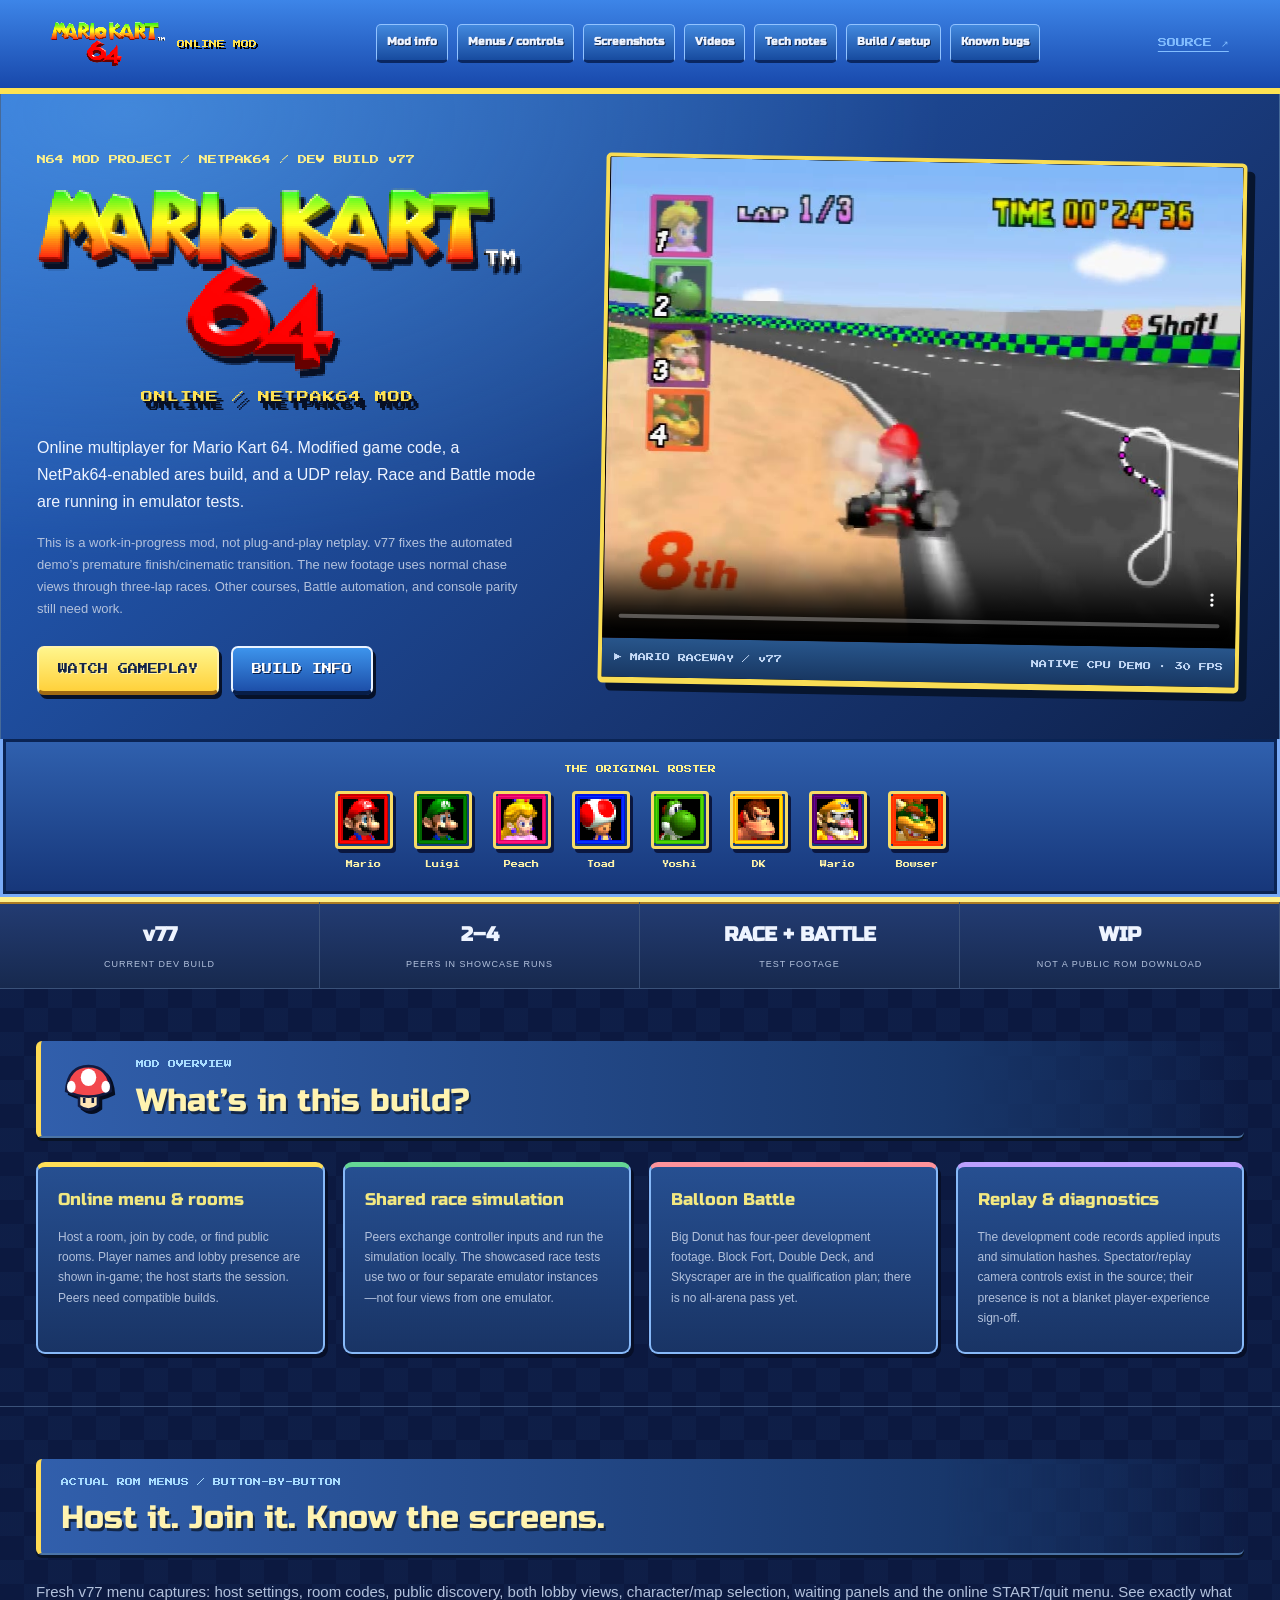
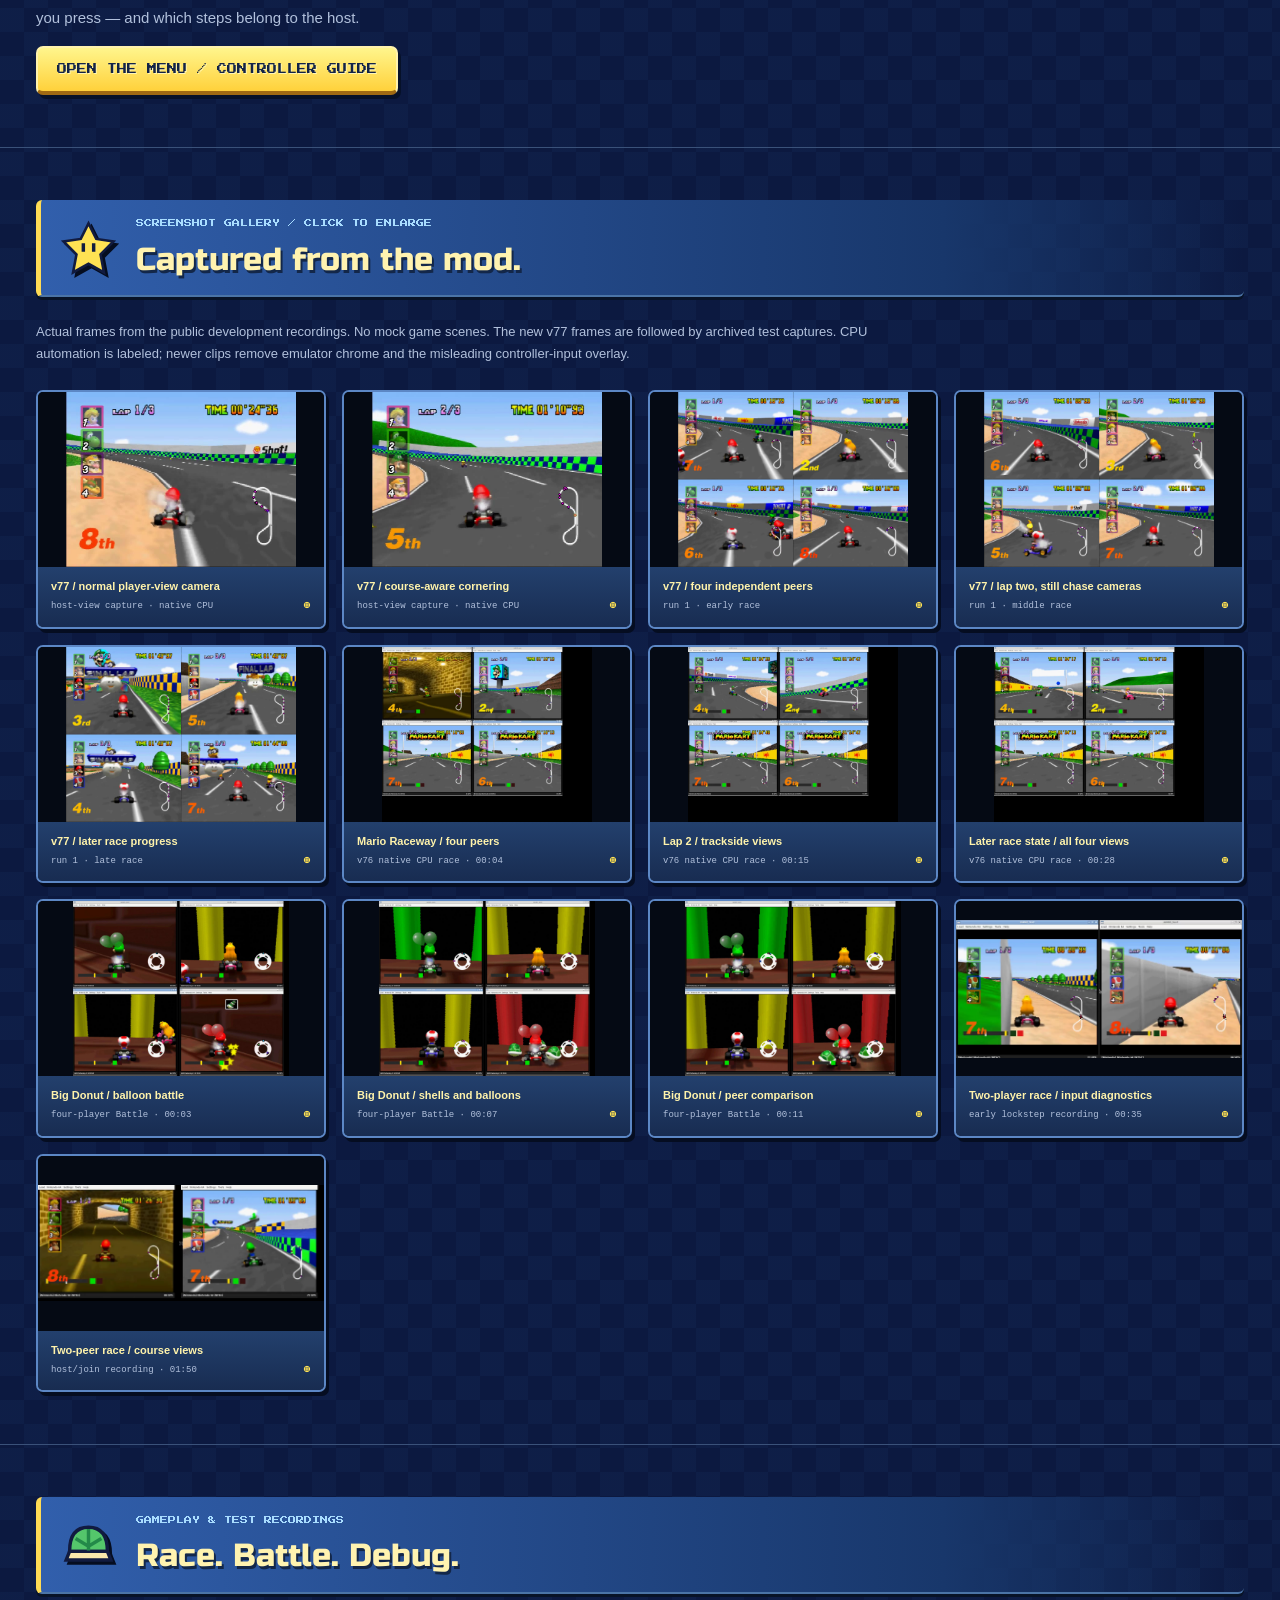
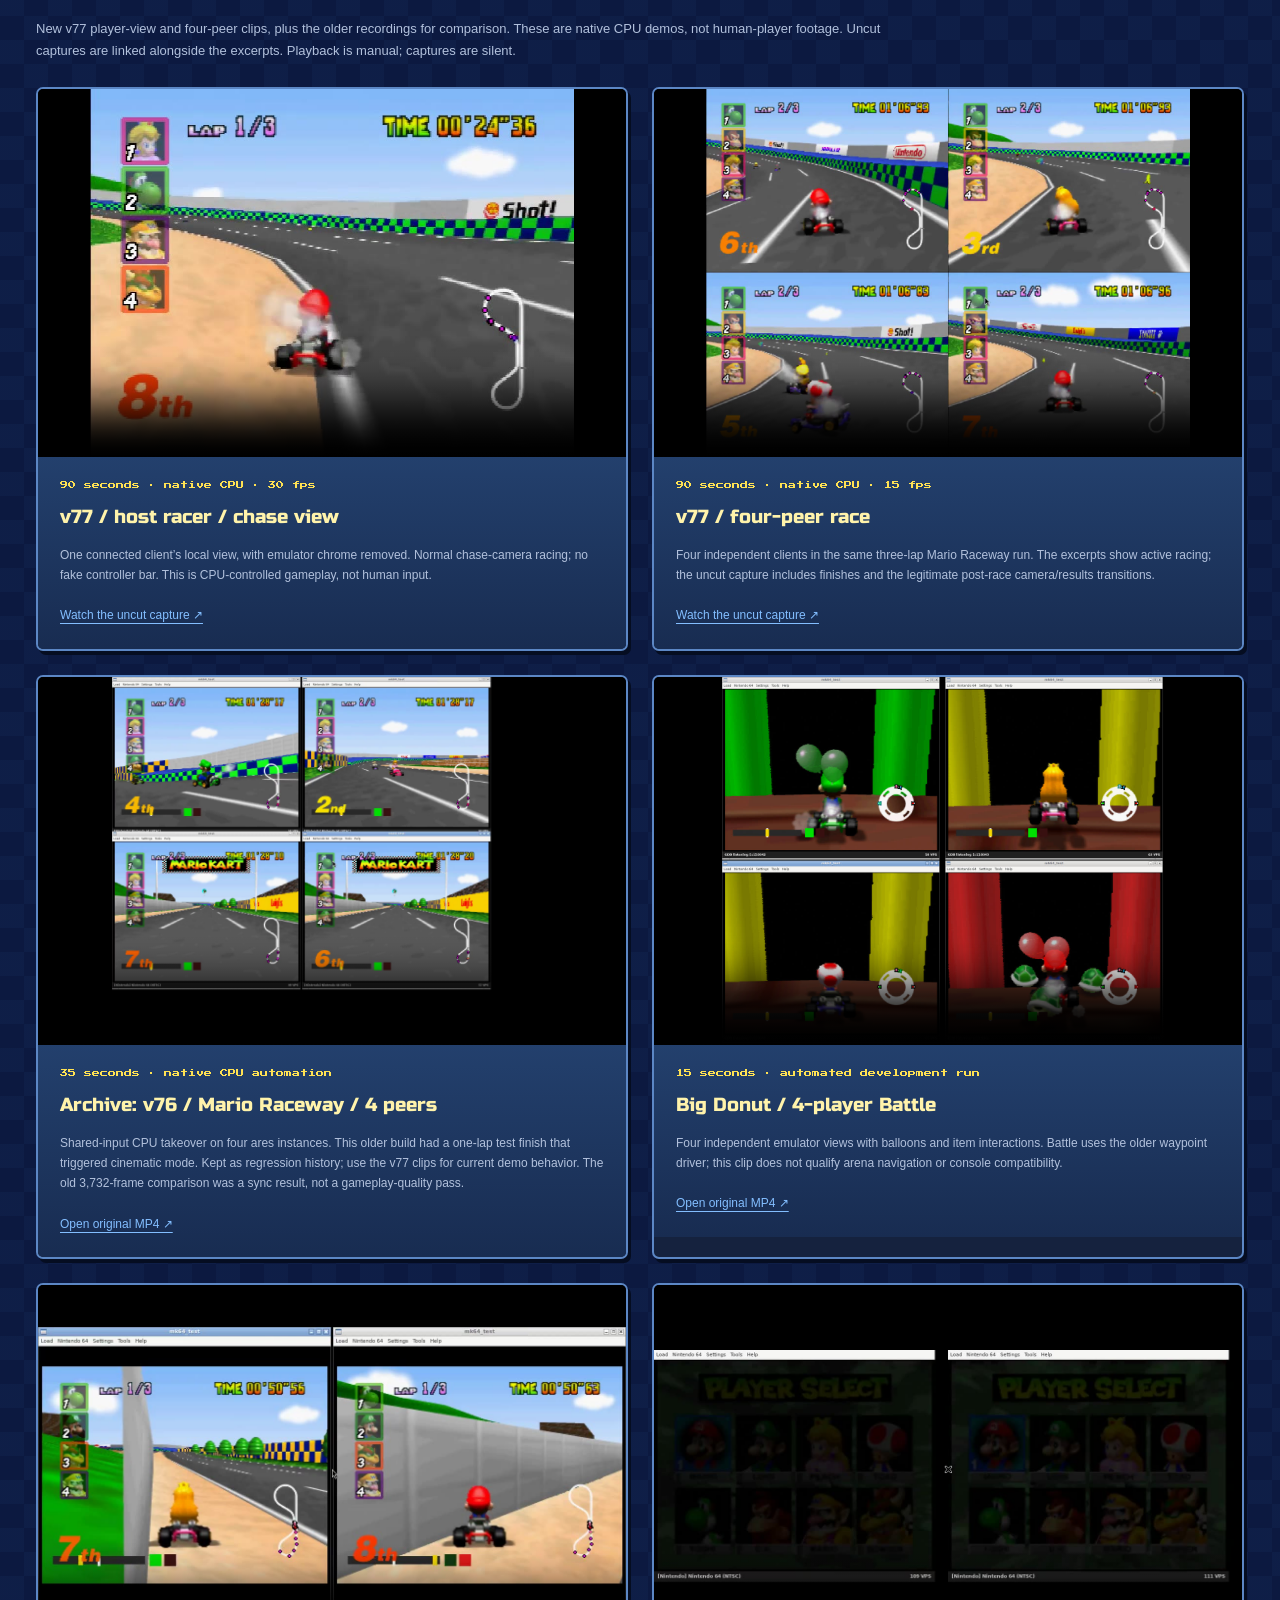
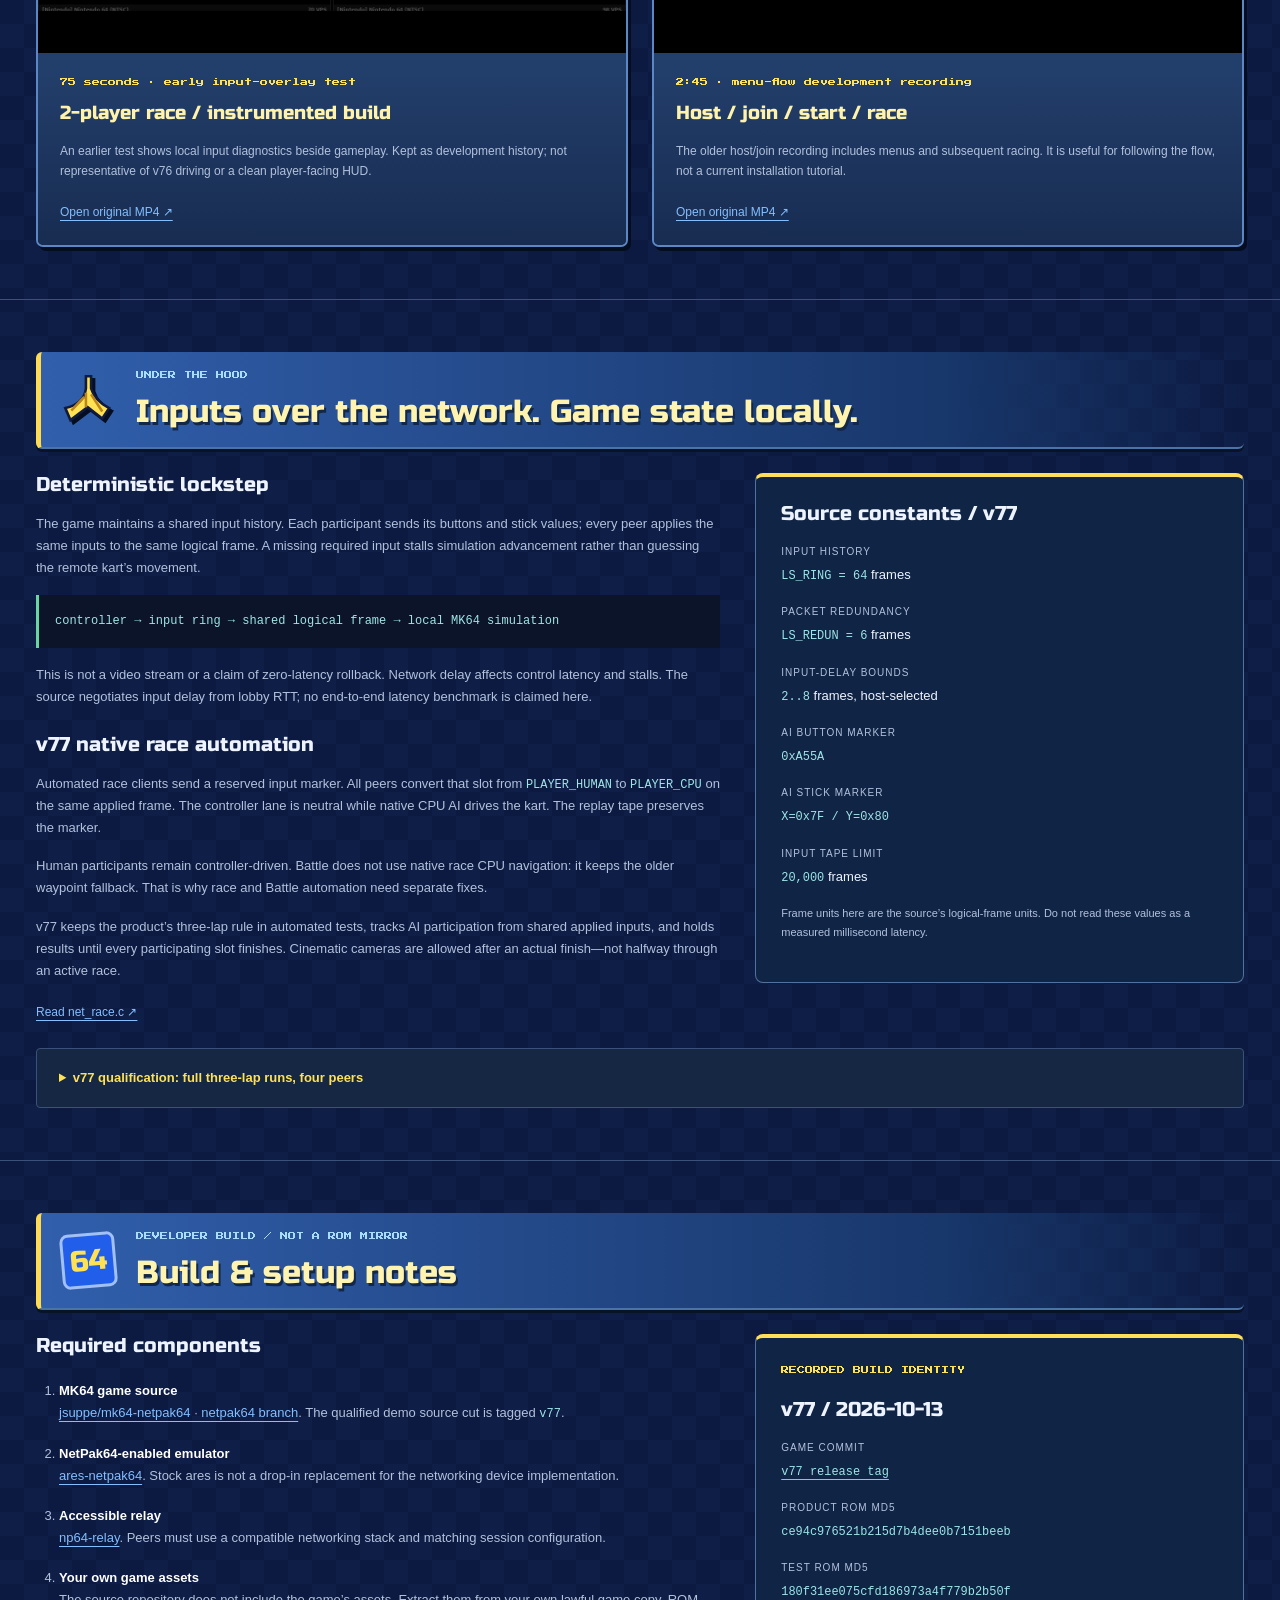
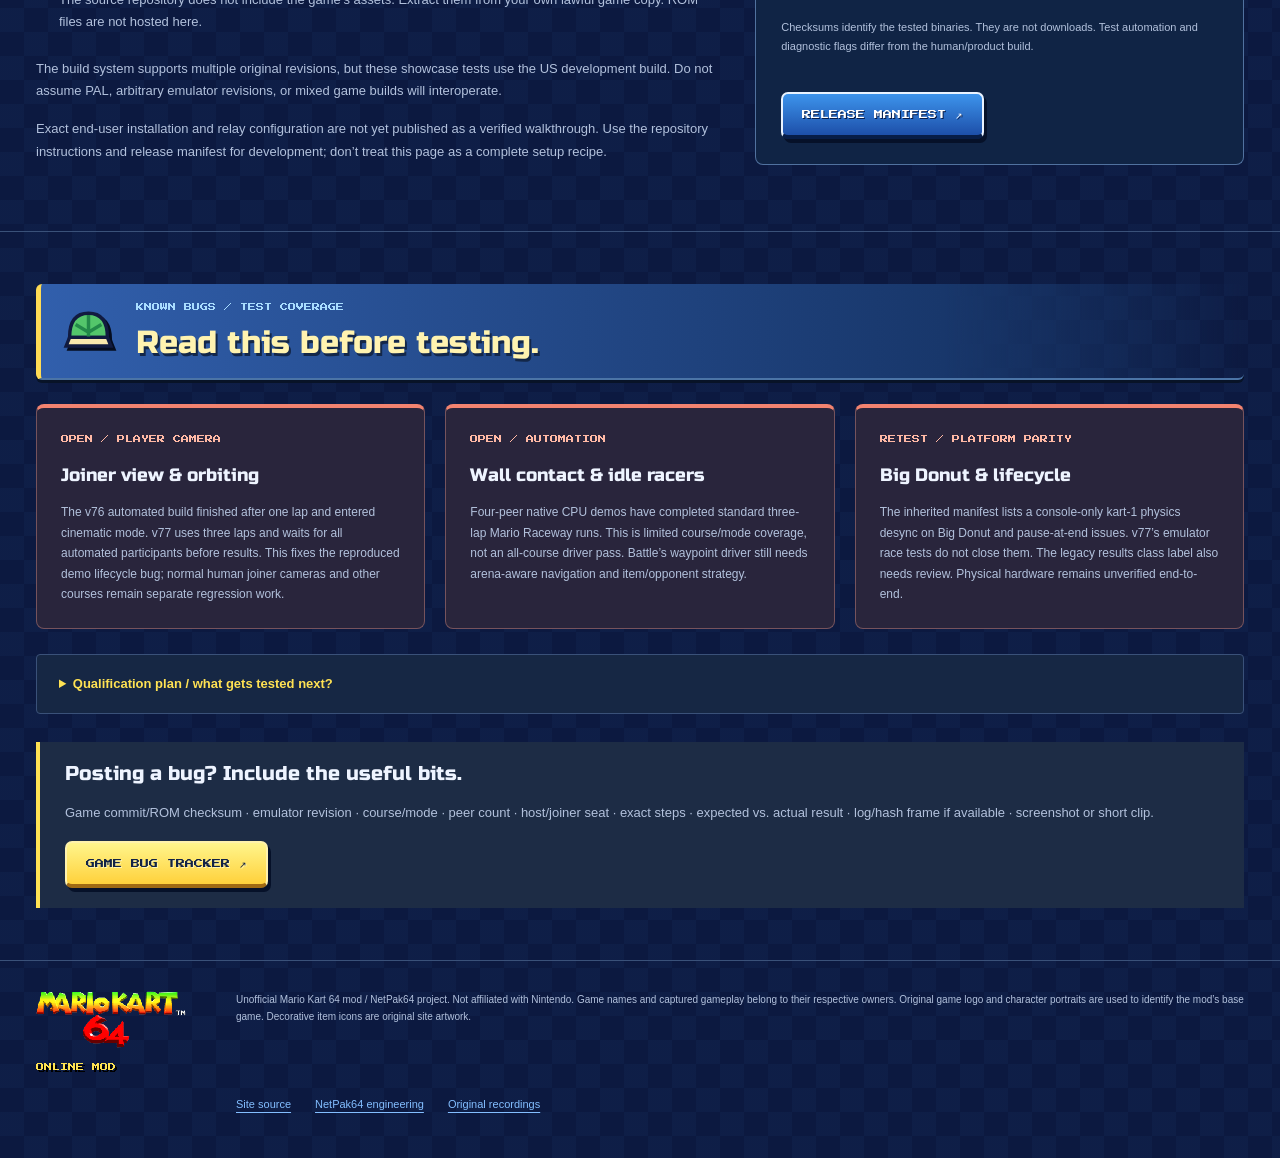
==== commit c5fbc994: "docs: add v77 menu screenshots and controller walkthrough" ====
--- a/index.html
+++ b/index.html
@@ -1,8 +1,9 @@
-<!doctype html><html lang="en"><head><meta charset="utf-8"><meta name="viewport" content="width=device-width,initial-scale=1"><meta name="theme-color" content="#245bcb"><meta name="description" content="MK64 Online: an experimental Mario Kart 64 network mod. v77 build notes, race and Battle recordings, screenshots, lockstep details, and known bugs."><meta property="og:title" content="Mario Kart 64 Online | NetPak64 mod"><meta property="og:description" content="v76 dev build. Screenshots, race and Battle videos, technical notes, and known bugs."><meta property="og:image" content="https://jsuppe.github.io/mk64-online/assets/screens/race-corner.jpg"><title>Mario Kart 64 Online — NetPak64 mod / v77</title><link rel="icon" href="assets/mark.svg"><link rel="stylesheet" href="assets/site.css"><script src="assets/site.js" defer></script></head><body><svg xmlns="http://www.w3.org/2000/svg" style="display:none" aria-hidden="true"><symbol id="shell" viewBox="0 0 64 64"><path d="M10 40Q10 12 32 12Q54 12 54 40Z" fill="#54c66b" stroke="#111b40" stroke-width="4"/><path d="M10 40h44l4 10H6z" fill="#f9e8ac" stroke="#111b40" stroke-width="4"/><path d="M32 14v25M17 25l15 9 15-9" fill="none" stroke="#238949" stroke-width="4"/></symbol><symbol id="mushroom" viewBox="0 0 64 64"><path d="M21 35h22v17q-11 9-22 0z" fill="#ffe5b5" stroke="#111b40" stroke-width="3"/><path d="M6 35Q8 6 32 6Q56 6 58 35q-26 13-52 0z" fill="#f2484d" stroke="#111b40" stroke-width="3"/><ellipse cx="32" cy="19" rx="9" ry="10" fill="white"/><ellipse cx="12" cy="30" rx="5" ry="7" fill="white"/><ellipse cx="52" cy="30" rx="5" ry="7" fill="white"/><path d="M27 43v6m10-6v6" stroke="#111b40" stroke-width="3"/></symbol><symbol id="star" viewBox="0 0 64 64"><path d="m32 4 9 18 20 3-15 15 4 21-18-10-18 10 4-21L3 25l20-3z" fill="#ffe253" stroke="#111b40" stroke-width="3"/><path d="M26 27v10m12-10v10" stroke="#111b40" stroke-width="4"/></symbol><symbol id="banana" viewBox="0 0 64 64"><path d="M35 5v14q4 14 21 23l-8 12-17-13L11 56 5 42q22-5 24-23V5z" fill="#ffe253" stroke="#111b40" stroke-width="3"/><path d="M29 24v17m6-15 13 20M27 29 12 45" fill="none" stroke="#bb871d" stroke-width="3"/></symbol></svg>
-<a class="skip" href="#main">Skip to content</a><header><a class="brand" href="#" aria-label="Mario Kart 64 Online home"><img src="assets/game/MK64InGameTitle.png" alt="Mario Kart 64"><span>ONLINE MOD</span></a><nav aria-label="Main"><a href="#features">Mod info</a><a href="#screens">Screenshots</a><a href="#videos">Videos</a><a href="#technical">Tech notes</a><a href="#build">Build / setup</a><a href="#bugs">Known bugs</a></nav><a class="source-link" href="https://github.com/jsuppe/mk64-netpak64/tree/netpak64">SOURCE ↗</a></header>
+<!doctype html><html lang="en"><head><meta charset="utf-8"><meta name="viewport" content="width=device-width,initial-scale=1"><meta name="theme-color" content="#245bcb"><meta name="description" content="MK64 Online: an experimental Mario Kart 64 network mod. v77 build notes, race and Battle recordings, screenshots, lockstep details, and known bugs."><meta property="og:title" content="Mario Kart 64 Online | NetPak64 mod"><meta property="og:description" content="v77 dev build. Menu walkthrough, screenshots, race and Battle videos, technical notes, and known bugs."><meta property="og:image" content="https://jsuppe.github.io/mk64-online/assets/screens/v77-player-view.jpg"><title>Mario Kart 64 Online — NetPak64 mod / v77</title><link rel="icon" href="assets/mark.svg"><link rel="stylesheet" href="assets/site.css?v=menus1"><script src="assets/site.js" defer></script></head><body><svg xmlns="http://www.w3.org/2000/svg" style="display:none" aria-hidden="true"><symbol id="shell" viewBox="0 0 64 64"><path d="M10 40Q10 12 32 12Q54 12 54 40Z" fill="#54c66b" stroke="#111b40" stroke-width="4"/><path d="M10 40h44l4 10H6z" fill="#f9e8ac" stroke="#111b40" stroke-width="4"/><path d="M32 14v25M17 25l15 9 15-9" fill="none" stroke="#238949" stroke-width="4"/></symbol><symbol id="mushroom" viewBox="0 0 64 64"><path d="M21 35h22v17q-11 9-22 0z" fill="#ffe5b5" stroke="#111b40" stroke-width="3"/><path d="M6 35Q8 6 32 6Q56 6 58 35q-26 13-52 0z" fill="#f2484d" stroke="#111b40" stroke-width="3"/><ellipse cx="32" cy="19" rx="9" ry="10" fill="white"/><ellipse cx="12" cy="30" rx="5" ry="7" fill="white"/><ellipse cx="52" cy="30" rx="5" ry="7" fill="white"/><path d="M27 43v6m10-6v6" stroke="#111b40" stroke-width="3"/></symbol><symbol id="star" viewBox="0 0 64 64"><path d="m32 4 9 18 20 3-15 15 4 21-18-10-18 10 4-21L3 25l20-3z" fill="#ffe253" stroke="#111b40" stroke-width="3"/><path d="M26 27v10m12-10v10" stroke="#111b40" stroke-width="4"/></symbol><symbol id="banana" viewBox="0 0 64 64"><path d="M35 5v14q4 14 21 23l-8 12-17-13L11 56 5 42q22-5 24-23V5z" fill="#ffe253" stroke="#111b40" stroke-width="3"/><path d="M29 24v17m6-15 13 20M27 29 12 45" fill="none" stroke="#bb871d" stroke-width="3"/></symbol></svg>
+<a class="skip" href="#main">Skip to content</a><header><a class="brand" href="#" aria-label="Mario Kart 64 Online home"><img src="assets/game/MK64InGameTitle.png" alt="Mario Kart 64"><span>ONLINE MOD</span></a><nav aria-label="Main"><a href="#features">Mod info</a><a href="menus.html">Menus / controls</a><a href="#screens">Screenshots</a><a href="#videos">Videos</a><a href="#technical">Tech notes</a><a href="#build">Build / setup</a><a href="#bugs">Known bugs</a></nav><a class="source-link" href="https://github.com/jsuppe/mk64-netpak64/tree/netpak64">SOURCE ↗</a></header>
 <main id="main"><section class="hero"><div class="hero-copy"><p class="pixel-label">N64 MOD PROJECT / NETPAK64 / DEV BUILD v77</p><h1 class="game-logo"><img src="assets/game/MK64InGameTitle.png" alt="Mario Kart 64" width="251" height="96"><span class="online-banner">ONLINE / NETPAK64 MOD</span></h1><p class="intro">Online multiplayer for Mario Kart 64. Modified game code, a NetPak64-enabled ares build, and a UDP relay. Race and Battle mode are running in emulator tests.</p><p class="intro sub">This is a work-in-progress mod, not plug-and-play netplay. v77 fixes the automated demo’s premature finish/cinematic transition. The new footage uses normal chase views through three-lap races. Other courses, Battle automation, and console parity still need work.</p><div class="actions"><a class="button yellow" href="#videos">WATCH GAMEPLAY</a><a class="button blue" href="#build">BUILD INFO</a></div></div><figure class="hero-screen"><video controls playsinline preload="none" poster="assets/screens/v77-player-view.jpg" aria-label="v77 automated host racer in a normal chase-camera view"><source src="https://github.com/jsuppe/netpak64/releases/download/showcase-v77/netpak64-v77-player-view.mp4" type="video/mp4"><a href="https://github.com/jsuppe/netpak64/releases/download/showcase-v77/netpak64-v77-player-view.mp4">Open gameplay video.</a></video><figcaption><span>▶ MARIO RACEWAY / v77</span><span>NATIVE CPU DEMO · 30 FPS</span></figcaption></figure></section>
 <div class="roster"><span class="pixel-label">THE ORIGINAL ROSTER</span><div class="portrait-row"><figure><img src="assets/game/MK64_icon_Mario.png" alt="Mario" width="32" height="32"><figcaption>Mario</figcaption></figure><figure><img src="assets/game/MK64_icon_Luigi.png" alt="Luigi" width="32" height="32"><figcaption>Luigi</figcaption></figure><figure><img src="assets/game/MK64_icon_Peach.png" alt="Peach" width="32" height="32"><figcaption>Peach</figcaption></figure><figure><img src="assets/game/MK64_icon_Toad.png" alt="Toad" width="32" height="32"><figcaption>Toad</figcaption></figure><figure><img src="assets/game/MK64_icon_Yoshi.png" alt="Yoshi" width="32" height="32"><figcaption>Yoshi</figcaption></figure><figure><img src="assets/game/MK64_icon_DK.png" alt="Donkey Kong" width="32" height="32"><figcaption>DK</figcaption></figure><figure><img src="assets/game/MK64_icon_Wario.png" alt="Wario" width="32" height="32"><figcaption>Wario</figcaption></figure><figure><img src="assets/game/MK64_icon_Bowser.png" alt="Bowser" width="32" height="32"><figcaption>Bowser</figcaption></figure></div></div><div class="spec-strip"><span><b>v77</b> CURRENT DEV BUILD</span><span><b>2–4</b> PEERS IN SHOWCASE RUNS</span><span><b>RACE + BATTLE</b> TEST FOOTAGE</span><span><b>WIP</b> NOT A PUBLIC ROM DOWNLOAD</span></div>
 <section id="features"><div class="section-title"><svg class="item-icon" aria-hidden="true"><use href="#mushroom"/></svg><div><p class="pixel-label">MOD OVERVIEW</p><h2>What’s in this build?</h2></div></div><div class="feature-grid"><article><h3>Online menu & rooms</h3><p>Host a room, join by code, or find public rooms. Player names and lobby presence are shown in-game; the host starts the session. Peers need compatible builds.</p></article><article><h3>Shared race simulation</h3><p>Peers exchange controller inputs and run the simulation locally. The showcased race tests use two or four separate emulator instances—not four views from one emulator.</p></article><article><h3>Balloon Battle</h3><p>Big Donut has four-peer development footage. Block Fort, Double Deck, and Skyscraper are in the qualification plan; there is no all-arena pass yet.</p></article><article><h3>Replay & diagnostics</h3><p>The development code records applied inputs and simulation hashes. Spectator/replay camera controls exist in the source; their presence is not a blanket player-experience sign-off.</p></article></div></section>
+<section id="menu-guide"><div class="section-title"><div><p class="pixel-label">ACTUAL ROM MENUS / BUTTON-BY-BUTTON</p><h2>Host it. Join it. Know the screens.</h2></div></div><p>Fresh v77 menu captures: host settings, room codes, public discovery, both lobby views, character/map selection, waiting panels and the online START/quit menu. See exactly what you press — and which steps belong to the host.</p><a class="button yellow" href="menus.html">OPEN THE MENU / CONTROLLER GUIDE</a></section>
 <section id="screens"><div class="section-title"><svg class="item-icon" aria-hidden="true"><use href="#star"/></svg><div><p class="pixel-label">SCREENSHOT GALLERY / CLICK TO ENLARGE</p><h2>Captured from the mod.</h2></div></div><p class="section-note">Actual frames from the public development recordings. No mock game scenes. The new v77 frames are followed by archived test captures. CPU automation is labeled; newer clips remove emulator chrome and the misleading controller-input overlay.</p><div class="gallery"><button class="shot" data-full="assets/screens/v77-player-view.jpg" data-caption="v77 / normal player-view camera — host-view capture · native CPU"><img src="assets/screens/v77-player-view.jpg" alt="v77 / normal player-view camera" loading="lazy"><span><strong>v77 / normal player-view camera</strong><small>host-view capture · native CPU <b aria-hidden="true">⊕</b></small></span></button><button class="shot" data-full="assets/screens/v77-player-corner.jpg" data-caption="v77 / course-aware cornering — host-view capture · native CPU"><img src="assets/screens/v77-player-corner.jpg" alt="v77 / course-aware cornering" loading="lazy"><span><strong>v77 / course-aware cornering</strong><small>host-view capture · native CPU <b aria-hidden="true">⊕</b></small></span></button><button class="shot" data-full="assets/screens/v77-four-peer-early.jpg" data-caption="v77 / four independent peers — run 1 · early race"><img src="assets/screens/v77-four-peer-early.jpg" alt="v77 / four independent peers" loading="lazy"><span><strong>v77 / four independent peers</strong><small>run 1 · early race <b aria-hidden="true">⊕</b></small></span></button><button class="shot" data-full="assets/screens/v77-four-peer-lap2.jpg" data-caption="v77 / lap two, still chase cameras — run 1 · middle race"><img src="assets/screens/v77-four-peer-lap2.jpg" alt="v77 / lap two, still chase cameras" loading="lazy"><span><strong>v77 / lap two, still chase cameras</strong><small>run 1 · middle race <b aria-hidden="true">⊕</b></small></span></button><button class="shot" data-full="assets/screens/v77-four-peer-late.jpg" data-caption="v77 / later race progress — run 1 · late race"><img src="assets/screens/v77-four-peer-late.jpg" alt="v77 / later race progress" loading="lazy"><span><strong>v77 / later race progress</strong><small>run 1 · late race <b aria-hidden="true">⊕</b></small></span></button><button class="shot" data-full="assets/screens/race-grid.jpg" data-caption="Mario Raceway / four peers — v76 native CPU race · 00:04"><img src="assets/screens/race-grid.jpg" alt="Mario Raceway / four peers" loading="lazy" width="1200" height="1000"><span><strong>Mario Raceway / four peers</strong><small>v76 native CPU race · 00:04 <b aria-hidden="true">⊕</b></small></span></button><button class="shot" data-full="assets/screens/race-corner.jpg" data-caption="Lap 2 / trackside views — v76 native CPU race · 00:15"><img src="assets/screens/race-corner.jpg" alt="Lap 2 / trackside views" loading="lazy" width="1200" height="1000"><span><strong>Lap 2 / trackside views</strong><small>v76 native CPU race · 00:15 <b aria-hidden="true">⊕</b></small></span></button><button class="shot" data-full="assets/screens/race-lap.jpg" data-caption="Later race state / all four views — v76 native CPU race · 00:28"><img src="assets/screens/race-lap.jpg" alt="Later race state / all four views" loading="lazy" width="1200" height="1000"><span><strong>Later race state / all four views</strong><small>v76 native CPU race · 00:28 <b aria-hidden="true">⊕</b></small></span></button><button class="shot" data-full="assets/screens/battle-start.jpg" data-caption="Big Donut / balloon battle — four-player Battle · 00:03"><img src="assets/screens/battle-start.jpg" alt="Big Donut / balloon battle" loading="lazy" width="1200" height="1000"><span><strong>Big Donut / balloon battle</strong><small>four-player Battle · 00:03 <b aria-hidden="true">⊕</b></small></span></button><button class="shot" data-full="assets/screens/battle-arena.jpg" data-caption="Big Donut / shells and balloons — four-player Battle · 00:07"><img src="assets/screens/battle-arena.jpg" alt="Big Donut / shells and balloons" loading="lazy" width="1200" height="1000"><span><strong>Big Donut / shells and balloons</strong><small>four-player Battle · 00:07 <b aria-hidden="true">⊕</b></small></span></button><button class="shot" data-full="assets/screens/battle-action.jpg" data-caption="Big Donut / peer comparison — four-player Battle · 00:11"><img src="assets/screens/battle-action.jpg" alt="Big Donut / peer comparison" loading="lazy" width="1200" height="1000"><span><strong>Big Donut / peer comparison</strong><small>four-player Battle · 00:11 <b aria-hidden="true">⊕</b></small></span></button><button class="shot" data-full="assets/screens/lockstep-hud.jpg" data-caption="Two-player race / input diagnostics — early lockstep recording · 00:35"><img src="assets/screens/lockstep-hud.jpg" alt="Two-player race / input diagnostics" loading="lazy" width="1200" height="1000"><span><strong>Two-player race / input diagnostics</strong><small>early lockstep recording · 00:35 <b aria-hidden="true">⊕</b></small></span></button><button class="shot" data-full="assets/screens/lobby-menu.jpg" data-caption="Two-peer race / course views — host/join recording · 01:50"><img src="assets/screens/lobby-menu.jpg" alt="Two-peer race / course views" loading="lazy" width="1200" height="1000"><span><strong>Two-peer race / course views</strong><small>host/join recording · 01:50 <b aria-hidden="true">⊕</b></small></span></button></div></section>
 <section id="videos"><div class="section-title"><svg class="item-icon" aria-hidden="true"><use href="#shell"/></svg><div><p class="pixel-label">GAMEPLAY & TEST RECORDINGS</p><h2>Race. Battle. Debug.</h2></div></div><p class="section-note">New v77 player-view and four-peer clips, plus the older recordings for comparison. These are native CPU demos, not human-player footage. Uncut captures are linked alongside the excerpts. Playback is manual; captures are silent.</p><div class="video-grid"><article class="video-card"><video controls playsinline preload="none" poster="assets/screens/v77-player-view.jpg" aria-label="v77 / host racer / chase view"><source src="https://github.com/jsuppe/netpak64/releases/download/showcase-v77/netpak64-v77-player-view.mp4" type="video/mp4"><a href="https://github.com/jsuppe/netpak64/releases/download/showcase-v77/netpak64-v77-player-view.mp4">Open MP4.</a></video><div><span class="pixel-label">90 seconds · native CPU · 30 fps</span><h3>v77 / host racer / chase view</h3><p>One connected client’s local view, with emulator chrome removed. Normal chase-camera racing; no fake controller bar. This is CPU-controlled gameplay, not human input.</p><a href="https://github.com/jsuppe/netpak64/releases/download/showcase-v77/netpak64-v77-player-view-full.mp4">Watch the uncut capture ↗</a></div></article><article class="video-card"><video controls playsinline preload="none" poster="assets/screens/v77-four-peer-lap2.jpg" aria-label="v77 / four-peer race"><source src="https://github.com/jsuppe/netpak64/releases/download/showcase-v77/netpak64-v77-four-peer-race.mp4" type="video/mp4"><a href="https://github.com/jsuppe/netpak64/releases/download/showcase-v77/netpak64-v77-four-peer-race.mp4">Open MP4.</a></video><div><span class="pixel-label">90 seconds · native CPU · 15 fps</span><h3>v77 / four-peer race</h3><p>Four independent clients in the same three-lap Mario Raceway run. The excerpts show active racing; the uncut capture includes finishes and the legitimate post-race camera/results transitions.</p><a href="https://github.com/jsuppe/netpak64/releases/download/showcase-v77/netpak64-v77-four-peer-full.mp4">Watch the uncut capture ↗</a></div></article><article class="video-card"><video controls playsinline preload="none" poster="assets/v76-native-ai-race.jpg" aria-label="Archive: v76 / Mario Raceway / 4 peers"><source src="https://github.com/jsuppe/netpak64/releases/download/showcase-2026-10-12/netpak64-v76-native-ai-race.mp4" type="video/mp4">Video unavailable. <a href="https://github.com/jsuppe/netpak64/releases/download/showcase-2026-10-12/netpak64-v76-native-ai-race.mp4">Open MP4.</a></video><div><span class="pixel-label">35 seconds · native CPU automation</span><h3>Archive: v76 / Mario Raceway / 4 peers</h3><p>Shared-input CPU takeover on four ares instances. This older build had a one-lap test finish that triggered cinematic mode. Kept as regression history; use the v77 clips for current demo behavior. The old 3,732-frame comparison was a sync result, not a gameplay-quality pass.</p><a href="https://github.com/jsuppe/netpak64/releases/download/showcase-2026-10-12/netpak64-v76-native-ai-race.mp4">Open original MP4 ↗</a></div></article><article class="video-card"><video controls playsinline preload="none" poster="assets/four-player-battle.jpg" aria-label="Big Donut / 4-player Battle"><source src="https://github.com/jsuppe/netpak64/releases/download/showcase-2026-10-12/netpak64-four-player-battle.mp4" type="video/mp4">Video unavailable. <a href="https://github.com/jsuppe/netpak64/releases/download/showcase-2026-10-12/netpak64-four-player-battle.mp4">Open MP4.</a></video><div><span class="pixel-label">15 seconds · automated development run</span><h3>Big Donut / 4-player Battle</h3><p>Four independent emulator views with balloons and item interactions. Battle uses the older waypoint driver; this clip does not qualify arena navigation or console compatibility.</p><a href="https://github.com/jsuppe/netpak64/releases/download/showcase-2026-10-12/netpak64-four-player-battle.mp4">Open original MP4 ↗</a></div></article><article class="video-card"><video controls playsinline preload="none" poster="assets/two-player-race.jpg" aria-label="2-player race / instrumented build"><source src="https://github.com/jsuppe/netpak64/releases/download/showcase-2026-10-12/netpak64-two-player-lockstep.mp4" type="video/mp4">Video unavailable. <a href="https://github.com/jsuppe/netpak64/releases/download/showcase-2026-10-12/netpak64-two-player-lockstep.mp4">Open MP4.</a></video><div><span class="pixel-label">75 seconds · early input-overlay test</span><h3>2-player race / instrumented build</h3><p>An earlier test shows local input diagnostics beside gameplay. Kept as development history; not representative of v76 driving or a clean player-facing HUD.</p><a href="https://github.com/jsuppe/netpak64/releases/download/showcase-2026-10-12/netpak64-two-player-lockstep.mp4">Open original MP4 ↗</a></div></article><article class="video-card"><video controls playsinline preload="none" poster="assets/lobby-flow.jpg" aria-label="Host / join / start / race"><source src="https://github.com/jsuppe/netpak64/releases/download/showcase-2026-10-12/netpak64-lobby-flow.mp4" type="video/mp4">Video unavailable. <a href="https://github.com/jsuppe/netpak64/releases/download/showcase-2026-10-12/netpak64-lobby-flow.mp4">Open MP4.</a></video><div><span class="pixel-label">2:45 · menu-flow development recording</span><h3>Host / join / start / race</h3><p>The older host/join recording includes menus and subsequent racing. It is useful for following the flow, not a current installation tutorial.</p><a href="https://github.com/jsuppe/netpak64/releases/download/showcase-2026-10-12/netpak64-lobby-flow.mp4">Open original MP4 ↗</a></div></article></div></section>
 <section id="technical"><div class="section-title"><svg class="item-icon" aria-hidden="true"><use href="#banana"/></svg><div><p class="pixel-label">UNDER THE HOOD</p><h2>Inputs over the network. Game state locally.</h2></div></div><div class="tech-layout"><div><h3>Deterministic lockstep</h3><p>The game maintains a shared input history. Each participant sends its buttons and stick values; every peer applies the same inputs to the same logical frame. A missing required input stalls simulation advancement rather than guessing the remote kart’s movement.</p><div class="code-line">controller → input ring → shared logical frame → local MK64 simulation</div><p>This is not a video stream or a claim of zero-latency rollback. Network delay affects control latency and stalls. The source negotiates input delay from lobby RTT; no end-to-end latency benchmark is claimed here.</p><h3>v77 native race automation</h3><p>Automated race clients send a reserved input marker. All peers convert that slot from <code>PLAYER_HUMAN</code> to <code>PLAYER_CPU</code> on the same applied frame. The controller lane is neutral while native CPU AI drives the kart. The replay tape preserves the marker.</p><p>Human participants remain controller-driven. Battle does not use native race CPU navigation: it keeps the older waypoint fallback. That is why race and Battle automation need separate fixes.</p><p>v77 keeps the product’s three-lap rule in automated tests, tracks AI participation from shared applied inputs, and holds results until every participating slot finishes. Cinematic cameras are allowed after an actual finish—not halfway through an active race.</p><a class="text-link" href="https://github.com/jsuppe/mk64-netpak64/blob/netpak64/src/net_race.c">Read net_race.c ↗</a></div><aside class="tech-panel"><h3>Source constants / v77</h3><dl><dt>Input history</dt><dd><code>LS_RING = 64</code> frames</dd><dt>Packet redundancy</dt><dd><code>LS_REDUN = 6</code> frames</dd><dt>Input-delay bounds</dt><dd><code>2..8</code> frames, host-selected</dd><dt>AI button marker</dt><dd><code>0xA55A</code></dd><dt>AI stick marker</dt><dd><code>X=0x7F / Y=0x80</code></dd><dt>Input tape limit</dt><dd><code>20,000</code> frames</dd></dl><p>Frame units here are the source’s logical-frame units. Do not read these values as a measured millisecond latency.</p></aside></div><details><summary>v77 qualification: full three-lap runs, four peers</summary><p>Runs 1–3 compared 9,241 / 7,664 / 8,040 shared frames, with zero divergence in each run. Every automated participant reached lap count 3, with no premature finish flags or non-chase camera samples while actively racing. Position telemetry also checks actual displacement, not speed alone.</p><p>The qualification notes record repeat-run results, sample cadence, checksums, and the limits of this evidence. This does not establish all-course, Battle-driver, mixed-human, or physical-console compatibility. <a href="https://github.com/jsuppe/mk64-online/blob/main/docs/QA-V77.md">Read the test report ↗</a></p></details></section>
--- a/assets/site.css
+++ b/assets/site.css
@@ -7,3 +7,5 @@
 body{background-color:#0c1940;background-image:linear-gradient(45deg,#264d8a18 25%,transparent 25%,transparent 75%,#264d8a18 75%),linear-gradient(45deg,#264d8a18 25%,transparent 25%,transparent 75%,#264d8a18 75%)}header{max-width:none;background:linear-gradient(#3d85e8,#1848ab);border-bottom:6px solid #ffe352;box-shadow:0 4px 0 #07132c;padding-left:max(4%,calc((100% - 1320px)/2));padding-right:max(4%,calc((100% - 1320px)/2))}.brand{display:flex;align-items:center;gap:12px}.brand img{display:block;width:114px;height:auto;image-rendering:pixelated}.brand span{font:8px/1.8 Pixel;color:#ffe352}nav a{background:linear-gradient(#4389de,#174b9f);border:1px solid #92c3ff;border-bottom:3px solid #0a2761;border-radius:5px;padding:8px 10px;text-shadow:1px 1px #15294e;font-family:Russo;font-size:11px}nav a:hover{background:linear-gradient(#fff18a,#ebaa29);color:#142249;text-shadow:none}nav{gap:9px}.hero{position:relative;background:radial-gradient(ellipse at 10% 3%,#73c4fd60,transparent 50%),linear-gradient(140deg,#2668cf,#183775 65%,#0e214b);border-left:1px solid #466a99;border-right:1px solid #466a99}.game-logo{transform:none;filter:drop-shadow(5px 7px 0 #071025)}.game-logo>img{display:block;width:100%;max-width:480px;height:auto;image-rendering:pixelated}.online-banner{display:block;font:12px/1.8 Pixel;color:var(--yellow);letter-spacing:1px;text-align:center;max-width:480px;margin:16px 0 25px;text-shadow:2px 2px #090f27}.hero .pixel-label{color:#fff289}.hero-screen{border:4px solid #f9dd54;border-bottom-width:6px;box-shadow:8px 8px #07152e;transform:rotate(1deg)}.hero-screen figcaption{background:linear-gradient(#28568c,#183762)}.roster{padding:23px 25px;background:linear-gradient(#3061af,#163679);border:3px solid #79abf7;border-top:0;box-shadow:inset 0 0 0 3px #0a2454;text-align:center}.roster>.pixel-label{margin:0 0 15px;font-size:8px;color:#fff28a}.portrait-row{display:flex;justify-content:center;gap:21px;flex-wrap:wrap}.portrait-row figure{margin:0}.portrait-row img{display:block;width:58px;height:58px;image-rendering:pixelated;border:3px solid #f8dc65;border-radius:4px;box-shadow:3px 4px #0a1740;background:#143d7a}.portrait-row figcaption{font:7px/1.7 Pixel;color:#fff4a9;margin-top:10px}.spec-strip{border-top:5px solid #fff08a;background:linear-gradient(#233c73,#17294e);box-shadow:inset 0 2px #ac7c23}.section-title{background:linear-gradient(90deg,#315fac,#18376b 75%,transparent);border-left:5px solid #ffdb54;border-bottom:2px solid #4b74a6;border-radius:6px;padding:16px 20px;box-shadow:0 3px #081327}.section-title h2{color:#fff3b0;text-shadow:2px 3px #132749}.section-title .pixel-label{color:#a9ddff}.feature-grid article{border:2px solid #87b9f8;border-top:5px solid #ffdf57;background:linear-gradient(#264f91,#193465);box-shadow:3px 4px #070f28;border-radius:9px}.feature-grid article:nth-child(2){border-top-color:#65d695}.feature-grid article:nth-child(3){border-top-color:#ff939b}.feature-grid article:nth-child(4){border-top-color:#bca0ff}.button{border-radius:7px;border:2px solid #eaf3ff;border-bottom:4px solid #071d47;box-shadow:3px 4px #061129;text-shadow:1px 1px #071c49}.yellow{background:linear-gradient(#fff58c,#ffd13b);color:#132346;text-shadow:1px 1px #fff6b5;border-color:#fff2ac;border-bottom-color:#a06a13}.blue{background:linear-gradient(#3d94ec,#1d4fa9)}.shot,.video-card{border:2px solid #5c87c5;border-radius:7px;box-shadow:3px 4px #050d21}.shot>span,.video-card>div{background:linear-gradient(#23406d,#182c51)}.shot strong{color:#fff3ab}.video-card h3{color:#fff3ab}.bug-grid article{border-radius:8px}.tech-panel,.build-panel{border-radius:8px;border-top-color:#ffdf57}footer .brand{align-self:start;flex-direction:column;align-items:flex-start}footer .brand img{width:150px}
 @media(max-width:1050px){header .brand img{width:120px}nav{gap:10px}.online-banner{font-size:10px}.portrait-row{gap:16px}}@media(max-width:700px){header{padding:18px 20px}nav{gap:8px}nav a{font-size:10px;padding:7px 9px}.hero{padding-top:32px}.hero-screen{transform:none}.online-banner{font-size:10px;margin-top:14px}.portrait-row{display:grid;grid-template-columns:repeat(4,1fr);gap:18px;max-width:360px;margin:auto}.portrait-row img{margin:auto;width:52px;height:52px}.roster{padding:20px 16px}.section-title{padding:14px 12px;gap:12px}.section-title h2{font-size:24px}.section-title .pixel-label{font-size:6px}.brand img{width:110px}.hero .intro{margin-top:18px}}@media(max-width:360px){.online-banner{font-size:8px}.section-title h2{font-size:22px}.section-title .pixel-label{letter-spacing:0}.portrait-row img{width:46px;height:46px}.portrait-row{gap:16px 9px}}
 .hero-screen video{display:block;width:100%;aspect-ratio:750/570;object-fit:contain;background:#000}
+/* Controller walkthrough */
+.menu-intro h1{font:clamp(30px,4vw,48px)/1.15 Russo,Impact,sans-serif;color:#fff3b0;text-shadow:2px 3px #07132c}.menu-intro>p{max-width:900px}.menu-routes{padding:10px 22px;border-left:5px solid var(--yellow);background:#173364;border-radius:5px}.menu-routes strong{color:#ffea83}.menu-toc{justify-content:flex-start;margin:25px 0;gap:12px}.menu-layout{display:grid;grid-template-columns:1fr 1fr;gap:30px;align-items:start}.menu-copy p:first-child{margin-top:0}.menu-copy li{margin:12px 0;color:#c8d9f5}.menu-copy strong{color:#fff2b0}.menu-copy h3{margin-top:24px;color:#fff2b0}.menu-copy ul,.menu-copy ol{padding-left:24px}.menu-captures{display:grid;gap:20px;min-width:0}.menu-captures .shot{width:100%;cursor:zoom-in}.menu-captures .shot img{height:auto;aspect-ratio:750/570;object-fit:contain}.menu-note{padding:14px 18px;background:#10294f;border:1px solid #5284b9;border-radius:6px;font-size:13px}kbd{display:inline-block;min-width:1.7em;text-align:center;padding:0 5px;border:1px solid #92bdec;border-bottom:3px solid #547aaa;border-radius:4px;background:#234678;color:white;font:bold 13px/1.6 monospace;white-space:nowrap}nav a[aria-current=page]{background:linear-gradient(#fff18a,#ebaa29);color:#142249;text-shadow:none}@media(max-width:800px){.menu-layout{grid-template-columns:1fr}.menu-captures{grid-template-columns:repeat(2,minmax(0,1fr))}.menu-toc{gap:10px}}@media(max-width:550px){.menu-captures{grid-template-columns:1fr}.menu-routes{padding:8px 14px}.menu-copy h3{font-size:19px}}
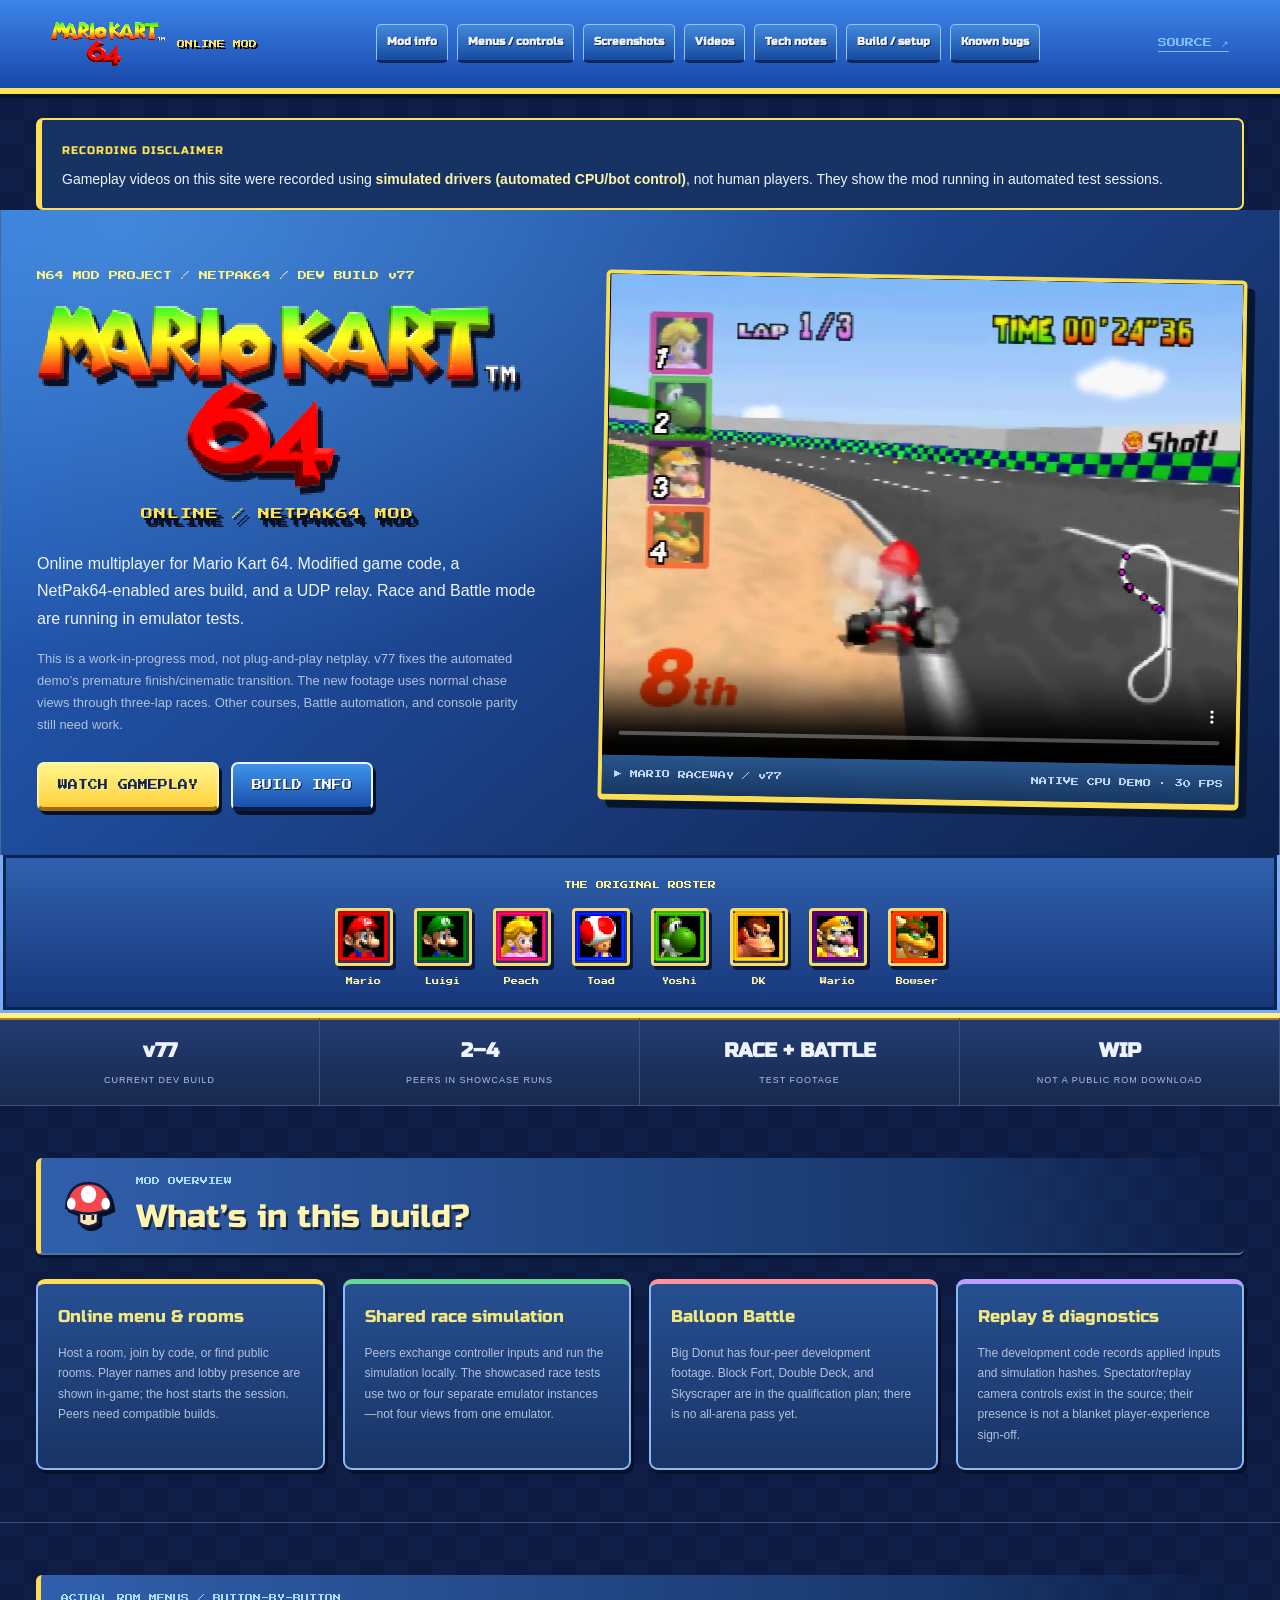
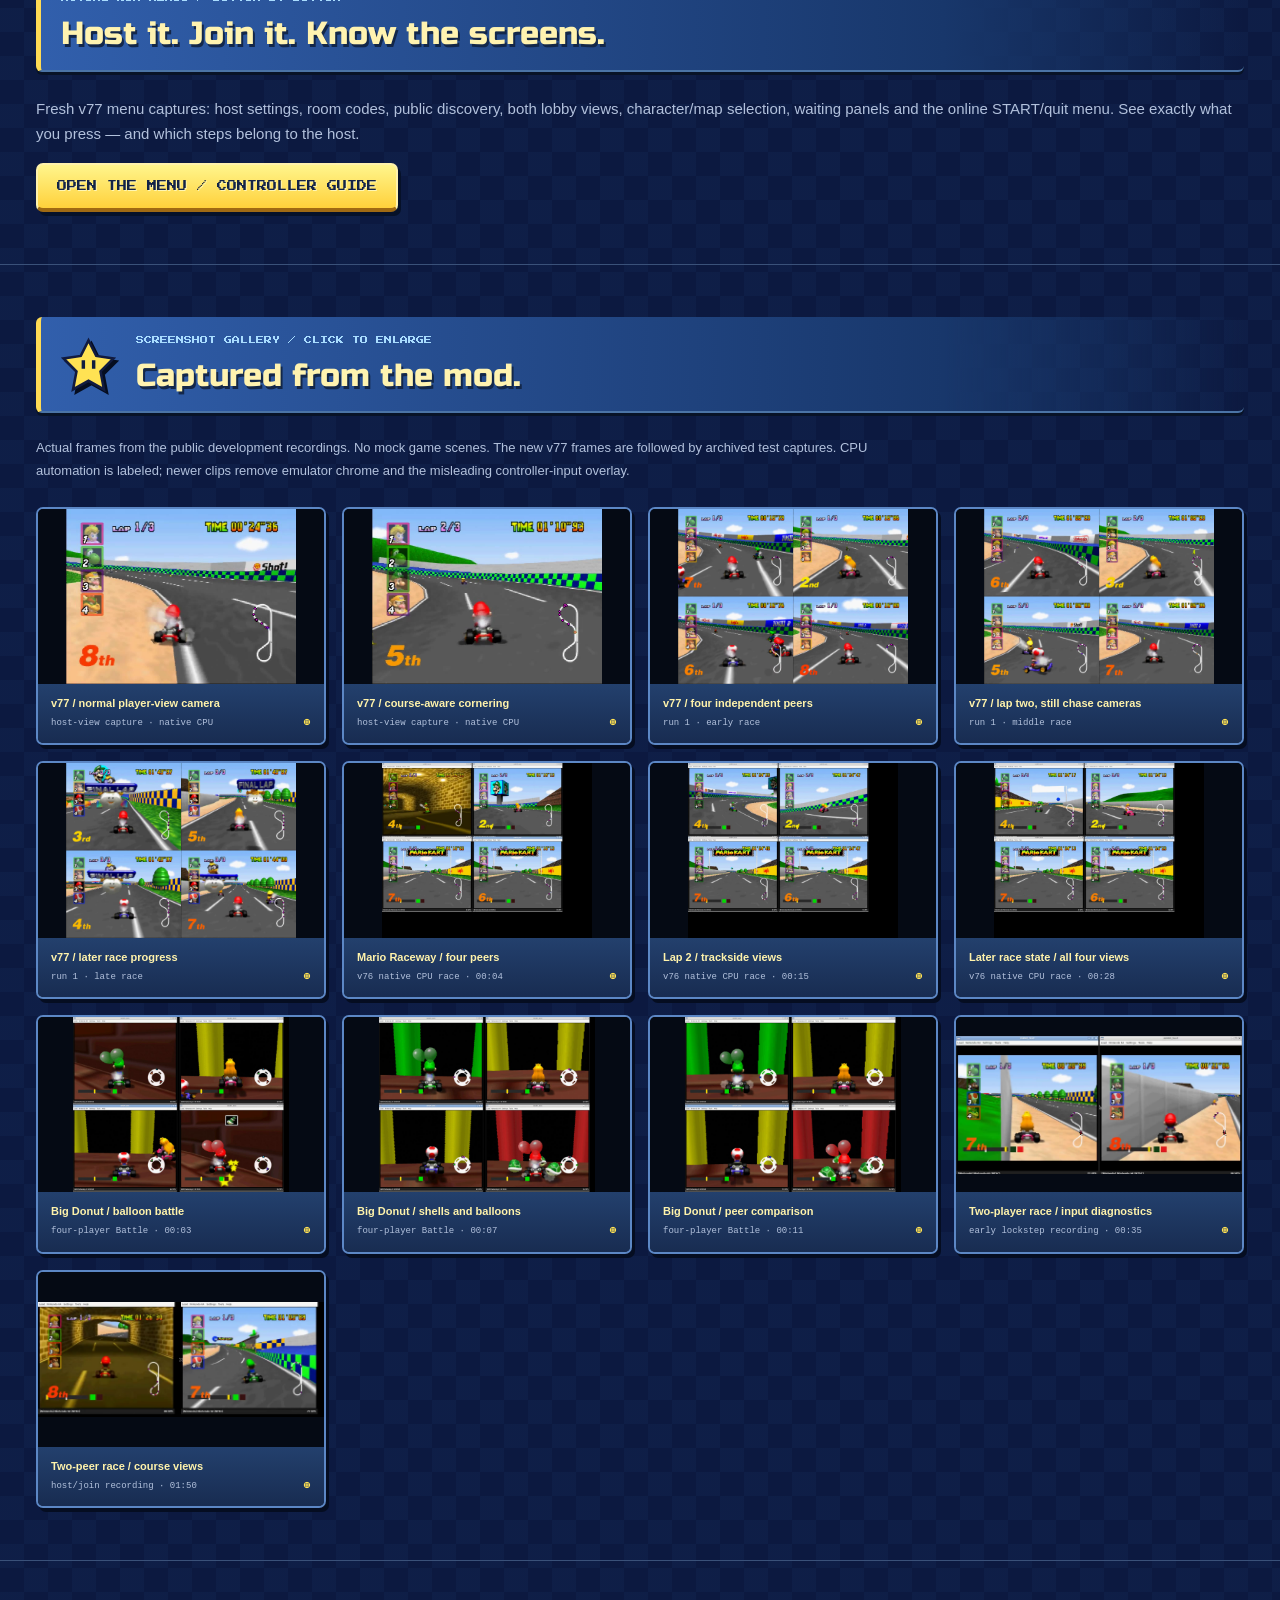
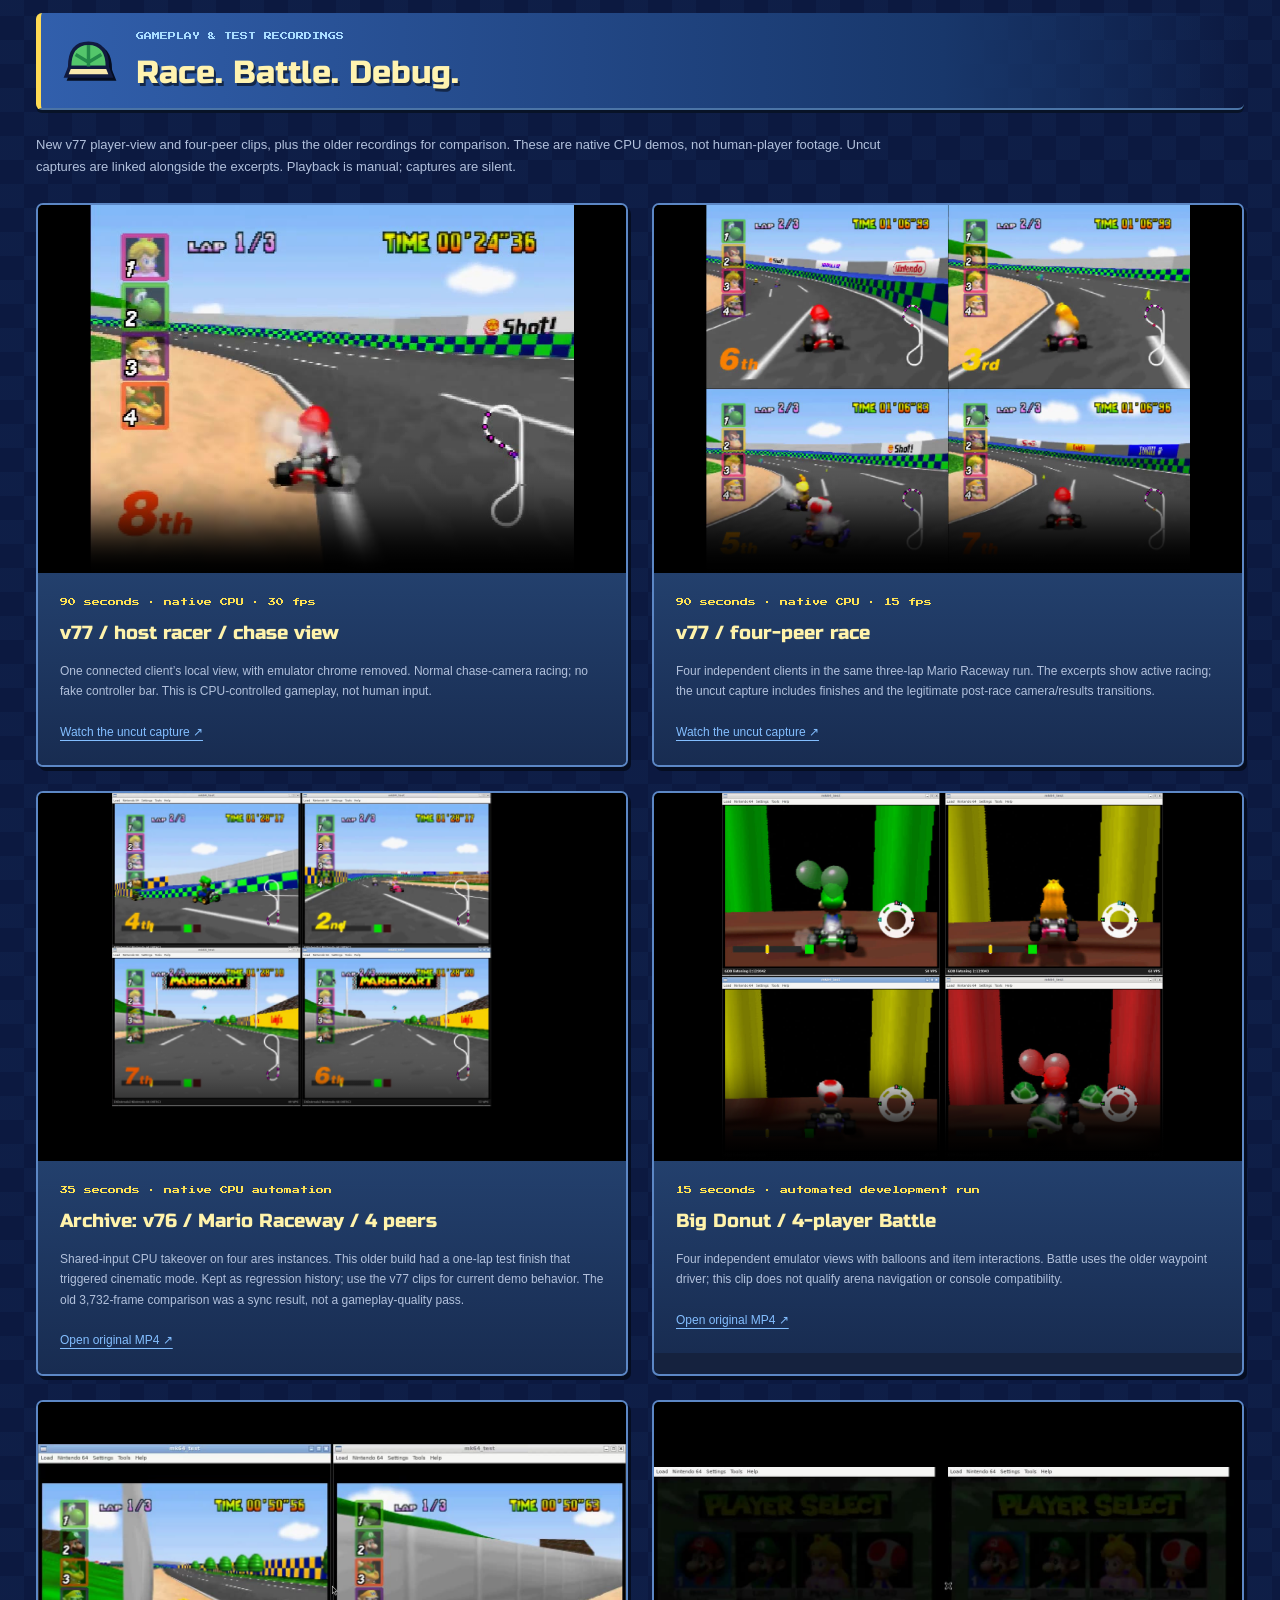
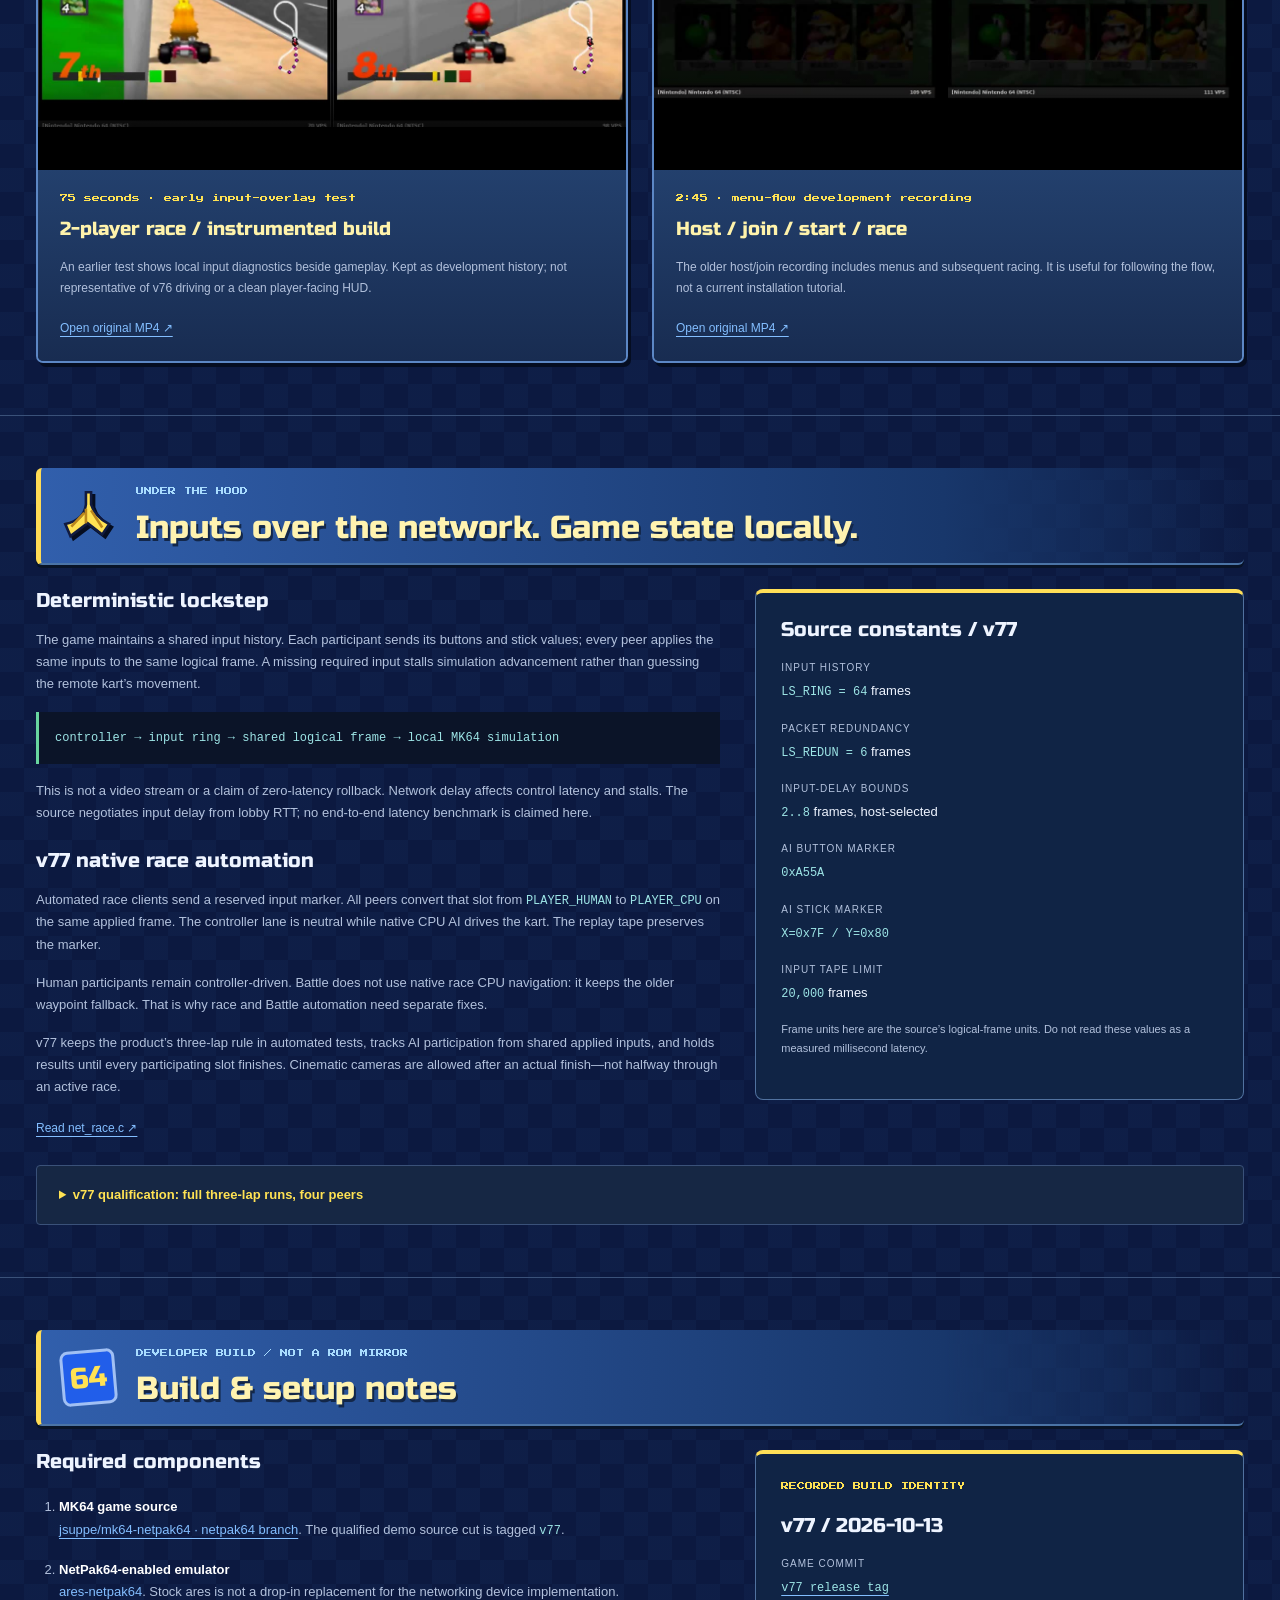
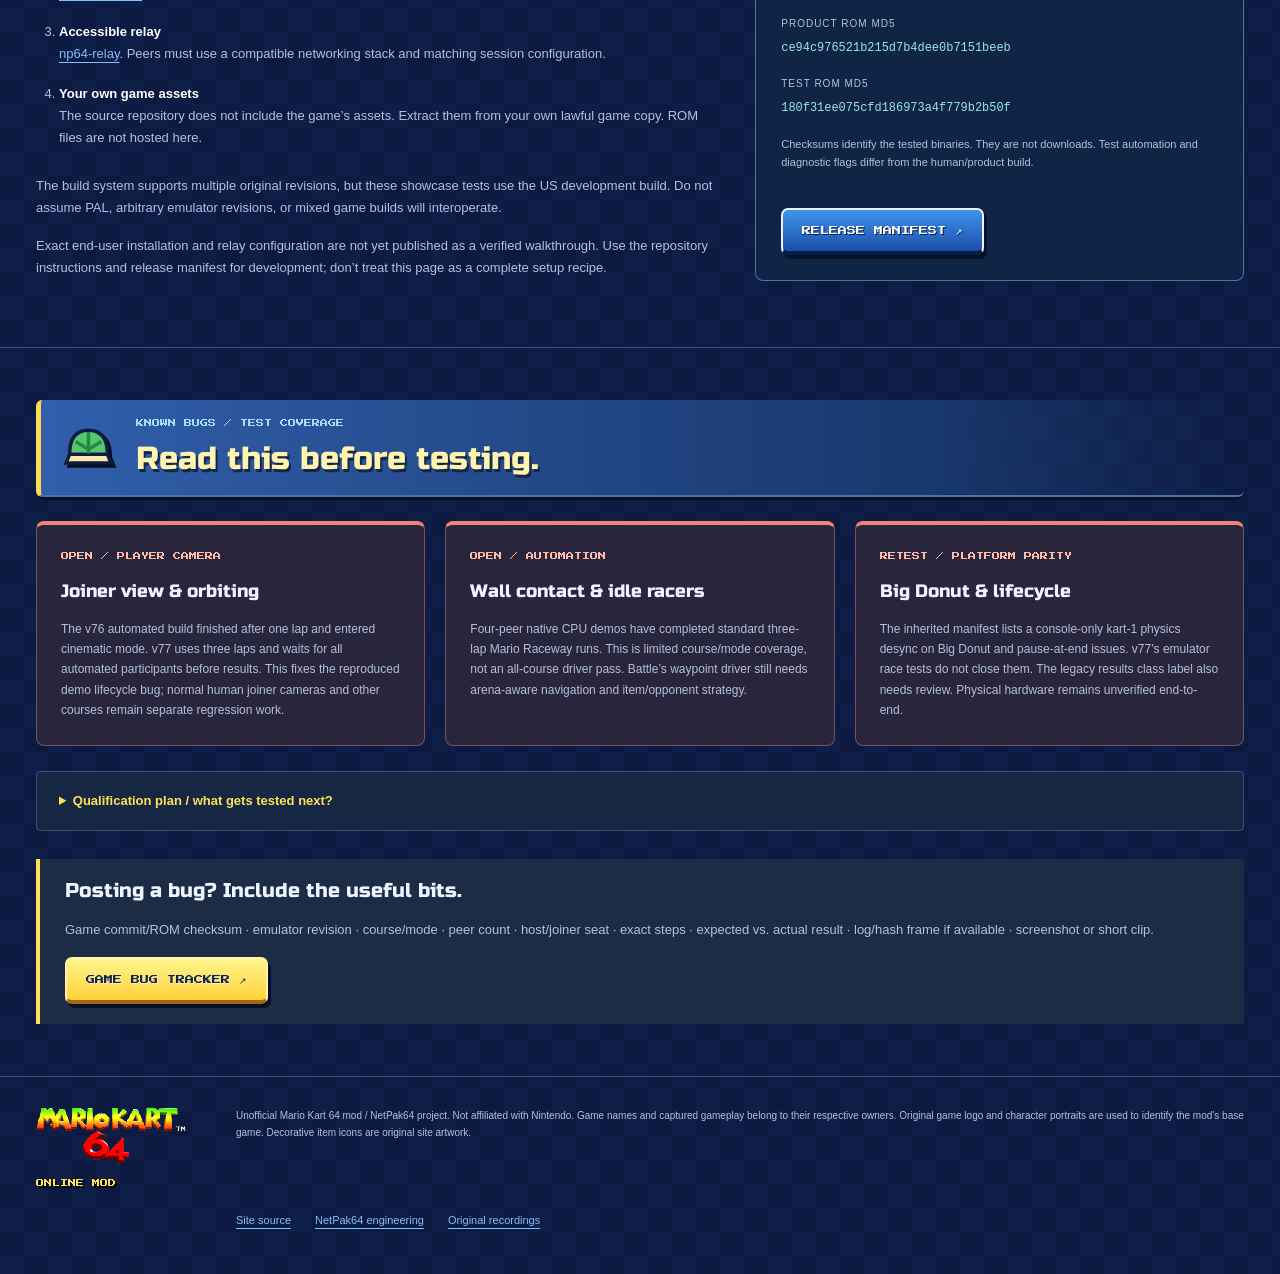
==== commit 07b3ae6c: "docs: prominently disclose simulated drivers in recordings" ====
--- a/index.html
+++ b/index.html
@@ -1,6 +1,6 @@
-<!doctype html><html lang="en"><head><meta charset="utf-8"><meta name="viewport" content="width=device-width,initial-scale=1"><meta name="theme-color" content="#245bcb"><meta name="description" content="MK64 Online: an experimental Mario Kart 64 network mod. v77 build notes, race and Battle recordings, screenshots, lockstep details, and known bugs."><meta property="og:title" content="Mario Kart 64 Online | NetPak64 mod"><meta property="og:description" content="v77 dev build. Menu walkthrough, screenshots, race and Battle videos, technical notes, and known bugs."><meta property="og:image" content="https://jsuppe.github.io/mk64-online/assets/screens/v77-player-view.jpg"><title>Mario Kart 64 Online — NetPak64 mod / v77</title><link rel="icon" href="assets/mark.svg"><link rel="stylesheet" href="assets/site.css?v=menus1"><script src="assets/site.js" defer></script></head><body><svg xmlns="http://www.w3.org/2000/svg" style="display:none" aria-hidden="true"><symbol id="shell" viewBox="0 0 64 64"><path d="M10 40Q10 12 32 12Q54 12 54 40Z" fill="#54c66b" stroke="#111b40" stroke-width="4"/><path d="M10 40h44l4 10H6z" fill="#f9e8ac" stroke="#111b40" stroke-width="4"/><path d="M32 14v25M17 25l15 9 15-9" fill="none" stroke="#238949" stroke-width="4"/></symbol><symbol id="mushroom" viewBox="0 0 64 64"><path d="M21 35h22v17q-11 9-22 0z" fill="#ffe5b5" stroke="#111b40" stroke-width="3"/><path d="M6 35Q8 6 32 6Q56 6 58 35q-26 13-52 0z" fill="#f2484d" stroke="#111b40" stroke-width="3"/><ellipse cx="32" cy="19" rx="9" ry="10" fill="white"/><ellipse cx="12" cy="30" rx="5" ry="7" fill="white"/><ellipse cx="52" cy="30" rx="5" ry="7" fill="white"/><path d="M27 43v6m10-6v6" stroke="#111b40" stroke-width="3"/></symbol><symbol id="star" viewBox="0 0 64 64"><path d="m32 4 9 18 20 3-15 15 4 21-18-10-18 10 4-21L3 25l20-3z" fill="#ffe253" stroke="#111b40" stroke-width="3"/><path d="M26 27v10m12-10v10" stroke="#111b40" stroke-width="4"/></symbol><symbol id="banana" viewBox="0 0 64 64"><path d="M35 5v14q4 14 21 23l-8 12-17-13L11 56 5 42q22-5 24-23V5z" fill="#ffe253" stroke="#111b40" stroke-width="3"/><path d="M29 24v17m6-15 13 20M27 29 12 45" fill="none" stroke="#bb871d" stroke-width="3"/></symbol></svg>
+<!doctype html><html lang="en"><head><meta charset="utf-8"><meta name="viewport" content="width=device-width,initial-scale=1"><meta name="theme-color" content="#245bcb"><meta name="description" content="MK64 Online: an experimental Mario Kart 64 network mod. v77 build notes, race and Battle recordings, screenshots, lockstep details, and known bugs."><meta property="og:title" content="Mario Kart 64 Online | NetPak64 mod"><meta property="og:description" content="v77 dev build. Menu walkthrough, screenshots, race and Battle videos, technical notes, and known bugs."><meta property="og:image" content="https://jsuppe.github.io/mk64-online/assets/screens/v77-player-view.jpg"><title>Mario Kart 64 Online — NetPak64 mod / v77</title><link rel="icon" href="assets/mark.svg"><link rel="stylesheet" href="assets/site.css?v=notice1"><script src="assets/site.js" defer></script></head><body><svg xmlns="http://www.w3.org/2000/svg" style="display:none" aria-hidden="true"><symbol id="shell" viewBox="0 0 64 64"><path d="M10 40Q10 12 32 12Q54 12 54 40Z" fill="#54c66b" stroke="#111b40" stroke-width="4"/><path d="M10 40h44l4 10H6z" fill="#f9e8ac" stroke="#111b40" stroke-width="4"/><path d="M32 14v25M17 25l15 9 15-9" fill="none" stroke="#238949" stroke-width="4"/></symbol><symbol id="mushroom" viewBox="0 0 64 64"><path d="M21 35h22v17q-11 9-22 0z" fill="#ffe5b5" stroke="#111b40" stroke-width="3"/><path d="M6 35Q8 6 32 6Q56 6 58 35q-26 13-52 0z" fill="#f2484d" stroke="#111b40" stroke-width="3"/><ellipse cx="32" cy="19" rx="9" ry="10" fill="white"/><ellipse cx="12" cy="30" rx="5" ry="7" fill="white"/><ellipse cx="52" cy="30" rx="5" ry="7" fill="white"/><path d="M27 43v6m10-6v6" stroke="#111b40" stroke-width="3"/></symbol><symbol id="star" viewBox="0 0 64 64"><path d="m32 4 9 18 20 3-15 15 4 21-18-10-18 10 4-21L3 25l20-3z" fill="#ffe253" stroke="#111b40" stroke-width="3"/><path d="M26 27v10m12-10v10" stroke="#111b40" stroke-width="4"/></symbol><symbol id="banana" viewBox="0 0 64 64"><path d="M35 5v14q4 14 21 23l-8 12-17-13L11 56 5 42q22-5 24-23V5z" fill="#ffe253" stroke="#111b40" stroke-width="3"/><path d="M29 24v17m6-15 13 20M27 29 12 45" fill="none" stroke="#bb871d" stroke-width="3"/></symbol></svg>
 <a class="skip" href="#main">Skip to content</a><header><a class="brand" href="#" aria-label="Mario Kart 64 Online home"><img src="assets/game/MK64InGameTitle.png" alt="Mario Kart 64"><span>ONLINE MOD</span></a><nav aria-label="Main"><a href="#features">Mod info</a><a href="menus.html">Menus / controls</a><a href="#screens">Screenshots</a><a href="#videos">Videos</a><a href="#technical">Tech notes</a><a href="#build">Build / setup</a><a href="#bugs">Known bugs</a></nav><a class="source-link" href="https://github.com/jsuppe/mk64-netpak64/tree/netpak64">SOURCE ↗</a></header>
-<main id="main"><section class="hero"><div class="hero-copy"><p class="pixel-label">N64 MOD PROJECT / NETPAK64 / DEV BUILD v77</p><h1 class="game-logo"><img src="assets/game/MK64InGameTitle.png" alt="Mario Kart 64" width="251" height="96"><span class="online-banner">ONLINE / NETPAK64 MOD</span></h1><p class="intro">Online multiplayer for Mario Kart 64. Modified game code, a NetPak64-enabled ares build, and a UDP relay. Race and Battle mode are running in emulator tests.</p><p class="intro sub">This is a work-in-progress mod, not plug-and-play netplay. v77 fixes the automated demo’s premature finish/cinematic transition. The new footage uses normal chase views through three-lap races. Other courses, Battle automation, and console parity still need work.</p><div class="actions"><a class="button yellow" href="#videos">WATCH GAMEPLAY</a><a class="button blue" href="#build">BUILD INFO</a></div></div><figure class="hero-screen"><video controls playsinline preload="none" poster="assets/screens/v77-player-view.jpg" aria-label="v77 automated host racer in a normal chase-camera view"><source src="https://github.com/jsuppe/netpak64/releases/download/showcase-v77/netpak64-v77-player-view.mp4" type="video/mp4"><a href="https://github.com/jsuppe/netpak64/releases/download/showcase-v77/netpak64-v77-player-view.mp4">Open gameplay video.</a></video><figcaption><span>▶ MARIO RACEWAY / v77</span><span>NATIVE CPU DEMO · 30 FPS</span></figcaption></figure></section>
+<main id="main"><aside class="recording-notice" aria-label="Recording disclaimer"><strong>RECORDING DISCLAIMER</strong><p>Gameplay videos on this site were recorded using <strong>simulated drivers (automated CPU/bot control)</strong>, not human players. They show the mod running in automated test sessions.</p></aside><section class="hero"><div class="hero-copy"><p class="pixel-label">N64 MOD PROJECT / NETPAK64 / DEV BUILD v77</p><h1 class="game-logo"><img src="assets/game/MK64InGameTitle.png" alt="Mario Kart 64" width="251" height="96"><span class="online-banner">ONLINE / NETPAK64 MOD</span></h1><p class="intro">Online multiplayer for Mario Kart 64. Modified game code, a NetPak64-enabled ares build, and a UDP relay. Race and Battle mode are running in emulator tests.</p><p class="intro sub">This is a work-in-progress mod, not plug-and-play netplay. v77 fixes the automated demo’s premature finish/cinematic transition. The new footage uses normal chase views through three-lap races. Other courses, Battle automation, and console parity still need work.</p><div class="actions"><a class="button yellow" href="#videos">WATCH GAMEPLAY</a><a class="button blue" href="#build">BUILD INFO</a></div></div><figure class="hero-screen"><video controls playsinline preload="none" poster="assets/screens/v77-player-view.jpg" aria-label="v77 automated host racer in a normal chase-camera view"><source src="https://github.com/jsuppe/netpak64/releases/download/showcase-v77/netpak64-v77-player-view.mp4" type="video/mp4"><a href="https://github.com/jsuppe/netpak64/releases/download/showcase-v77/netpak64-v77-player-view.mp4">Open gameplay video.</a></video><figcaption><span>▶ MARIO RACEWAY / v77</span><span>NATIVE CPU DEMO · 30 FPS</span></figcaption></figure></section>
 <div class="roster"><span class="pixel-label">THE ORIGINAL ROSTER</span><div class="portrait-row"><figure><img src="assets/game/MK64_icon_Mario.png" alt="Mario" width="32" height="32"><figcaption>Mario</figcaption></figure><figure><img src="assets/game/MK64_icon_Luigi.png" alt="Luigi" width="32" height="32"><figcaption>Luigi</figcaption></figure><figure><img src="assets/game/MK64_icon_Peach.png" alt="Peach" width="32" height="32"><figcaption>Peach</figcaption></figure><figure><img src="assets/game/MK64_icon_Toad.png" alt="Toad" width="32" height="32"><figcaption>Toad</figcaption></figure><figure><img src="assets/game/MK64_icon_Yoshi.png" alt="Yoshi" width="32" height="32"><figcaption>Yoshi</figcaption></figure><figure><img src="assets/game/MK64_icon_DK.png" alt="Donkey Kong" width="32" height="32"><figcaption>DK</figcaption></figure><figure><img src="assets/game/MK64_icon_Wario.png" alt="Wario" width="32" height="32"><figcaption>Wario</figcaption></figure><figure><img src="assets/game/MK64_icon_Bowser.png" alt="Bowser" width="32" height="32"><figcaption>Bowser</figcaption></figure></div></div><div class="spec-strip"><span><b>v77</b> CURRENT DEV BUILD</span><span><b>2–4</b> PEERS IN SHOWCASE RUNS</span><span><b>RACE + BATTLE</b> TEST FOOTAGE</span><span><b>WIP</b> NOT A PUBLIC ROM DOWNLOAD</span></div>
 <section id="features"><div class="section-title"><svg class="item-icon" aria-hidden="true"><use href="#mushroom"/></svg><div><p class="pixel-label">MOD OVERVIEW</p><h2>What’s in this build?</h2></div></div><div class="feature-grid"><article><h3>Online menu & rooms</h3><p>Host a room, join by code, or find public rooms. Player names and lobby presence are shown in-game; the host starts the session. Peers need compatible builds.</p></article><article><h3>Shared race simulation</h3><p>Peers exchange controller inputs and run the simulation locally. The showcased race tests use two or four separate emulator instances—not four views from one emulator.</p></article><article><h3>Balloon Battle</h3><p>Big Donut has four-peer development footage. Block Fort, Double Deck, and Skyscraper are in the qualification plan; there is no all-arena pass yet.</p></article><article><h3>Replay & diagnostics</h3><p>The development code records applied inputs and simulation hashes. Spectator/replay camera controls exist in the source; their presence is not a blanket player-experience sign-off.</p></article></div></section>
 <section id="menu-guide"><div class="section-title"><div><p class="pixel-label">ACTUAL ROM MENUS / BUTTON-BY-BUTTON</p><h2>Host it. Join it. Know the screens.</h2></div></div><p>Fresh v77 menu captures: host settings, room codes, public discovery, both lobby views, character/map selection, waiting panels and the online START/quit menu. See exactly what you press — and which steps belong to the host.</p><a class="button yellow" href="menus.html">OPEN THE MENU / CONTROLLER GUIDE</a></section>
--- a/assets/site.css
+++ b/assets/site.css
@@ -9,3 +9,5 @@
 .hero-screen video{display:block;width:100%;aspect-ratio:750/570;object-fit:contain;background:#000}
 /* Controller walkthrough */
 .menu-intro h1{font:clamp(30px,4vw,48px)/1.15 Russo,Impact,sans-serif;color:#fff3b0;text-shadow:2px 3px #07132c}.menu-intro>p{max-width:900px}.menu-routes{padding:10px 22px;border-left:5px solid var(--yellow);background:#173364;border-radius:5px}.menu-routes strong{color:#ffea83}.menu-toc{justify-content:flex-start;margin:25px 0;gap:12px}.menu-layout{display:grid;grid-template-columns:1fr 1fr;gap:30px;align-items:start}.menu-copy p:first-child{margin-top:0}.menu-copy li{margin:12px 0;color:#c8d9f5}.menu-copy strong{color:#fff2b0}.menu-copy h3{margin-top:24px;color:#fff2b0}.menu-copy ul,.menu-copy ol{padding-left:24px}.menu-captures{display:grid;gap:20px;min-width:0}.menu-captures .shot{width:100%;cursor:zoom-in}.menu-captures .shot img{height:auto;aspect-ratio:750/570;object-fit:contain}.menu-note{padding:14px 18px;background:#10294f;border:1px solid #5284b9;border-radius:6px;font-size:13px}kbd{display:inline-block;min-width:1.7em;text-align:center;padding:0 5px;border:1px solid #92bdec;border-bottom:3px solid #547aaa;border-radius:4px;background:#234678;color:white;font:bold 13px/1.6 monospace;white-space:nowrap}nav a[aria-current=page]{background:linear-gradient(#fff18a,#ebaa29);color:#142249;text-shadow:none}@media(max-width:800px){.menu-layout{grid-template-columns:1fr}.menu-captures{grid-template-columns:repeat(2,minmax(0,1fr))}.menu-toc{gap:10px}}@media(max-width:550px){.menu-captures{grid-template-columns:1fr}.menu-routes{padding:8px 14px}.menu-copy h3{font-size:19px}}
+
+.recording-notice{margin:24px 36px 0;padding:16px 20px;border:2px solid #ffdf57;border-left:6px solid #ffdf57;border-radius:7px;background:#173364}.recording-notice>strong{font:11px/1.8 Russo,Impact,sans-serif;letter-spacing:1px;color:#ffe253}.recording-notice p{margin:7px 0 0;color:#eef4ff;font-size:14px}.recording-notice p strong{color:#fff2ab}@media(max-width:700px){.recording-notice{margin:20px 20px 0;padding:14px 16px}}
